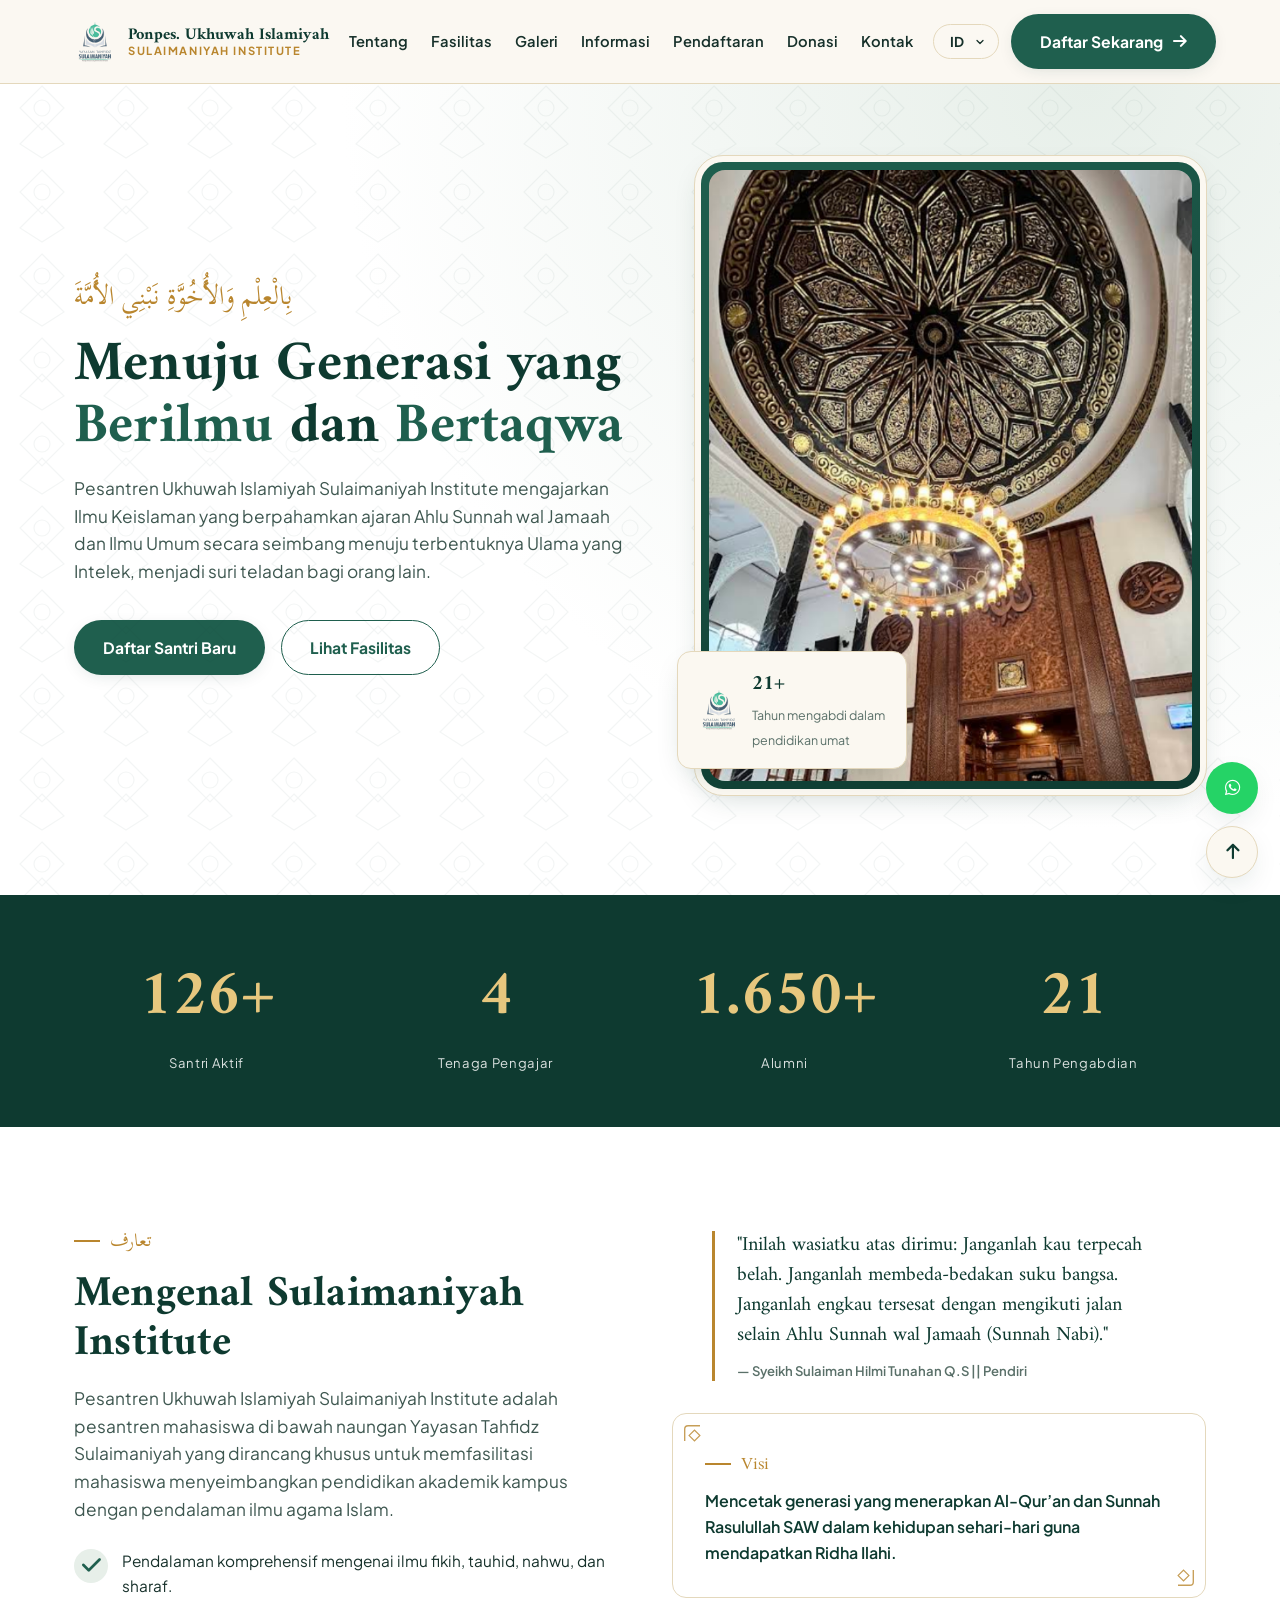
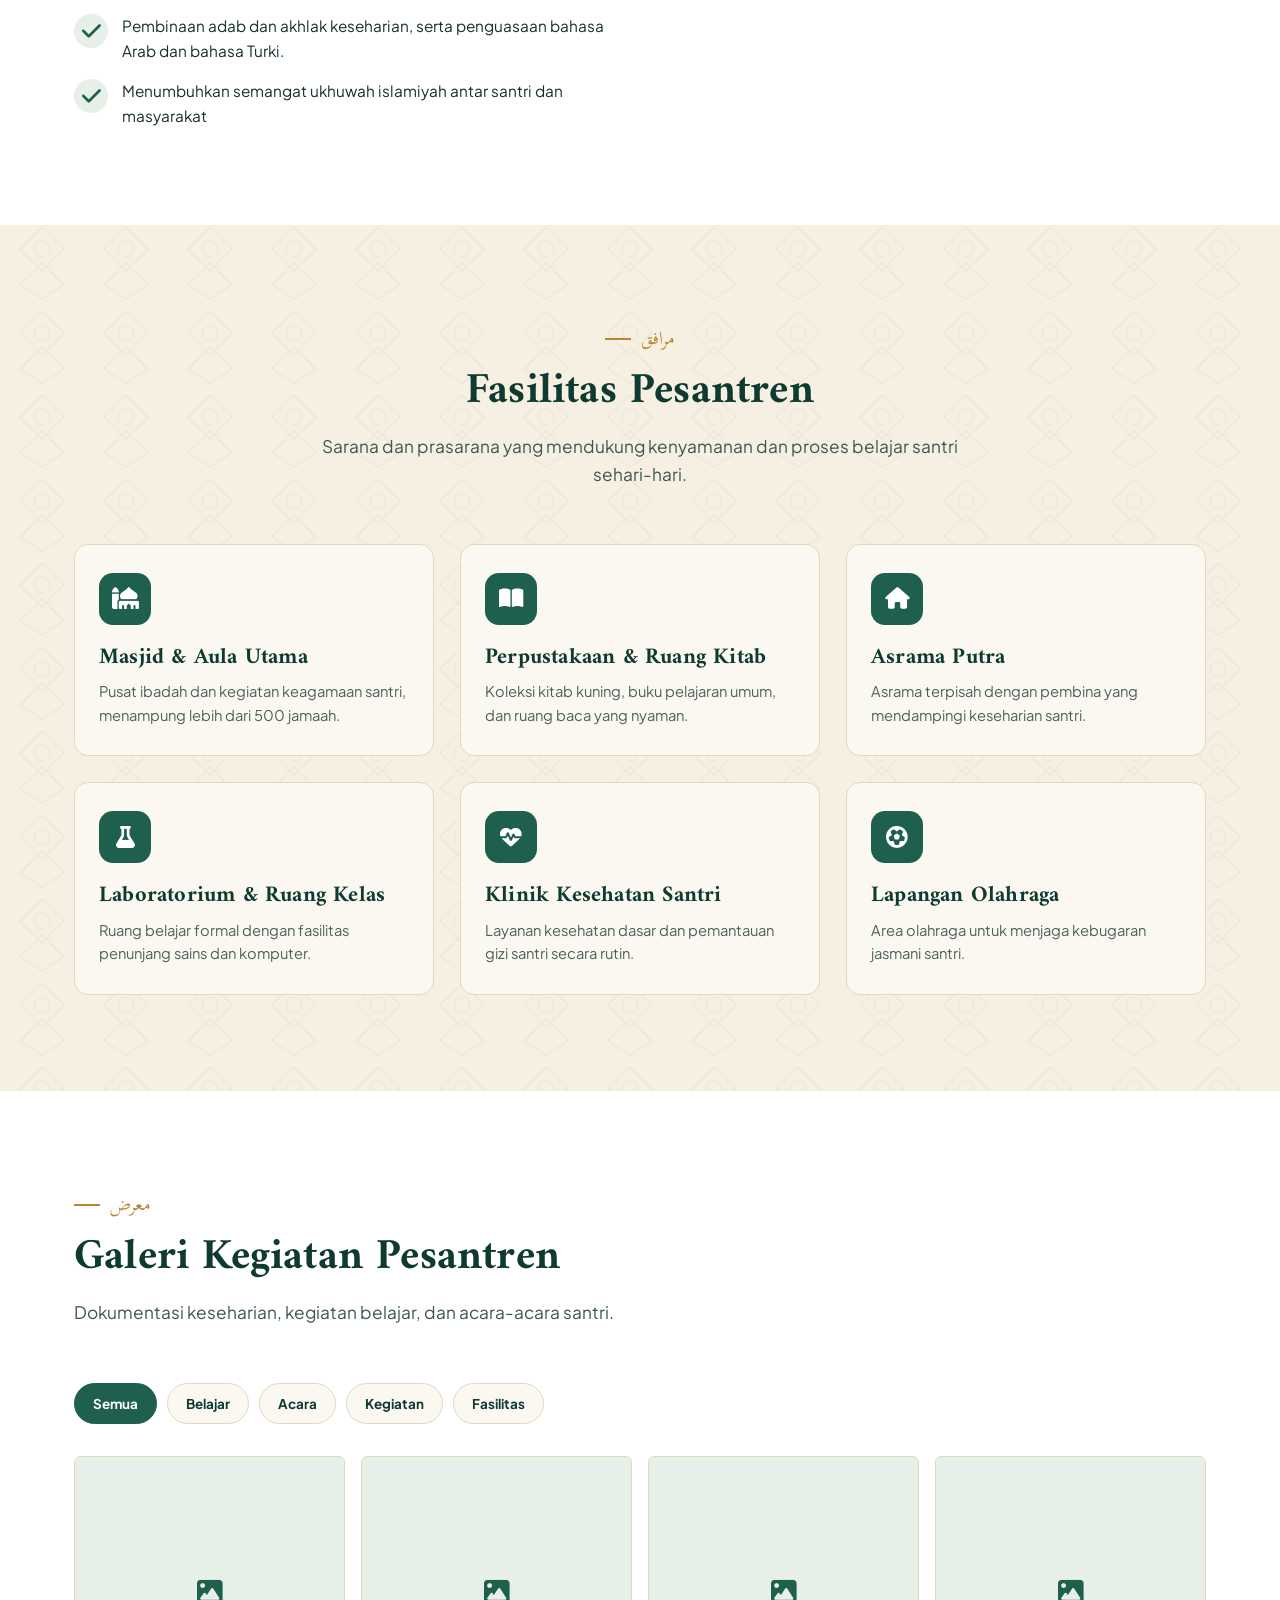
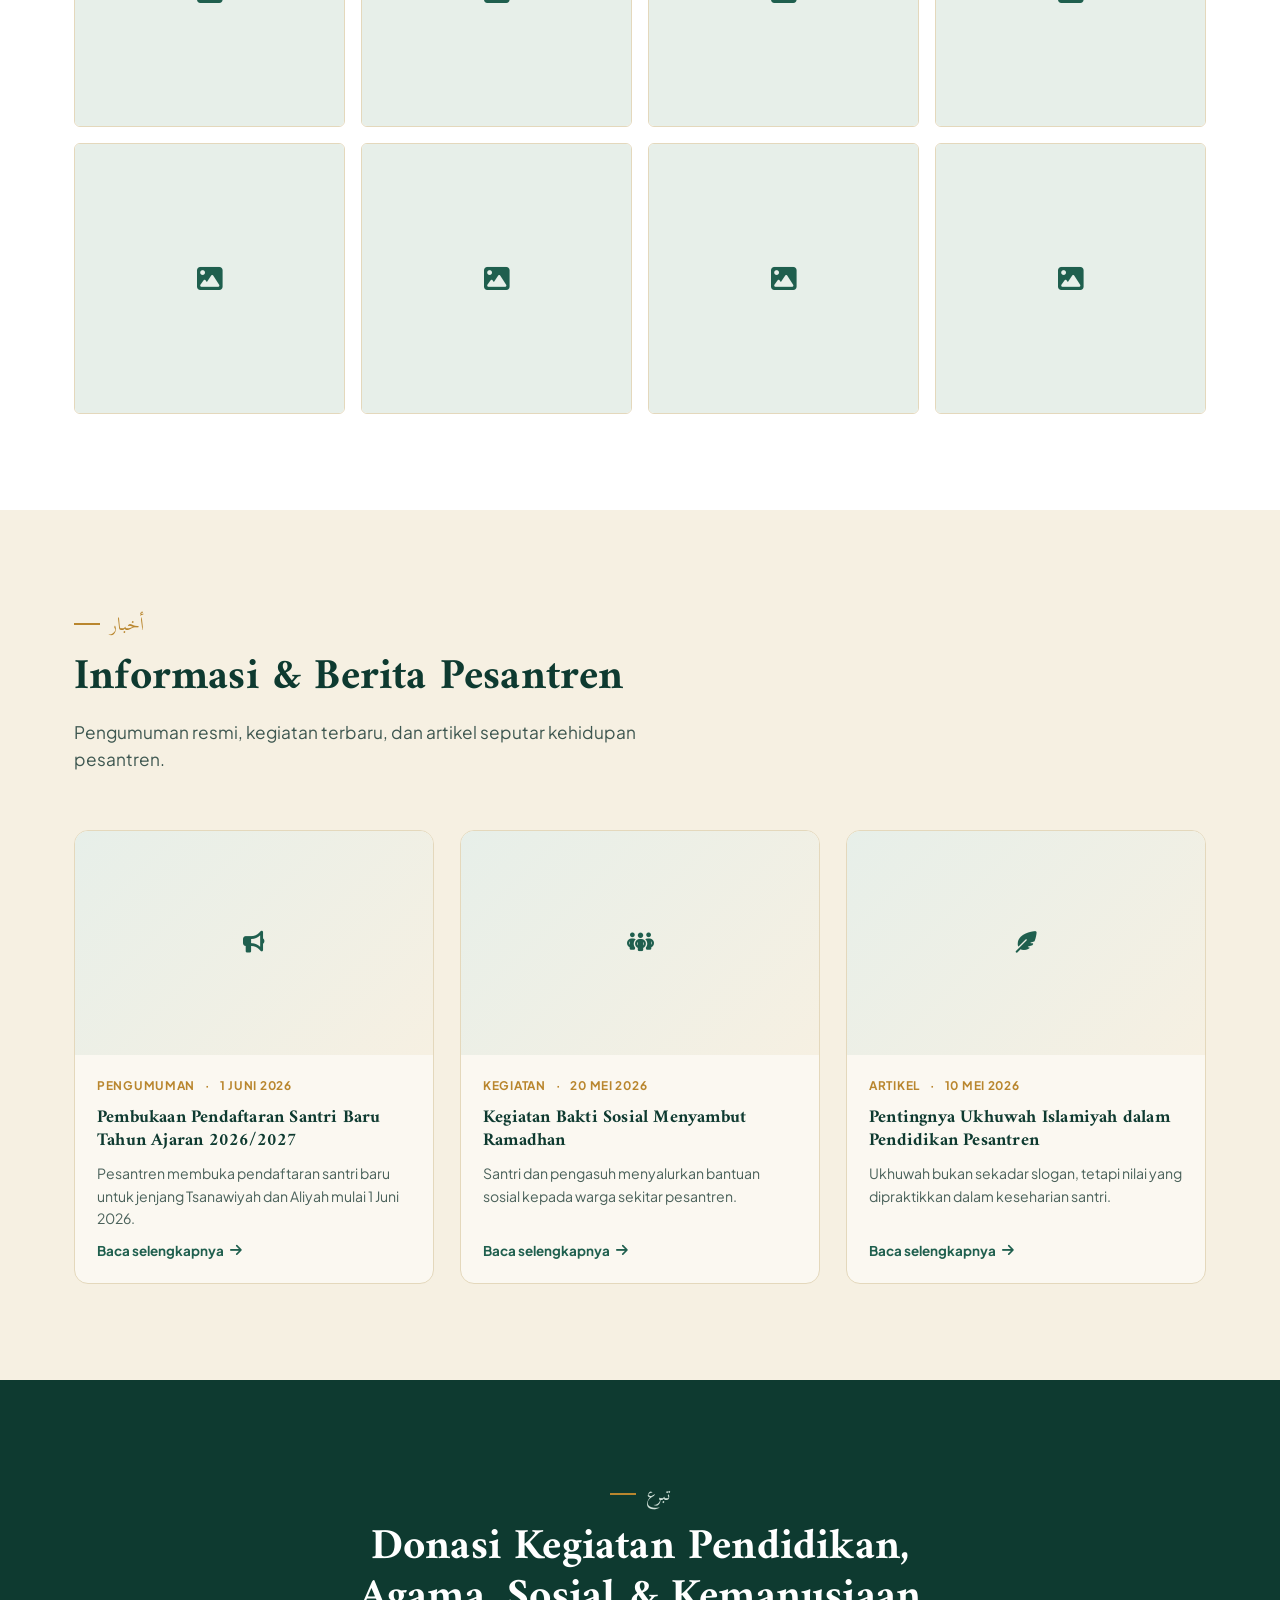
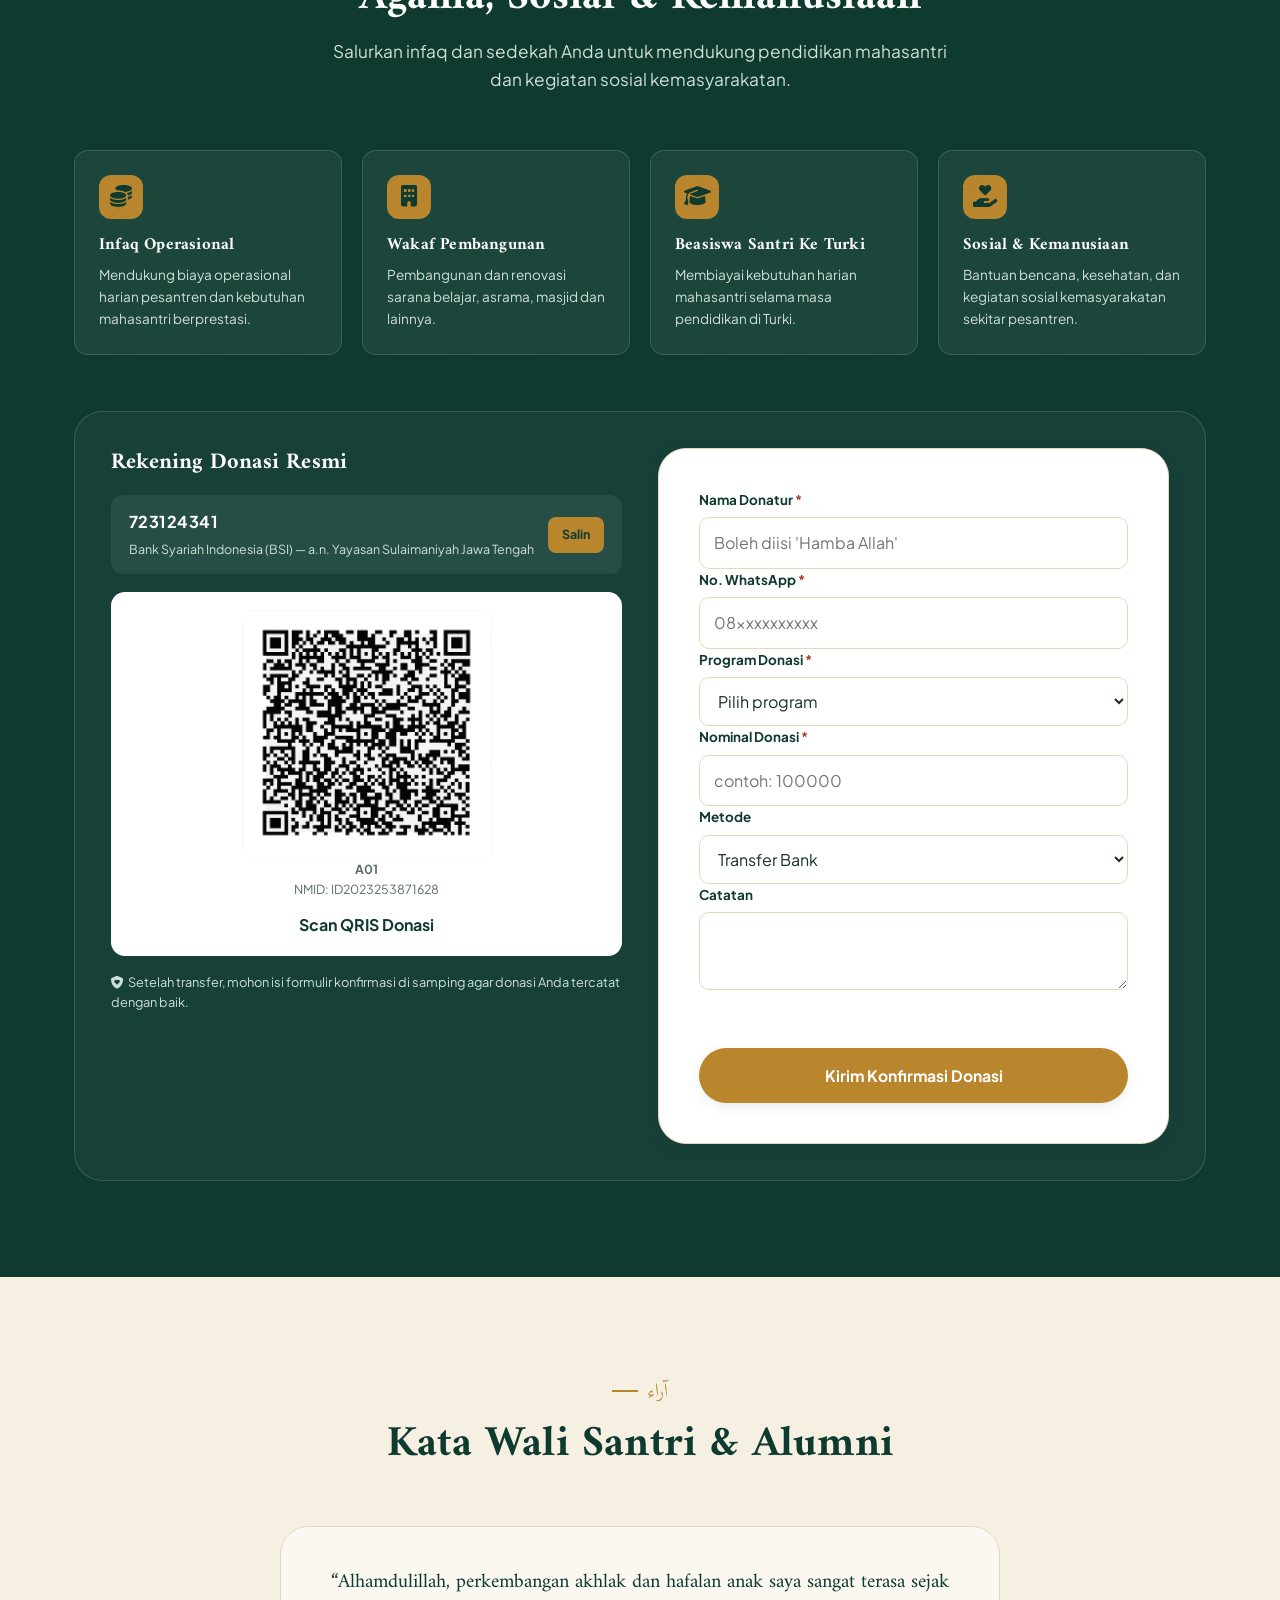
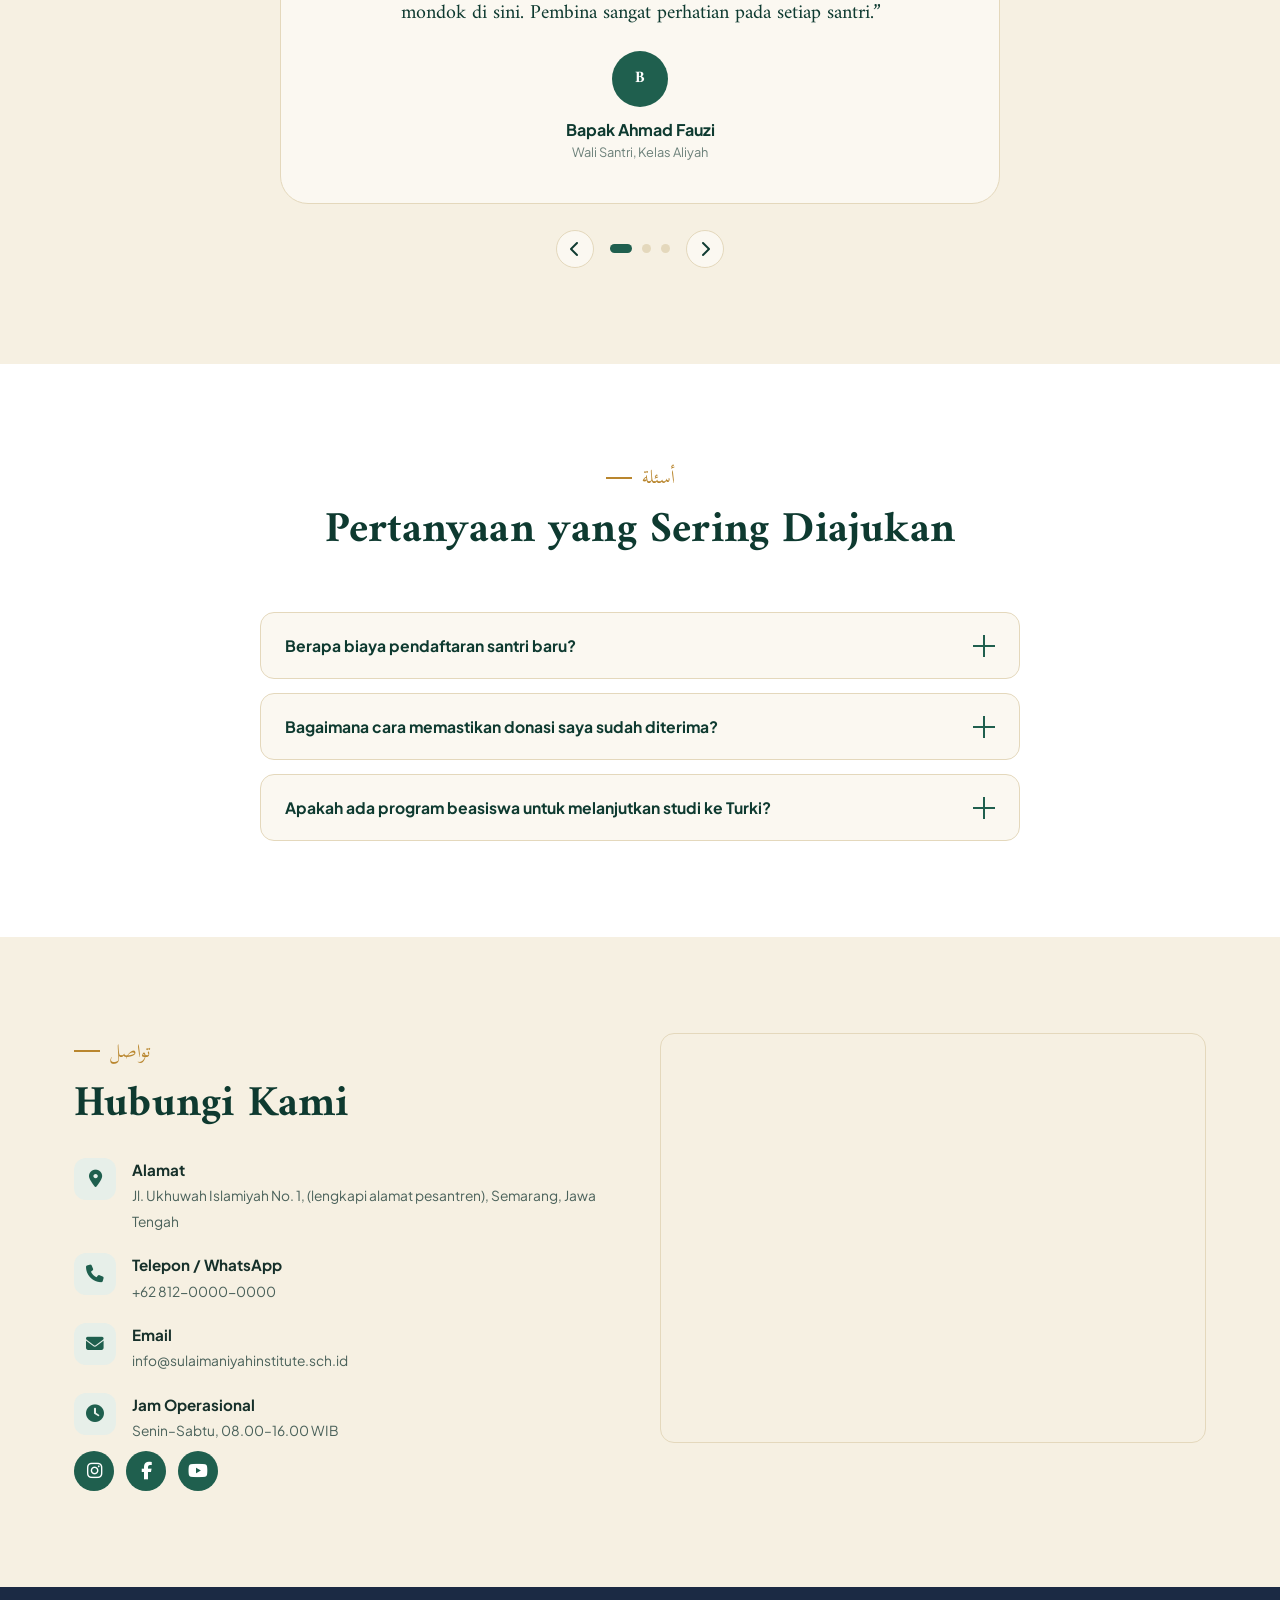
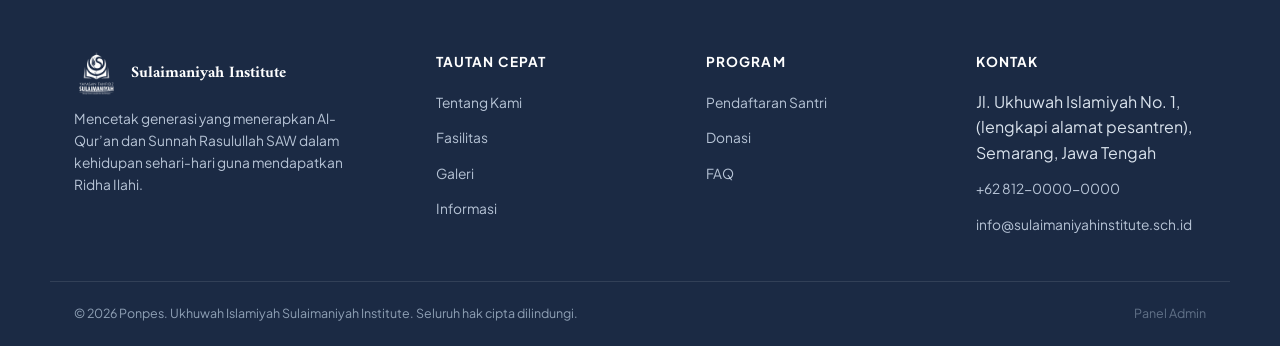
==== index.html @ 4b7b7946 "Updated Teroke" ====
<!DOCTYPE html>
<html lang="id">
<head>
<meta charset="UTF-8">
<meta name="viewport" content="width=device-width, initial-scale=1.0">
<title>Ponpes. Ukhuwah Islamiyah Sulaimaniyah Institute</title>
<meta name="description" content="Ponpes. Ukhuwah Islamiyah Sulaimaniyah Institute: Pendidikan diniyah dan formal, informasi kegiatan, pendaftaran santri baru, serta donasi untuk kegiatan agama, sosial, dan kemanusiaan.">
<meta property="og:title" content="Ponpes. Ukhuwah Islamiyah Sulaimaniyah Institute">
<meta property="og:description" content="Ilmu, adab, dan ukhuwah — pendaftaran santri baru dan donasi kegiatan pesantren.">
<meta property="og:type" content="website">
<link rel="icon" type="image/svg+xml" href="assets/images/sulaimaniyah.svg">
<link rel="stylesheet" href="https://cdnjs.cloudflare.com/ajax/libs/font-awesome/6.5.2/css/all.min.css" referrerpolicy="no-referrer">
<link rel="stylesheet" href="css/style.css">
</head>
<body>

<a class="skip-link" href="#main">Langsung ke konten</a>

<!-- ==================== SVG SPRITE (signature geometric motifs) ==================== -->
<svg width="0" height="0" style="position:absolute" aria-hidden="true">
  <symbol id="star-mark" viewBox="0 0 64 64">
    <circle cx="32" cy="32" r="31" fill="#0E3A30"/>
    <g fill="none" stroke="#E7C77E" stroke-width="2">
      <rect x="15" y="15" width="34" height="34"/>
      <rect x="15" y="15" width="34" height="34" transform="rotate(45 32 32)"/>
    </g>
    <circle cx="32" cy="32" r="6" fill="#E7C77E"/>
  </symbol>
  <symbol id="corner-ornament" viewBox="0 0 40 40">
    <path d="M2 20 V6 a4 4 0 0 1 4-4 H20" fill="none" stroke="#B9862E" stroke-width="1.6"/>
    <rect x="9" y="9" width="9" height="9" transform="rotate(45 13.5 13.5)" fill="none" stroke="#B9862E" stroke-width="1.4"/>
  </symbol>
  <symbol id="hero-art" viewBox="0 0 480 600">
    <rect width="480" height="600" fill="none"/>
    <g opacity=".9">
      <path d="M0 460 h480 v140 H0 Z" fill="#0B2E26"/>
      <path d="M60 460 v-90 a180 180 0 0 1 360 0 v90 Z" fill="#134539"/>
      <path d="M60 460 v-90 a180 180 0 0 1 360 0 v90 Z" fill="none" stroke="#E7C77E" stroke-width="2" opacity=".5"/>
      <circle cx="240" cy="250" r="46" fill="#134539" stroke="#E7C77E" stroke-width="2"/>
      <path d="M240 165 v-38 M226 141 h28" stroke="#E7C77E" stroke-width="3" stroke-linecap="round"/>
      <path d="M150 460 v-150 h30 v150 Z M300 460 v-150 h30 v150 Z" fill="#0E3A30" opacity=".8"/>
      <circle cx="165" cy="250" r="42" fill="none" stroke="#E7C77E" stroke-width="2" opacity=".55"/>
      <path d="M165 225 v-25 M152 200 h26" stroke="#E7C77E" stroke-width="2.4" stroke-linecap="round" opacity=".55"/>
      <circle cx="315" cy="250" r="42" fill="none" stroke="#E7C77E" stroke-width="2" opacity=".55"/>
      <path d="M315 225 v-25 M302 200 h26" stroke="#E7C77E" stroke-width="2.4" stroke-linecap="round" opacity=".55"/>
      <g stroke="#E7C77E" stroke-width="1.2" opacity=".35">
        <path d="M60 380 h360 M60 340 h360"/>
      </g>
      <g fill="#E7C77E" opacity=".8">
        <circle cx="40" cy="60" r="1.6"/><circle cx="80" cy="90" r="1.6"/><circle cx="120" cy="50" r="1.6"/>
        <circle cx="380" cy="70" r="1.6"/><circle cx="420" cy="110" r="1.6"/><circle cx="350" cy="120" r="1.6"/>
      </g>
    </g>
  </symbol>
</svg>

<!-- ==================== HEADER ==================== -->
<header class="site-header">
  <div class="container nav">
    <a href="#beranda" class="brand">
      <img class="brand-mark" src="assets/image/sulaimaniyah.png" alt="Logo Sulaimaniyah Institute" />
      <span class="brand-text">
        <strong>Ponpes. Ukhuwah Islamiyah</strong>
        <span>Sulaimaniyah Institute</span>
      </span>
    </a>

    <nav class="nav-links" id="navLinks" aria-label="Navigasi utama">
      <a href="#tentang" data-i18n="navTentang">Tentang</a>
      <a href="#fasilitas" data-i18n="navFasilitas">Fasilitas</a>
      <a href="#galeri" data-i18n="navGaleri">Galeri</a>
      <a href="#informasi" data-i18n="navInformasi">Informasi</a>
      <a href="https://script.google.com/macros/s/AKfycbxZH0xpo0MbJHlAeIB3NntJ_ItyDKRrobvOrM9YGnm0BiR2CP-2OiLQPLO2JiLP1DXa9Q/exec" target="_blank" data-i18n="navPendaftaran">Pendaftaran</a>
      <a href="#donasi" data-i18n="navDonasi">Donasi</a>
      <a href="#kontak" data-i18n="navKontak">Kontak</a>
    </nav>

    <div class="nav-cta">
      <select id="languageSwitcher" class="lang-switcher" aria-label="Pilih Bahasa">
        <option value="id">ID</option>
        <option value="en">EN</option>
        <option value="tr">TR</option>
      </select>
      <a href="https://script.google.com/macros/s/AKfycbxZH0xpo0MbJHlAeIB3NntJ_ItyDKRrobvOrM9YGnm0BiR2CP-2OiLQPLO2JiLP1DXa9Q/exec" target="_blank" class="btn btn-primary"><span data-i18n="btnDaftarSekarang">Daftar Sekarang</span> <i class="fa-solid fa-arrow-right"></i></a>
      <button class="nav-toggle" id="navToggle" aria-label="Buka menu" aria-expanded="false">
        <i class="fa-solid fa-bars"></i>
      </button>
    </div>
  </div>
</header>

<main id="main">

  <!-- ==================== HERO ==================== -->
  <section class="hero girih-bg" id="beranda">
    <div class="container hero-grid">
      <div>
        <p class="hero-ar">بِالْعِلْمِ وَالْأُخُوَّةِ نَبْنِي الْأُمَّةَ</p>
        <h1 data-i18n="heroTitle">Menuju Generasi yang <em>Berilmu </em> dan <em>Bertaqwa</em></h1>
        <p class="lede" data-i18n="heroSubtitle">Pesantren Ukhuwah Islamiyah Sulaimaniyah Institute mengajarkan Ilmu Keislaman yang berpahamkan ajaran Ahlu Sunnah wal Jamaah dan Ilmu Umum secara seimbang menuju terbentuknya Ulama yang Intelek, menjadi suri teladan bagi orang lain.</p>
        <div class="hero-actions">
          <a href="https://script.google.com/macros/s/AKfycbxZH0xpo0MbJHlAeIB3NntJ_ItyDKRrobvOrM9YGnm0BiR2CP-2OiLQPLO2JiLP1DXa9Q/exec" target="_blank" class="btn btn-primary" data-i18n="btnDaftarSantriBaru">Daftar Santri Baru</a>
          <a href="#fasilitas" class="btn btn-outline" data-i18n="btnLihatFasilitas">Lihat Fasilitas</a>
        </div>
      </div>
      <div class="hero-figure">
        <div class="hero-frame framed">
          <img viewBox="0 0 580 700" style="border-radius: 16px; width: 100%; height: 100%; object-fit: cover;" src="assets/image/masjid.png" alt="Logo Sulaimaniyah Institute" />
        </div>
        <div class="hero-badge">
          <img class="brand-mark" src="assets/image/sulaimaniyah.png" alt="Logo Sulaimaniyah Institute" />
          <div>
            <strong id="heroYears">21+</strong>
            <span data-i18n="heroBadgeTahun">Tahun mengabdi dalam pendidikan umat</span>
          </div>
        </div>
      </div>
    </div>
  </section>

  <!-- ==================== STATS ==================== -->
  <section class="stats" aria-label="Statistik pesantren">
    <div class="container stats-grid" id="statsGrid"></div>
  </section>

  <!-- ==================== TENTANG ==================== -->
  <section class="section about" id="tentang">
    <div class="container about-grid">
      <div class="reveal">
        <p class="eyebrow">تعارف</p>
        <h2 data-i18n="tentangTitle">Mengenal Sulaimaniyah Institute</h2>
        <p class="lede" id="aboutSejarah"></p>
        <ul class="about-list" id="aboutMisi"></ul>
      </div>
      <div class="reveal">
        <blockquote class="pull-quote" id="aboutSambutan">
          <footer>— Syeikh Sulaiman Hilmi Tunahan Q.S || Pendiri</footer>
        </blockquote>
        <div style="margin-top:32px" class="framed">
          <div class="ornament tl"><svg><use href="#corner-ornament"/></svg></div>
          <div class="ornament br"><svg><use href="#corner-ornament"/></svg></div>
          <div style="padding:24px">
            <p class="eyebrow" style="margin-bottom:10px" data-i18n="visiTitle">Visi</p>
            <p id="aboutVisi" style="font-weight:600;color:var(--emerald-deep)"></p>
          </div>
        </div>
      </div>
    </div>
  </section>

  <!-- ==================== FASILITAS ==================== -->
  <section class="section facilities girih-bg" id="fasilitas">
    <div class="container">
      <div class="section-head center reveal">
        <p class="eyebrow" style="justify-content:center">مرافق</p>
        <h2 data-i18n="fasilitasTitle">Fasilitas Pesantren</h2>
        <p class="lede" data-i18n="fasilitasSubtitle">Sarana dan prasarana yang mendukung kenyamanan dan proses belajar santri sehari-hari.</p>
      </div>
      <div class="facility-grid" id="facilityGrid"></div>
    </div>
  </section>

  <!-- ==================== GALERI ==================== -->
  <section class="section" id="galeri">
    <div class="container">
      <div class="section-head reveal">
        <p class="eyebrow">معرض</p>
        <h2 data-i18n="galeriTitle">Galeri Kegiatan Pesantren</h2>
        <p class="lede" data-i18n="galeriSubtitle">Dokumentasi keseharian, kegiatan belajar, dan acara-acara santri.</p>
      </div>
      <div class="gallery-filters" id="galleryFilters"></div>
      <div class="gallery-grid" id="galleryGrid"></div>
      <p class="gallery-empty" id="galleryEmpty" hidden data-i18n="galeriEmpty">Belum ada foto pada kategori ini.</p>
    </div>
  </section>

  <!-- ==================== INFORMASI / BERITA ==================== -->
  <section class="section" id="informasi" style="background:var(--parchment)">
    <div class="container">
      <div class="section-head reveal">
        <p class="eyebrow">أخبار</p>
        <h2 data-i18n="informasiTitle">Informasi &amp; Berita Pesantren</h2>
        <p class="lede" data-i18n="informasiSubtitle">Pengumuman resmi, kegiatan terbaru, dan artikel seputar kehidupan pesantren.</p>
      </div>
      <div class="news-grid" id="newsGrid"></div>
    </div>
  </section>

  <!-- ==================== PENDAFTARAN ==================== -->
  <section class="section" id="pendaftaran" style="display: none;">
    <div class="container">
      <div class="section-head center reveal">
        <p class="eyebrow" style="justify-content:center">تسجيل</p>
        <h2 data-i18n="pendaftaranTitle">Pendaftaran Santri Baru</h2>
        <p class="lede" data-i18n="pendaftaranSubtitle">Lengkapi formulir berikut. Data akan tercatat otomatis dan panitia akan menghubungi melalui WhatsApp.</p>
      </div>

      <div style="max-width:820px;margin-inline:auto" class="reveal">
        <p class="form-note"><i class="fa-solid fa-circle-info"></i>&nbsp; <span data-i18n="pendaftaranNote">Pastikan nomor WhatsApp aktif agar panitia dapat menghubungi untuk proses selanjutnya. Ukuran pas foto maksimal 1&nbsp;MB.</span></p>

        <form class="form-card" id="formPendaftaran" novalidate>
          <div class="form-grid">
            <div class="field full">
              <label for="p_nama">Nama Lengkap Santri <span class="req">*</span></label>
              <input id="p_nama" name="nama" type="text" required>
            </div>

            <div class="field">
              <label for="p_ttl_tempat">Tempat Lahir <span class="req">*</span></label>
              <input id="p_ttl_tempat" name="tempatLahir" type="text" required>
            </div>
            <div class="field">
              <label for="p_ttl_tanggal">Tanggal Lahir <span class="req">*</span></label>
              <input id="p_ttl_tanggal" name="tanggalLahir" type="date" required>
            </div>

            <div class="field">
              <label for="p_gender">Jenis Kelamin <span class="req">*</span></label>
              <select id="p_gender" name="jenisKelamin" required>
                <option value="">Pilih</option>
                <option value="Laki-laki">Laki-laki</option>
                <option value="Perempuan">Perempuan</option>
              </select>
            </div>
            <div class="field">
              <label for="p_jenjang">Jenjang yang Dituju <span class="req">*</span></label>
              <select id="p_jenjang" name="jenjang" required>
                <option value="">Pilih</option>
                <option value="Tsanawiyah">Tsanawiyah</option>
                <option value="Aliyah">Aliyah</option>
                <option value="Tahfidz">Tahfidz</option>
              </select>
            </div>

            <div class="field">
              <label for="p_wali">Nama Orang Tua / Wali <span class="req">*</span></label>
              <input id="p_wali" name="namaWali" type="text" required>
            </div>
            <div class="field">
              <label for="p_wa">No. WhatsApp Aktif <span class="req">*</span></label>
              <input id="p_wa" name="whatsapp" type="tel" placeholder="08xxxxxxxxxx" required>
            </div>

            <div class="field full">
              <label for="p_alamat">Alamat Lengkap <span class="req">*</span></label>
              <textarea id="p_alamat" name="alamat" rows="2" required></textarea>
            </div>

            <div class="field">
              <label for="p_sekolah">Asal Sekolah</label>
              <input id="p_sekolah" name="asalSekolah" type="text">
            </div>
            <div class="field">
              <label for="p_foto">Pas Foto (opsional)</label>
              <input id="p_foto" name="pasFoto" type="file" accept="image/*">
              <small>Format JPG/PNG, maks. 1 MB.</small>
            </div>

            <div class="field full">
              <label for="p_catatan">Catatan Tambahan</label>
              <textarea id="p_catatan" name="catatan" rows="2"></textarea>
            </div>
          </div>

          <div class="form-foot">
            <span class="form-status" id="pendaftaranStatus" role="status"></span>
            <button type="submit" class="btn btn-primary" id="pendaftaranSubmit">Kirim Pendaftaran</button>
          </div>
        </form>
      </div>
    </div>
  </section>

  <!-- ==================== DONASI ==================== -->
  <section class="section donation girih-bg" id="donasi">
    <div class="container">
      <div class="section-head center reveal">
        <p class="eyebrow" style="justify-content:center">تبرع</p>
        <h2 data-i18n="donasiTitle">Donasi Kegiatan Pendidikan, Agama, Sosial &amp; Kemanusiaan</h2>
        <p class="lede" data-i18n="donasiSubtitle">Salurkan infaq dan sedekah Anda untuk mendukung pendidikan mahasantri dan kegiatan sosial kemasyarakatan.</p>
      </div>

      <div class="donation-programs" id="donationPrograms"></div>

      <div class="donation-panel reveal">
        <div>
          <h3 style="color:#fff;margin-bottom:18px" data-i18n="donasiRekeningTitle">Rekening Donasi Resmi</h3>
          <div id="bankList"></div>
          <div class="qris-box" style="text-align: center;"> <img src="assets/image/QRIS%20BSI.png"
                 alt="QRIS Donasi Pesantren Sulaimaniyah"
                 style="width:100%; max-width:250px; height:auto; border-radius:8px; display: block; margin-inline: auto;" />
            <p style="font-size:.78rem;color:#5a7069"><b>A01</b></p>
            <p style="font-size:.78rem;color:#5a7069">NMID: ID2023253871628</p>
            <p style="margin-top:12px; font-weight:700; color:var(--emerald-deep);" data-i18n="donasiScanQris">Scan QRIS Donasi</p>
          </div>
          <p style="font-size:.8rem;color:#CFE0D8;margin-top:16px"><i class="fa-solid fa-shield-heart"></i>&nbsp; <span data-i18n="donasiKonfirmasiNote">Setelah transfer, mohon isi formulir konfirmasi di samping agar donasi Anda tercatat dengan baik.</span></p>
        </div>

        <form class="form-card" id="formDonasi">
          <div class="field full">
            <label for="d_nama" data-i18n="donasiFormNama">Nama Donatur <span class="req">*</span></label>
            <input id="d_nama" name="nama" type="text" required placeholder="Boleh diisi 'Hamba Allah'">
          </div>
          <div class="field full">
            <label for="d_wa" data-i18n="donasiFormWa">No. WhatsApp <span class="req">*</span></label>
            <input id="d_wa" name="whatsapp" type="tel" placeholder="08xxxxxxxxxx" required>
          </div>
          <div class="field full">
            <label for="d_program" data-i18n="donasiFormProgram">Program Donasi <span class="req">*</span></label>
            <select id="d_program" name="program" required>
              <option value="">Pilih program</option>
            </select>
          </div>
          <div class="field full">
            <label for="d_nominal" data-i18n="donasiFormNominal">Nominal Donasi <span class="req">*</span></label>
            <input id="d_nominal" name="nominal" type="number" min="0" placeholder="contoh: 100000" required>
          </div>
          <div class="field full">
            <label for="d_metode" data-i18n="donasiFormMetode">Metode</label>
            <select id="d_metode" name="metode">
              <option value="Transfer Bank">Transfer Bank</option>
              <option value="QRIS">QRIS</option>
            </select>
          </div>
          <div class="field full">
            <label for="d_catatan" data-i18n="donasiFormCatatan">Catatan</label>
            <textarea id="d_catatan" name="catatan" rows="2"></textarea>
          </div>
          <div class="form-foot">
            <span class="form-status" id="donasiStatus" role="status"></span>
            <button type="submit" class="btn btn-gold btn-block" id="donasiSubmit" data-i18n="donasiBtnKirim">Kirim Konfirmasi Donasi</button>
          </div>
        </form>
      </div>
    </div>
  </section>

  <!-- ==================== TESTIMONI ==================== -->
  <section class="section testi" id="testimoni">
    <div class="container">
      <div class="section-head center reveal">
        <p class="eyebrow" style="justify-content:center">آراء</p>
        <h2 data-i18n="testimoniTitle">Kata Wali Santri &amp; Alumni</h2>
      </div>
      <div class="testi-track-wrap reveal">
        <div class="testi-track" id="testiTrack"></div>
        <div class="testi-nav">
          <button class="testi-nav-arrow" id="testiPrev" aria-label="Sebelumnya"><i class="fa-solid fa-chevron-left"></i></button>
          <div class="testi-dots" id="testiDots"></div>
          <button class="testi-nav-arrow" id="testiNext" aria-label="Selanjutnya"><i class="fa-solid fa-chevron-right"></i></button>
        </div>
      </div>
    </div>
  </section>

  <!-- ==================== FAQ ==================== -->
  <section class="section" id="faq">
    <div class="container">
      <div class="section-head center reveal">
        <p class="eyebrow" style="justify-content:center">أسئلة</p>
        <h2 data-i18n="faqTitle">Pertanyaan yang Sering Diajukan</h2>
      </div>
      <div class="faq-list" id="faqList"></div>
    </div>
  </section>

  <!-- ==================== KONTAK ==================== -->
  <section class="section" id="kontak" style="background:var(--parchment)">
    <div class="container contact-grid">
      <div class="reveal">
        <p class="eyebrow">تواصل</p>
        <h2 data-i18n="kontakTitle">Hubungi Kami</h2>
        <div class="contact-info" style="margin-top:28px" id="contactInfo"></div>
        <div class="social-row" id="socialRow"></div>
      </div>
      <div class="map-frame reveal" id="mapFrame">
        <iframe title="Lokasi Pesantren" loading="lazy" referrerpolicy="no-referrer-when-downgrade" src=""></iframe>
      </div>
    </div>
  </section>

</main>

<!-- ==================== FOOTER ==================== -->
<footer class="site-footer">
  <div class="container footer-grid">
    <div class="footer-brand">
      <div class="brand">
        <img class="brand-mark" src="assets/image/putih.png" alt="Logo Sulaimaniyah Institute" style="width: 45px; height: 45px; display: block;" />
        <strong style="font-family:var(--font-display);color:#fff">Sulaimaniyah Institute</strong>
      </div>
      <p data-i18n="footerDeskripsi">Mencetak generasi yang menerapkan Al-Qur’an dan Sunnah Rasulullah SAW dalam kehidupan sehari-hari guna mendapatkan Ridha Ilahi.</p>
    </div>
    <div>
      <h4 data-i18n="footerTautanTitle">Tautan Cepat</h4>
      <ul>
        <li><a href="#tentang" data-i18n="footerTautanTentang">Tentang Kami</a></li>
        <li><a href="#fasilitas" data-i18n="footerTautanFasilitas">Fasilitas</a></li>
        <li><a href="#galeri" data-i18n="footerTautanGaleri">Galeri</a></li>
        <li><a href="#informasi" data-i18n="footerTautanInformasi">Informasi</a></li>
      </ul>
    </div>
    <div>
      <h4 data-i18n="footerProgramTitle">Program</h4>
      <ul>
        <li><a href="https://script.google.com/macros/s/AKfycbxZH0xpo0MbJHlAeIB3NntJ_ItyDKRrobvOrM9YGnm0BiR2CP-2OiLQPLO2JiLP1DXa9Q/exec" target="_blank" data-i18n="footerProgramPendaftaran">Pendaftaran Santri</a></li>
        <li><a href="#donasi" data-i18n="footerProgramDonasi">Donasi</a></li>
        <li><a href="#faq" data-i18n="footerProgramFaq">FAQ</a></li>
      </ul>
    </div>
    <div>
      <h4 data-i18n="footerKontakTitle">Kontak</h4>
      <ul id="footerContact"></ul>
    </div>
  </div>
  <div class="container footer-bottom">
    <span id="footerCopy"></span>
    <a href="admin.html" style="opacity:.6" data-i18n="footerAdminPanel">Panel Admin</a>
  </div>
</footer>

<!-- ==================== FLOATING ACTIONS ==================== -->
<div class="fab-wrap">
  <a class="fab fab-wa" id="fabWa" href="#" target="_blank" rel="noopener" aria-label="Chat WhatsApp"><i class="fa-brands fa-whatsapp"></i></a>
  <button class="fab fab-top" id="backToTop" aria-label="Kembali ke atas"><i class="fa-solid fa-arrow-up"></i></button>
</div>

<!-- ==================== LIGHTBOX (galeri) ==================== -->
<div class="lightbox" id="lightbox">
  <button class="lightbox-close" id="lightboxClose" aria-label="Tutup">&times;</button>
  <div class="lightbox-inner">
    <img id="lightboxImg" src="" alt="">
    <p class="lightbox-cap" id="lightboxCap"></p>
  </div>
</div>

<!-- ==================== NEWS MODAL (berita) ==================== -->
<div class="news-modal" id="newsModal">
  <div class="news-modal-card">
    <button class="news-modal-close" id="newsModalClose" aria-label="Tutup">&times;</button>
    <p class="eyebrow" id="newsModalMeta"></p>
    <h3 id="newsModalTitle" style="margin-bottom:14px"></h3>
    <p id="newsModalBody" style="color:#4a615a;font-size:.94rem;line-height:1.7"></p>
  </div>
</div>

<script src="js/data.js"></script>
<script src="js/main.js"></script>
</body>
</html>
---- css/style.css ----
/* ==========================================================================
   Pesantren Ukhuwah Islamiyah Sulaimaniyah Institute
   Design system: manuscript-illumination palette, girih geometry signature
   ========================================================================== */

@import url('https://fonts.googleapis.com/css2?family=Amiri:wght@400;700&family=Scheherazade+New:wght@500;700&family=Plus+Jakarta+Sans:wght@400;500;600;700;800&display=swap');

:root{
  /* -- Color tokens ------------------------------------------------------ */
  --ink:            #16302A;   /* deep pine ink — body text on light        */
  --emerald:        #1F5F4E;   /* primary brand green                       */
  --emerald-deep:   #0E3A30;   /* dark green — footer, night sections       */
  --emerald-soft:   #E7EFE9;   /* pale green tint for chips/backgrounds     */
  --gold:           #B9862E;   /* antique illumination gold                 */
  --gold-light:     #E7C77E;   /* light gold for hairlines on dark          */
  --parchment:      #F6F0E2;   /* warm parchment section background        */
  --parchment-line: #E4D8BC;   /* hairline borders on parchment            */
  --ivory:          #FBF8F1;   /* card surface                              */
  --indigo:         #1B2A44;  /* maghrib-sky accent, used sparingly        */
  --white:          #FFFFFF;
  --danger:         #A3402C;

  /* -- Type ---------------------------------------------------------------*/
  --font-display: 'Amiri', 'Noto Naskh Arabic', serif;
  --font-arabic:  'Scheherazade New', 'Amiri', serif;
  --font-body:    'Plus Jakarta Sans', -apple-system, BlinkMacSystemFont, sans-serif;

  /* -- Layout ---------------------------------------------------------------*/
  --container: 1180px;
  --radius-sm: 6px;
  --radius-md: 14px;
  --radius-lg: 28px;
  --shadow-card: 0 10px 30px -12px rgba(14, 58, 48, 0.25);
  --shadow-soft: 0 4px 18px -6px rgba(14, 58, 48, 0.18);
  --ease: cubic-bezier(.22,.61,.36,1);
}

/* -- Reset ---------------------------------------------------------------*/
*,*::before,*::after{ box-sizing:border-box; }
html{ scroll-behavior:smooth; }
@media (prefers-reduced-motion: reduce){
  html{ scroll-behavior:auto; }
  *,*::before,*::after{ animation-duration:0.001ms !important; animation-iteration-count:1 !important; transition-duration:0.001ms !important; scroll-behavior:auto !important; }
}
body{ margin:0; }
img{ max-width:100%; display:block; }
a{ color:inherit; text-decoration:none; }
ul{ margin:0; padding:0; list-style:none; }
button{ font:inherit; cursor:pointer; }
input,textarea,select{ font:inherit; }
h1,h2,h3,h4,p{ margin:0; }

:focus-visible{ outline:3px solid var(--gold); outline-offset:3px; }

body{
  font-family:var(--font-body);
  color:var(--ink);
  background:var(--white);
  -webkit-font-smoothing:antialiased;
  line-height:1.6;
}

/* -- Utility ---------------------------------------------------------------*/
.container{ width:100%; max-width:var(--container); margin-inline:auto; padding-inline:24px; }
.section{ padding-block:96px; position:relative; }
@media (max-width:720px){ .section{ padding-block:64px; } }
.section-head{ max-width:640px; margin-bottom:56px; }
.section-head.center{ margin-inline:auto; text-align:center; }

.eyebrow{
  display:inline-flex; align-items:center; gap:10px;
  font-family:var(--font-arabic);
  font-size:1.15rem;
  color:var(--gold);
  margin-bottom:14px;
}
.eyebrow::before{
  content:''; width:26px; height:2px; background:var(--gold);
}

h1,h2,h3,.font-display{ font-family:var(--font-display); font-weight:700; color:var(--emerald-deep); letter-spacing:.2px; }
h2{ font-size:clamp(1.9rem,3.4vw,2.7rem); line-height:1.15; }
h3{ font-size:1.4rem; line-height:1.3; }
.lede{ font-size:1.08rem; color:#3E5750; margin-top:16px; }

.btn{
  display:inline-flex; align-items:center; justify-content:center; gap:10px;
  padding:14px 28px; border-radius:999px; font-weight:700; font-size:.98rem;
  border:1.5px solid transparent; transition:transform .25s var(--ease), box-shadow .25s var(--ease), background .25s var(--ease);
  white-space:nowrap;
}
.btn:hover{ transform:translateY(-2px); }
.btn-primary{ background:var(--emerald); color:var(--white); box-shadow:var(--shadow-soft); }
.btn-primary:hover{ background:var(--emerald-deep); }
.btn-gold{ background:var(--gold); color:var(--white); box-shadow:var(--shadow-soft); }
.btn-gold:hover{ background:#a1761f; }
.btn-outline{ background:transparent; border-color:var(--emerald); color:var(--emerald); }
.btn-outline:hover{ background:var(--emerald); color:var(--white); }
.btn-outline-light{ background:transparent; border-color:rgba(255,255,255,.55); color:var(--white); }
.btn-outline-light:hover{ background:rgba(255,255,255,.14); }
.btn-sm{ padding:9px 18px; font-size:.85rem; }
.btn-block{ width:100%; }

.chip{ display:inline-flex; align-items:center; gap:6px; padding:6px 14px; border-radius:999px; background:var(--emerald-soft); color:var(--emerald-deep); font-size:.82rem; font-weight:700; }

/* Font Awesome icon sizing inside themed containers */
.facility-ic i, .dprogram .ic i, .about-list .ic i, .news-thumb i, .qris-box i{ font-size:1.35rem; }
.contact-row .ic i, .fab i, .social-row a i{ font-size:1.1rem; }
.nav-toggle i{ font-size:1.3rem; color:var(--emerald-deep); }
.testi-nav-arrow i{ font-size:1rem; }

/* girih watermark background */
.girih-bg{ position:relative; }
.girih-bg::before{
  content:''; position:absolute; inset:0; pointer-events:none; opacity:.05;
  background-image:url("data:image/svg+xml,%3Csvg xmlns='http://www.w3.org/2000/svg' width='84' height='84' viewBox='0 0 84 84'%3E%3Cg fill='none' stroke='%230E3A30' stroke-width='1.2'%3E%3Cpath d='M42 2 L64 24 L42 46 L20 24 Z'/%3E%3Cpath d='M42 46 L64 68 L42 82 L20 68 Z' transform='translate(0,-8)'/%3E%3Ccircle cx='42' cy='24' r='8'/%3E%3C/g%3E%3C/svg%3E");
  background-size:84px 84px;
}

/* geometric corner ornament */
.ornament{ position:absolute; width:34px; height:34px; opacity:.8; }
.ornament svg{ width:100%; height:100%; }
.ornament.tl{ top:10px; left:10px; }
.ornament.tr{ top:10px; right:10px; transform:scaleX(-1); }
.ornament.bl{ bottom:10px; left:10px; transform:scaleY(-1); }
.ornament.br{ bottom:10px; right:10px; transform:scale(-1,-1); }

.framed{ position:relative; border:1px solid var(--parchment-line); border-radius:var(--radius-md); padding:8px; }

/* -- Skip link ---------------------------------------------------------------*/
.skip-link{ position:absolute; left:-9999px; top:0; background:var(--emerald-deep); color:#fff; padding:12px 18px; z-index:999; border-radius:0 0 8px 0; }
.skip-link:focus{ left:0; }

/* ==========================================================================
   Header / Nav
   ========================================================================== */
.site-header{
  position:sticky; top:0; z-index:200; background:rgba(251,248,241,.92); backdrop-filter:blur(10px);
  border-bottom:1px solid var(--parchment-line);
}
.nav{
  display:flex; align-items:center; justify-content:space-between; padding-block:14px;
  gap:20px; /* Tambahan jarak aman agar tidak saling tindih */
}
.brand{
  display:flex; align-items:center; gap:12px;
  flex-shrink: 0; /* Menjaga ukuran logo stabil */
}
.brand-mark{ width:42px; height:42px; flex:none; }
.brand-text{
  display:flex; flex-direction:column; line-height:1.15;
  max-width: 215px; /* Memaksa teks konsisten ter-wrap menjadi 2 baris */
}
.brand-text strong{
  font-family:var(--font-display); color:var(--emerald-deep); font-size:1.02rem;
  white-space: normal;
}
.brand-text span{ font-size:.7rem; letter-spacing:.14em; text-transform:uppercase; color:var(--gold); font-weight:700; }

.nav-links{
  display:flex; align-items:center; justify-content:center;
  gap:clamp(12px, 1.8vw, 30px); /* Jarak dinamis, otomatis merapat jika teks panjang */
}
.nav-links a{
  font-size:.92rem; font-weight:600; color:var(--ink); position:relative; padding-block:4px;
  white-space:nowrap; /* Mencegah teks menu patah menjadi 2 baris */
}
.nav-links a::after{ content:''; position:absolute; left:0; right:0; bottom:-2px; height:2px; background:var(--gold); transform:scaleX(0); transition:transform .25s var(--ease); }
.nav-links a:hover::after, .nav-links a.active::after{ transform:scaleX(1); }

.nav-cta{
  display:flex; align-items:center; gap:12px;
  flex-shrink: 0; /* Menjaga tombol agar ukurannya tidak tertekan */
}
.lang-switcher {
  appearance: none;
  background-color: transparent;
  border: 1px solid var(--parchment-line);
  color: var(--ink);
  padding: 6px 30px 6px 16px;
  border-radius: 800px;
  font-weight: 700;
  font-size: 0.85rem;
  cursor: pointer;
  background-image: url("data:image/svg+xml;charset=UTF-8,%3Csvg xmlns='http://www.w3.org/2000/svg' viewBox='0 0 24 24' fill='none' stroke='%2316302A' stroke-width='2.5' stroke-linecap='round' stroke-linejoin='round'%3E%3Cpolyline points='6 9 12 15 18 9'%3E%3C/polyline%3E%3C/svg%3E");
  background-repeat: no-repeat;
  background-position: right 12px center;
  background-size: 12px;
  transition: all 0.25s var(--ease);
}

.lang-switcher:hover, .lang-switcher:focus {
  border-color: var(--emerald);
  outline: none;
}
.nav-toggle{ display:none; background:none; border:none; padding:8px; }
.nav-toggle span{ display:block; width:24px; height:2px; background:var(--emerald-deep); margin:5px 0; transition:transform .25s var(--ease), opacity .25s var(--ease); }

@media (max-width:960px){
  .nav-links{
    position:fixed; inset:70px 0 0 0; background:var(--ivory); flex-direction:column; justify-content:flex-start;
    padding:32px 24px; gap:22px; transform:translateX(100%); transition:transform .3s var(--ease); overflow:auto;
  }
  .nav-links.open{ transform:translateX(0); }
  .nav-toggle{ display:block; }
  .nav-cta .btn span{ display:none !important; align-items: center !important; justify-content: flex-end; gap: 12px; }
}

/* ==========================================================================
   Hero
   ========================================================================== */
.hero{
  position:relative; padding-block:72px 100px; overflow:hidden;
  background:radial-gradient(circle at 85% 0%, var(--emerald-soft) 0%, var(--white) 55%);
}
.hero-grid{ display:grid; grid-template-columns:1.05fr .95fr; gap:56px; align-items:center; }
@media (max-width:960px){ .hero-grid{ grid-template-columns:1fr; } }

.hero-ar{ font-family:var(--font-arabic); font-size:1.6rem; color:var(--gold); margin-bottom:18px; }
.hero h1{ font-size:clamp(2.3rem,4.4vw,3.6rem); line-height:1.1; }
.hero h1 em{ font-style:normal; color:var(--emerald); }
.hero-actions{ display:flex; flex-wrap:wrap; gap:16px; margin-top:34px; }

.hero-figure{ position:relative; }
.hero-frame{
  position:relative; border-radius:var(--radius-lg); overflow:hidden; aspect-ratio:4/5;
  background:linear-gradient(160deg,var(--emerald) 0%,var(--emerald-deep) 100%);
  box-shadow:var(--shadow-card); border:6px solid var(--ivory); outline:1px solid var(--parchment-line);
}
.hero-frame svg{ width:100%; height:100%; }
.hero-badge{
  position:absolute; left:-18px; bottom:26px; background:var(--ivory); border:1px solid var(--parchment-line);
  border-radius:var(--radius-md); padding:16px 20px; box-shadow:var(--shadow-card); display:flex; gap:12px; align-items:center;
  max-width:230px;
}
@media (max-width:520px){ .hero-badge{ left:8px; bottom:-20px; } }
.hero-badge strong{ display:block; font-family:var(--font-display); color:var(--emerald-deep); font-size:1.3rem; }
.hero-badge span{ font-size:.78rem; color:#5a7069; }

/* ==========================================================================
   Stats
   ========================================================================== */
.stats{ background:var(--emerald-deep); color:var(--white); padding-block:52px; }
.stats-grid{ display:grid; grid-template-columns:repeat(4,1fr); gap:24px; text-align:center; }
@media (max-width:760px){ .stats-grid{ grid-template-columns:repeat(2,1fr); } }
.stat strong{ display:block; font-family:var(--font-display); font-size:clamp(2.5rem, 5vw, 4rem); color:var(--gold-light); }
.stat span{ font-size:.82rem; letter-spacing:.05em; opacity:.85; }

/* ==========================================================================
   Tentang
   ========================================================================== */
.about{ background:var(--white); }
.about-grid{ display:grid; grid-template-columns:1fr 1fr; gap:64px; align-items:start; }
@media (max-width:900px){ .about-grid{ grid-template-columns:1fr; } }
.about-list{ margin-top:26px; display:grid; gap:16px; }
.about-list li{ display:flex; gap:14px; align-items:flex-start; font-size:.96rem; }
.about-list .ic{ flex:none; width:34px; height:34px; border-radius:50%; background:var(--emerald-soft); display:flex; align-items:center; justify-content:center; color:var(--emerald); }
.pull-quote{
  font-family:var(--font-display); font-size:1.25rem; color:var(--emerald-deep); line-height:1.5;
  border-left:3px solid var(--gold); padding-left:22px; margin-top:8px;
}
.pull-quote footer{ font-family:var(--font-body); font-size:.82rem; color:#5a7069; margin-top:10px; font-weight:600; }

/* ==========================================================================
   Fasilitas
   ========================================================================== */
.facilities{ background:var(--parchment); }
.facility-grid{ display:grid; grid-template-columns:repeat(3,1fr); gap:26px; }
@media (max-width:900px){ .facility-grid{ grid-template-columns:repeat(2,1fr); } }
@media (max-width:600px){ .facility-grid{ grid-template-columns:1fr; } }
.facility-card{
  background:var(--ivory); border:1px solid var(--parchment-line); border-radius:var(--radius-md);
  padding:28px 24px; position:relative; overflow:hidden; transition:transform .25s var(--ease), box-shadow .25s var(--ease);
}
.facility-card:hover{ transform:translateY(-6px); box-shadow:var(--shadow-card); }
.facility-ic{ width:52px; height:52px; border-radius:14px; background:var(--emerald); color:#fff; display:flex; align-items:center; justify-content:center; margin-bottom:18px; }
.facility-card h3{ margin-bottom:8px; }
.facility-card p{ font-size:.92rem; color:#4a615a; }

/* ==========================================================================
   Galeri
   ========================================================================== */
.gallery-filters{ display:flex; flex-wrap:wrap; gap:10px; margin-bottom:32px; }
.gfilter{ padding:9px 18px; border-radius:999px; border:1.5px solid var(--parchment-line); background:var(--ivory); font-weight:700; font-size:.84rem; color:var(--emerald-deep); transition:all .2s var(--ease); }
.gfilter.active, .gfilter:hover{ background:var(--emerald); border-color:var(--emerald); color:#fff; }
.gallery-grid{ display:grid; grid-template-columns:repeat(4,1fr); gap:16px; }
@media (max-width:900px){ .gallery-grid{ grid-template-columns:repeat(3,1fr); } }
@media (max-width:620px){ .gallery-grid{ grid-template-columns:repeat(2,1fr); } }
.gitem{
  position:relative; border-radius:var(--radius-sm); overflow:hidden; aspect-ratio:1/1; cursor:pointer;
  border:1px solid var(--parchment-line);
}
.gitem img{ width:100%; height:100%; object-fit:cover; transition:transform .5s var(--ease); }
.gitem:hover img{ transform:scale(1.08); }
.gitem .gcap{
  position:absolute; inset:auto 0 0 0; padding:10px 12px; font-size:.76rem; font-weight:700; color:#fff;
  background:linear-gradient(0deg,rgba(14,58,48,.88),transparent); opacity:0; transition:opacity .25s var(--ease);
}
.gitem:hover .gcap{ opacity:1; }
.gallery-empty{ text-align:center; padding:40px 0; color:#5a7069; font-size:.92rem; }

.lightbox{
  position:fixed; inset:0; background:rgba(14,20,18,.92); z-index:400; display:none;
  align-items:center; justify-content:center; padding:32px;
}
.lightbox.open{ display:flex; }
.lightbox-inner{ max-width:820px; width:100%; }
.lightbox-inner img{ width:100%; border-radius:var(--radius-md); max-height:70vh; object-fit:contain; background:#0E3A30; }
.lightbox-cap{ color:#fff; text-align:center; margin-top:14px; font-size:.9rem; }
.lightbox-close{ position:absolute; top:24px; right:28px; background:none; border:none; color:#fff; font-size:2rem; line-height:1; }

/* ==========================================================================
   Berita
   ========================================================================== */
.news-grid{ display:grid; grid-template-columns:repeat(3,1fr); gap:26px; }
@media (max-width:900px){ .news-grid{ grid-template-columns:1fr 1fr; } }
@media (max-width:620px){ .news-grid{ grid-template-columns:1fr; } }
.news-card{ background:var(--ivory); border:1px solid var(--parchment-line); border-radius:var(--radius-md); overflow:hidden; display:flex; flex-direction:column; transition:box-shadow .25s var(--ease), transform .25s var(--ease); }
.news-card:hover{ transform:translateY(-4px); box-shadow:var(--shadow-card); }
.news-thumb{ aspect-ratio:16/10; background:linear-gradient(135deg,var(--emerald-soft),var(--parchment)); display:flex; align-items:center; justify-content:center; color:var(--emerald); }
.news-thumb svg{ width:44px; height:44px; }
.news-body{ padding:22px; display:flex; flex-direction:column; gap:10px; flex:1; }
.news-meta{ display:flex; gap:10px; font-size:.74rem; text-transform:uppercase; letter-spacing:.06em; color:var(--gold); font-weight:700; }
.news-body h3{ font-size:1.12rem; }
.news-body p{ font-size:.88rem; color:#4a615a; flex:1; }
.news-more{ font-weight:700; font-size:.84rem; color:var(--emerald); display:inline-flex; align-items:center; gap:6px; }

.news-modal{ position:fixed; inset:0; background:rgba(14,20,18,.6); z-index:400; display:none; align-items:center; justify-content:center; padding:24px; }
.news-modal.open{ display:flex; }
.news-modal-card{ background:var(--ivory); max-width:640px; width:100%; border-radius:var(--radius-md); padding:36px; max-height:85vh; overflow:auto; position:relative; }
.news-modal-close{ position:absolute; top:18px; right:18px; background:none; border:none; font-size:1.6rem; color:var(--emerald-deep); }

/* ==========================================================================
   Forms (Pendaftaran / Donasi confirm)
   ========================================================================== */
.form-card{ background:var(--ivory); border:1px solid var(--parchment-line); border-radius:var(--radius-lg); padding:40px; box-shadow:var(--shadow-soft); }
.form-grid{ display:grid; grid-template-columns:1fr 1fr; gap:20px; }
@media (max-width:640px){ .form-grid{ grid-template-columns:1fr; } }
.field{ display:flex; flex-direction:column; gap:7px; }
.field.full{ grid-column:1/-1; }
.field label{ font-size:.84rem; font-weight:700; color:var(--emerald-deep); }
.field .req{ color:var(--danger); }
.field input, .field select, .field textarea{
  padding:12px 14px; border-radius:10px; border:1.5px solid var(--parchment-line); background:#fff; color:var(--ink);
  transition:border-color .2s var(--ease);
}
.field input:focus, .field select:focus, .field textarea:focus{ border-color:var(--emerald); }
.field small{ font-size:.76rem; color:#6a7f78; }
.form-foot{ display:flex; align-items:center; justify-content:space-between; gap:16px; margin-top:26px; flex-wrap:wrap; }
.form-status{ font-size:.86rem; font-weight:700; min-height:1.2em; }
.form-status.ok{ color:var(--emerald); }
.form-status.err{ color:var(--danger); }
.form-note{ background:var(--emerald-soft); color:var(--emerald-deep); border-radius:var(--radius-md); padding:16px 20px; font-size:.86rem; margin-bottom:24px; }

/* ==========================================================================
   Donasi
   ========================================================================== */
.donation{ background:var(--emerald-deep); color:var(--white); position:relative; }
.donation .section-head p{ color:#CFE0D8; }
.donation .eyebrow{ color:var(--gold-light); }
.donation h2{ color:#fff; }
.donation-programs{ display:grid; grid-template-columns:repeat(4,1fr); gap:20px; margin-bottom:56px; }
@media (max-width:900px){ .donation-programs{ grid-template-columns:1fr 1fr; } }
@media (max-width:560px){ .donation-programs{ grid-template-columns:1fr; } }
.dprogram{ background:rgba(255,255,255,.06); border:1px solid rgba(255,255,255,.14); border-radius:var(--radius-md); padding:24px; }
.dprogram .ic{ width:44px; height:44px; border-radius:12px; background:var(--gold); display:flex; align-items:center; justify-content:center; margin-bottom:16px; color:var(--emerald-deep); }
.dprogram h3{ color:#fff; font-size:1.05rem; }
.dprogram p{ font-size:.85rem; color:#CFE0D8; margin-top:8px; }

.donation-panel{ display:grid; grid-template-columns:1fr 1fr; gap:36px; background:rgba(255,255,255,.04); border:1px solid rgba(255,255,255,.14); border-radius:var(--radius-lg); padding:36px; }
@media (max-width:900px){ .donation-panel{ grid-template-columns:1fr; } }
.bank-row{ display:flex; align-items:center; justify-content:space-between; background:rgba(255,255,255,.07); border-radius:12px; padding:14px 18px; margin-bottom:12px; }
.bank-row strong{ display:block; font-size:1.02rem; letter-spacing:.03em; }
.bank-row span{ font-size:.78rem; color:#CFE0D8; }
.copy-btn{ background:var(--gold); color:var(--emerald-deep); border:none; border-radius:8px; padding:8px 14px; font-weight:700; font-size:.78rem; }
.qris-box{ background:#fff; border-radius:var(--radius-md); padding:18px; margin-top:18px; text-align:center; color:var(--emerald-deep); }
.qris-box svg{ width:150px; height:150px; margin-inline:auto; }
.donation-panel .form-card{ background:#fff; }

/* ==========================================================================
   Testimoni
   ========================================================================== */
.testi{ background:var(--parchment); }
.testi-track-wrap{ position:relative; overflow: hidden; max-width:720px; margin-inline:auto; }
.testi-track{ display:flex; transition: transform 0.4s ease-in-out; }
.testi-card{ flex:0 0 100%; background:var(--ivory); border:1px solid var(--parchment-line); border-radius:var(--radius-lg); padding:40px; text-align:center; }
.testi-card p{ font-family:var(--font-display); font-size:1.25rem; color:var(--emerald-deep); line-height:1.55; }
.testi-avatar{ width:56px; height:56px; border-radius:50%; background:var(--emerald); color:#fff; display:flex; align-items:center; justify-content:center; margin:22px auto 10px; font-weight:700; font-family:var(--font-display); }
.testi-name{ font-weight:700; color:var(--emerald-deep); }
.testi-role{ font-size:.8rem; color:#6a7f78; }
.testi-nav{ display:flex; align-items:center; justify-content:center; gap:16px; margin-top:26px; }
.testi-dots{ display:flex; gap:10px; }
.testi-dot{ width:9px; height:9px; border-radius:50%; background:var(--parchment-line); border:none; padding:0; }
.testi-dot.active{ background:var(--emerald); width:22px; border-radius:5px; transition:all .25s var(--ease); }
.testi-nav-arrow{ width:38px; height:38px; border-radius:50%; border:1px solid var(--parchment-line); background:var(--ivory); display:flex; align-items:center; justify-content:center; color:var(--emerald-deep); }
.testi-nav-arrow:hover{ background:var(--emerald); color:#fff; }

/* ==========================================================================
   FAQ
   ========================================================================== */
.faq-list{ max-width:760px; margin-inline:auto; display:grid; gap:14px; }
.faq-item{ border:1px solid var(--parchment-line); border-radius:var(--radius-md); overflow:hidden; background:var(--ivory); }
.faq-q{ width:100%; display:flex; align-items:center; justify-content:space-between; gap:16px; padding:20px 24px; background:none; border:none; text-align:left; font-weight:700; color:var(--emerald-deep); font-size:.98rem; }
.faq-q .plus{ flex:none; width:22px; height:22px; position:relative; }
.faq-q .plus::before, .faq-q .plus::after{ content:''; position:absolute; background:var(--emerald); transition:transform .25s var(--ease); }
.faq-q .plus::before{ left:0; top:50%; width:100%; height:2px; transform:translateY(-50%); }
.faq-q .plus::after{ top:0; left:50%; width:2px; height:100%; transform:translateX(-50%); }
.faq-item.open .plus::after{ transform:translateX(-50%) scaleY(0); }
.faq-a{ max-height:0; overflow:hidden; transition:max-height .3s var(--ease); }
.faq-a p{ padding:0 24px 20px; font-size:.9rem; color:#4a615a; }

/* ==========================================================================
   Kontak
   ========================================================================== */
.contact-grid{ display:grid; grid-template-columns:1fr 1fr; gap:40px; }
@media (max-width:900px){ .contact-grid{ grid-template-columns:1fr; } }
.contact-info{ display:grid; gap:20px; }
.contact-row{ display:flex; gap:16px; align-items:flex-start; }
.contact-row .ic{ flex:none; width:42px; height:42px; border-radius:12px; background:var(--emerald-soft); color:var(--emerald); display:flex; align-items:center; justify-content:center; }
.contact-row strong{ display:block; font-size:.95rem; }
.contact-row span, .contact-row a{ font-size:.86rem; color:#4a615a; }
.map-frame{ border-radius:var(--radius-md); overflow:hidden; border:1px solid var(--parchment-line); aspect-ratio:4/3; }
.map-frame iframe{ width:100%; height:100%; border:0; }
.social-row{ display:flex; gap:12px; margin-top:8px; }
.social-row a{ width:40px; height:40px; border-radius:50%; background:var(--emerald); color:#fff; display:flex; align-items:center; justify-content:center; transition:background .2s var(--ease); }
.social-row a:hover{ background:var(--gold); }

/* ==========================================================================
   Footer
   ========================================================================== */
.site-footer{ background:var(--indigo); color:#D9E2EC; padding-top:64px; }
.footer-grid{ display:grid; grid-template-columns:1.4fr 1fr 1fr 1fr; gap:40px; padding-bottom:44px; border-bottom:1px solid rgba(255,255,255,.1); }
@media (max-width:800px){ .footer-grid{ grid-template-columns:1fr 1fr; } }
.footer-grid h4{ color:#fff; font-size:.85rem; text-transform:uppercase; letter-spacing:.08em; margin-bottom:16px; }
.footer-grid ul{ display:grid; gap:10px; }
.footer-grid a{ font-size:.86rem; color:#B7C4D6; }
.footer-grid a:hover{ color:#fff; }
.footer-brand p{ font-size:.86rem; color:#B7C4D6; margin-top:12px; max-width:280px; }
.footer-bottom{ display:flex; justify-content:space-between; padding-block:22px; font-size:.78rem; color:#8fa0b5; flex-wrap:wrap; gap:10px; }

/* ==========================================================================
   Floating actions
   ========================================================================== */
.fab-wrap{ position:fixed; right:22px; bottom:22px; z-index:250; display:flex; flex-direction:column; gap:12px; align-items:flex-end; }
.fab{ width:52px; height:52px; border-radius:50%; display:flex; align-items:center; justify-content:center; box-shadow:var(--shadow-card); border:none; }
.fab-wa{ background:#25D366; color:#fff; }
.fab-top{ background:var(--ivory); color:var(--emerald-deep); border:1px solid var(--parchment-line); opacity:0; pointer-events:none; transform:translateY(8px); transition:all .25s var(--ease); }
.fab-top.show{ opacity:1; pointer-events:auto; transform:translateY(0); }

/* ==========================================================================
   Reveal-on-scroll
   ========================================================================== */
.reveal{ opacity:0; transform:translateY(18px); transition:opacity .6s var(--ease), transform .6s var(--ease); }
.reveal.in{ opacity:1; transform:translateY(0); }

/* ==========================================================================
   Admin panel
   ========================================================================== */
.admin-body{ background:var(--parchment); min-height:100vh; }
.admin-shell{ max-width:980px; margin-inline:auto; padding:40px 24px 80px; }
.admin-login{ max-width:380px; margin:12vh auto; background:var(--ivory); border:1px solid var(--parchment-line); border-radius:var(--radius-lg); padding:36px; box-shadow:var(--shadow-card); text-align:center; }
.admin-tabs{ display:flex; gap:10px; margin-bottom:28px; flex-wrap:wrap; }
.admin-tab{ padding:10px 18px; border-radius:999px; border:1.5px solid var(--parchment-line); background:var(--ivory); font-weight:700; font-size:.85rem; }
.admin-tab.active{ background:var(--emerald); border-color:var(--emerald); color:#fff; }
.admin-panel{ display:none; background:var(--ivory); border:1px solid var(--parchment-line); border-radius:var(--radius-lg); padding:32px; }
.admin-panel.active{ display:block; }
.admin-list{ display:grid; gap:12px; margin-top:24px; }
.admin-row{ display:flex; align-items:center; gap:14px; border:1px solid var(--parchment-line); border-radius:12px; padding:12px; background:#fff; }
.admin-row img{ width:56px; height:56px; object-fit:cover; border-radius:8px; flex:none; background:var(--emerald-soft); }
.admin-row .meta{ flex:1; min-width:0; }
.admin-row .meta strong{ display:block; font-size:.9rem; }
.admin-row .meta span{ font-size:.76rem; color:#6a7f78; }
.admin-row .row-actions{ display:flex; gap:8px; flex:none; }
.icon-btn{ width:34px; height:34px; border-radius:8px; border:1px solid var(--parchment-line); background:#fff; display:flex; align-items:center; justify-content:center; }
.icon-btn.danger{ color:var(--danger); }
.admin-note{ background:var(--emerald-soft); color:var(--emerald-deep); padding:14px 18px; border-radius:12px; font-size:.84rem; margin-bottom:22px; }
.admin-toast{ position:fixed; bottom:24px; left:50%; transform:translateX(-50%) translateY(20px); background:var(--emerald-deep); color:#fff; padding:14px 22px; border-radius:999px; font-size:.86rem; font-weight:700; opacity:0; transition:all .3s var(--ease); pointer-events:none; z-index:500; }
.admin-toast.show{ opacity:1; transform:translateX(-50%) translateY(0); }
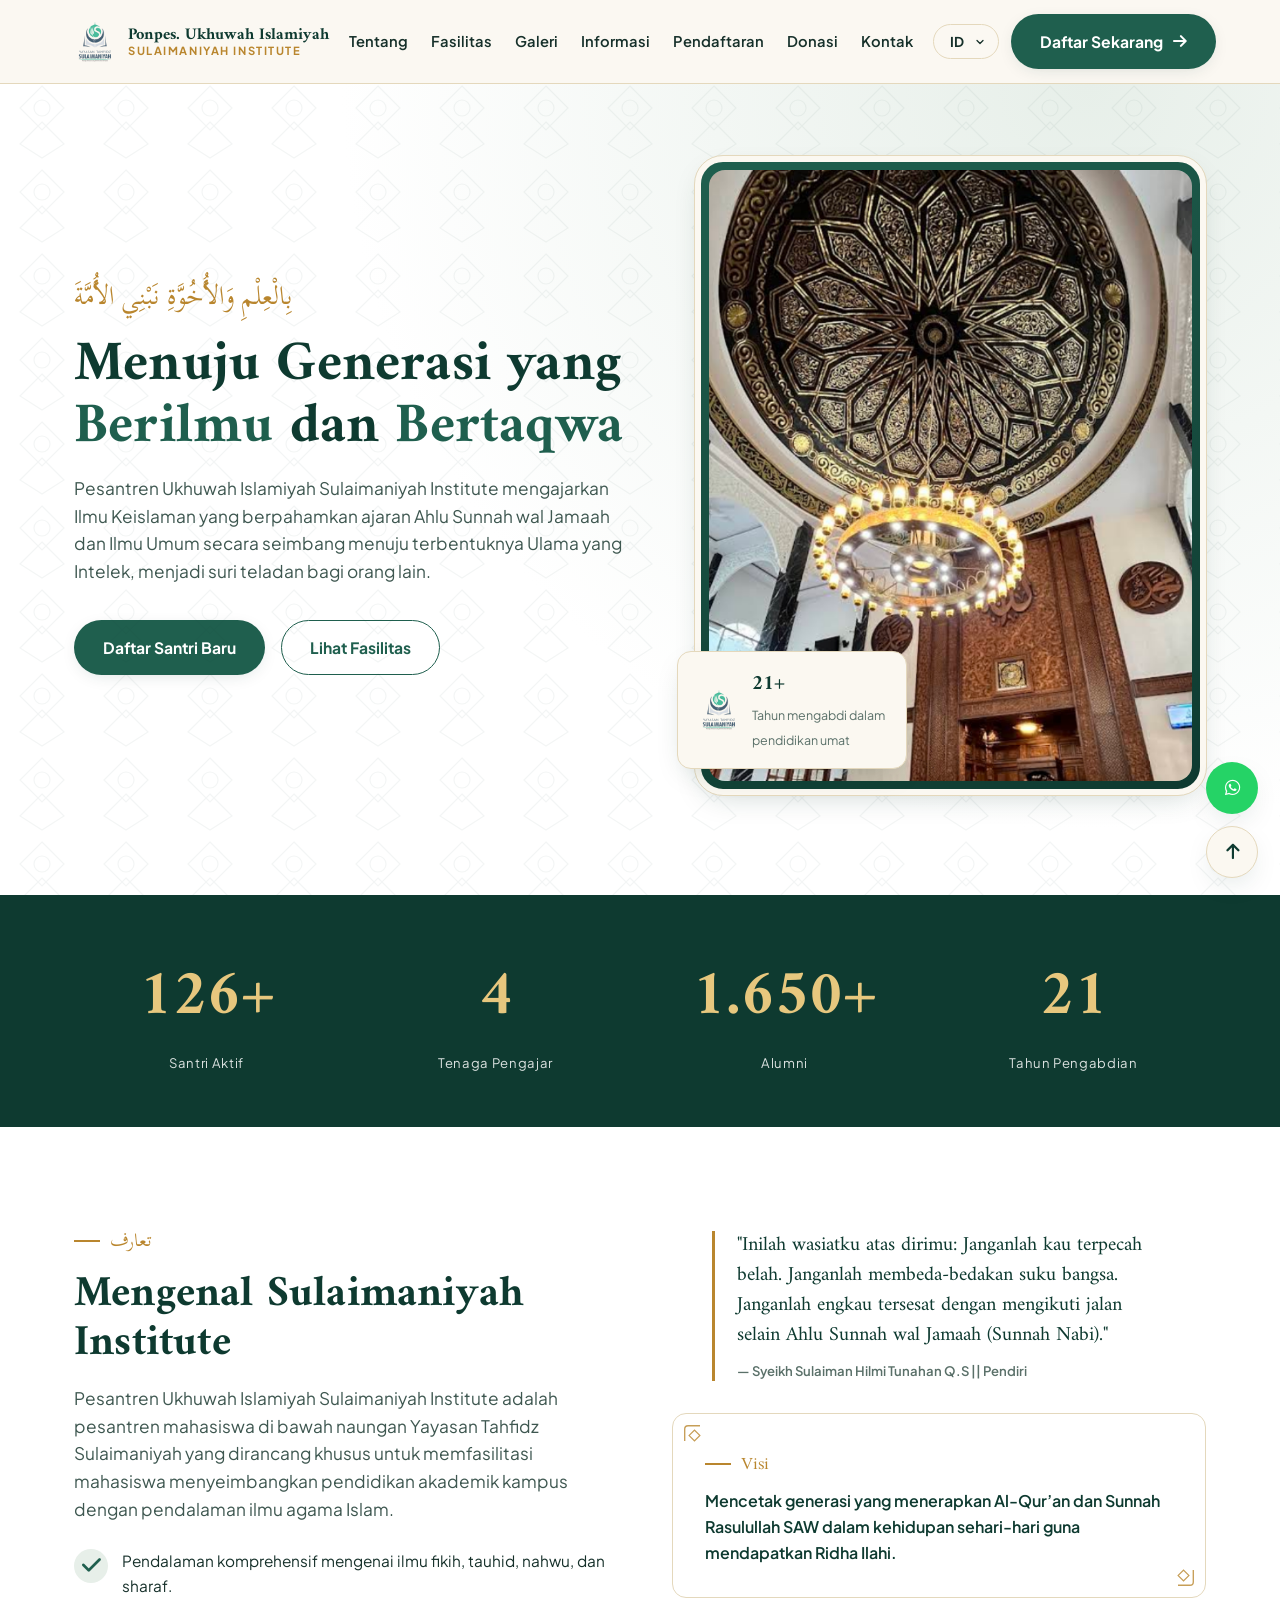
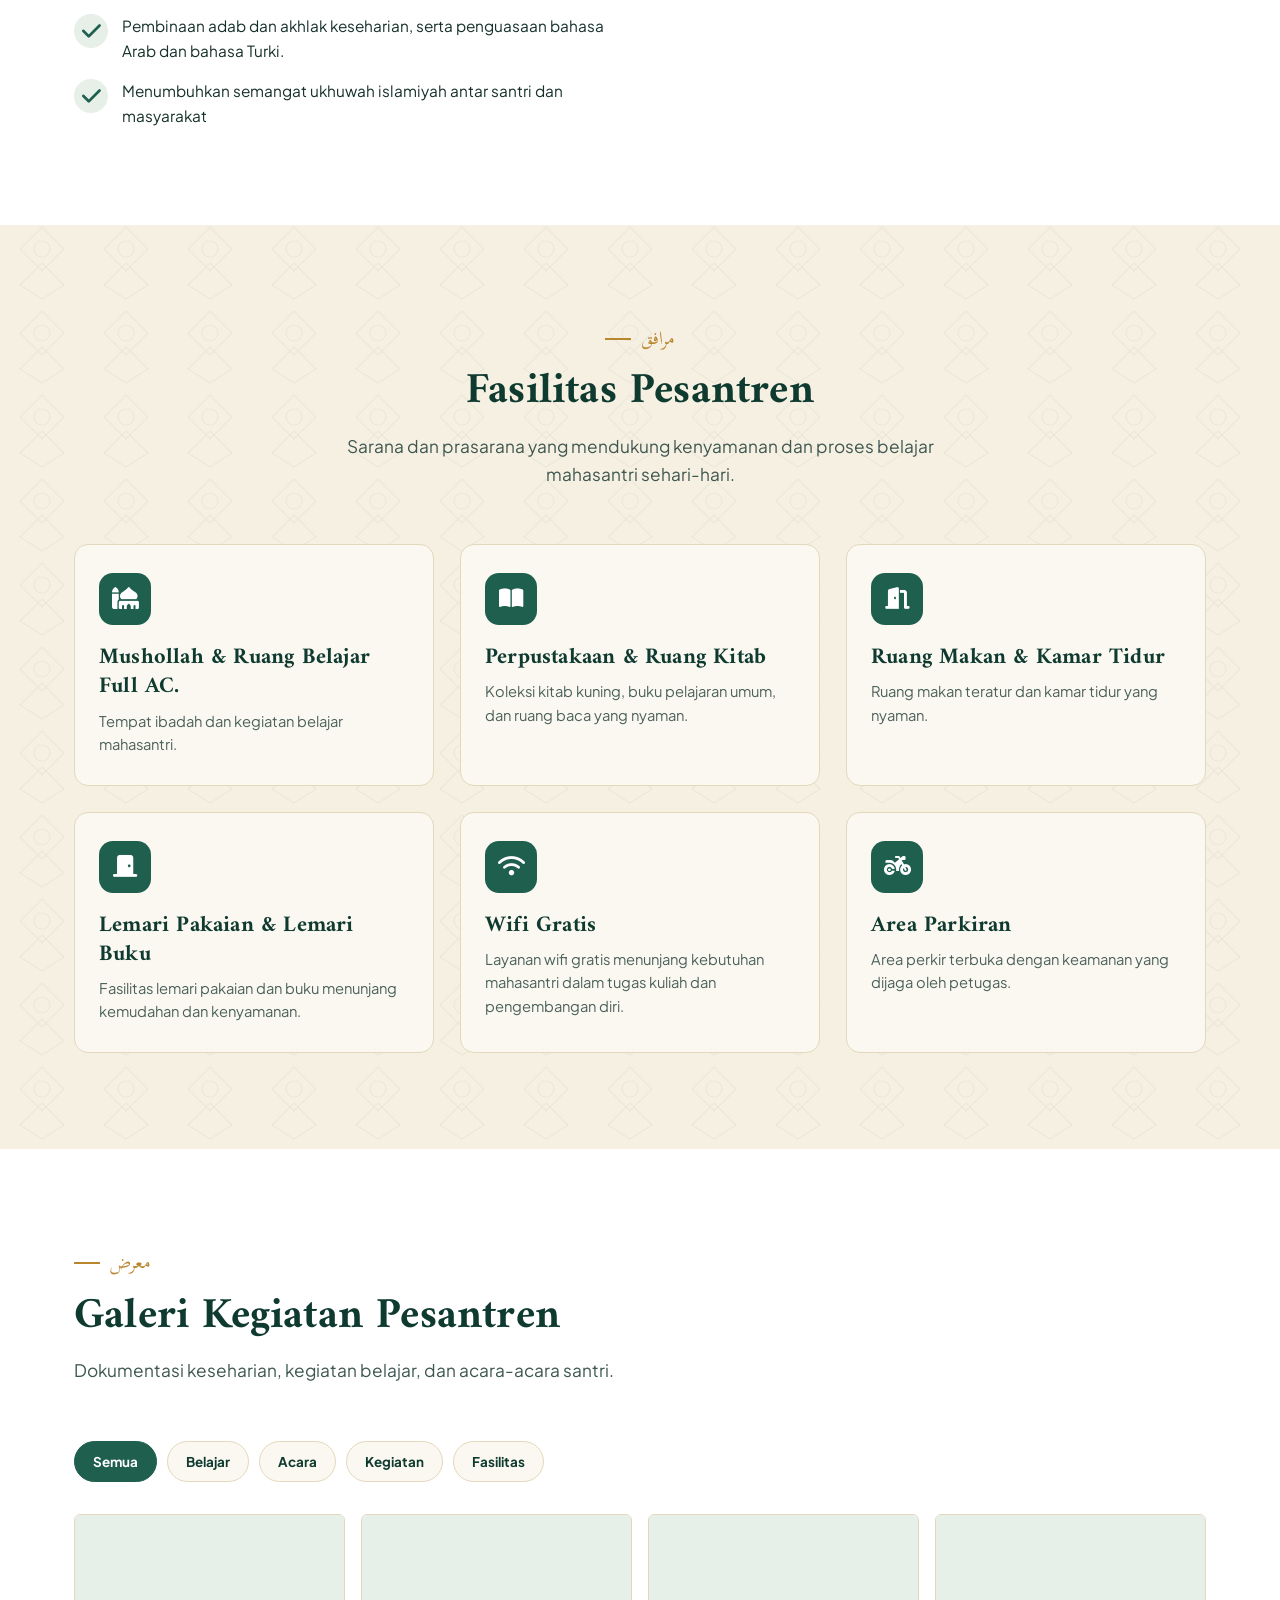
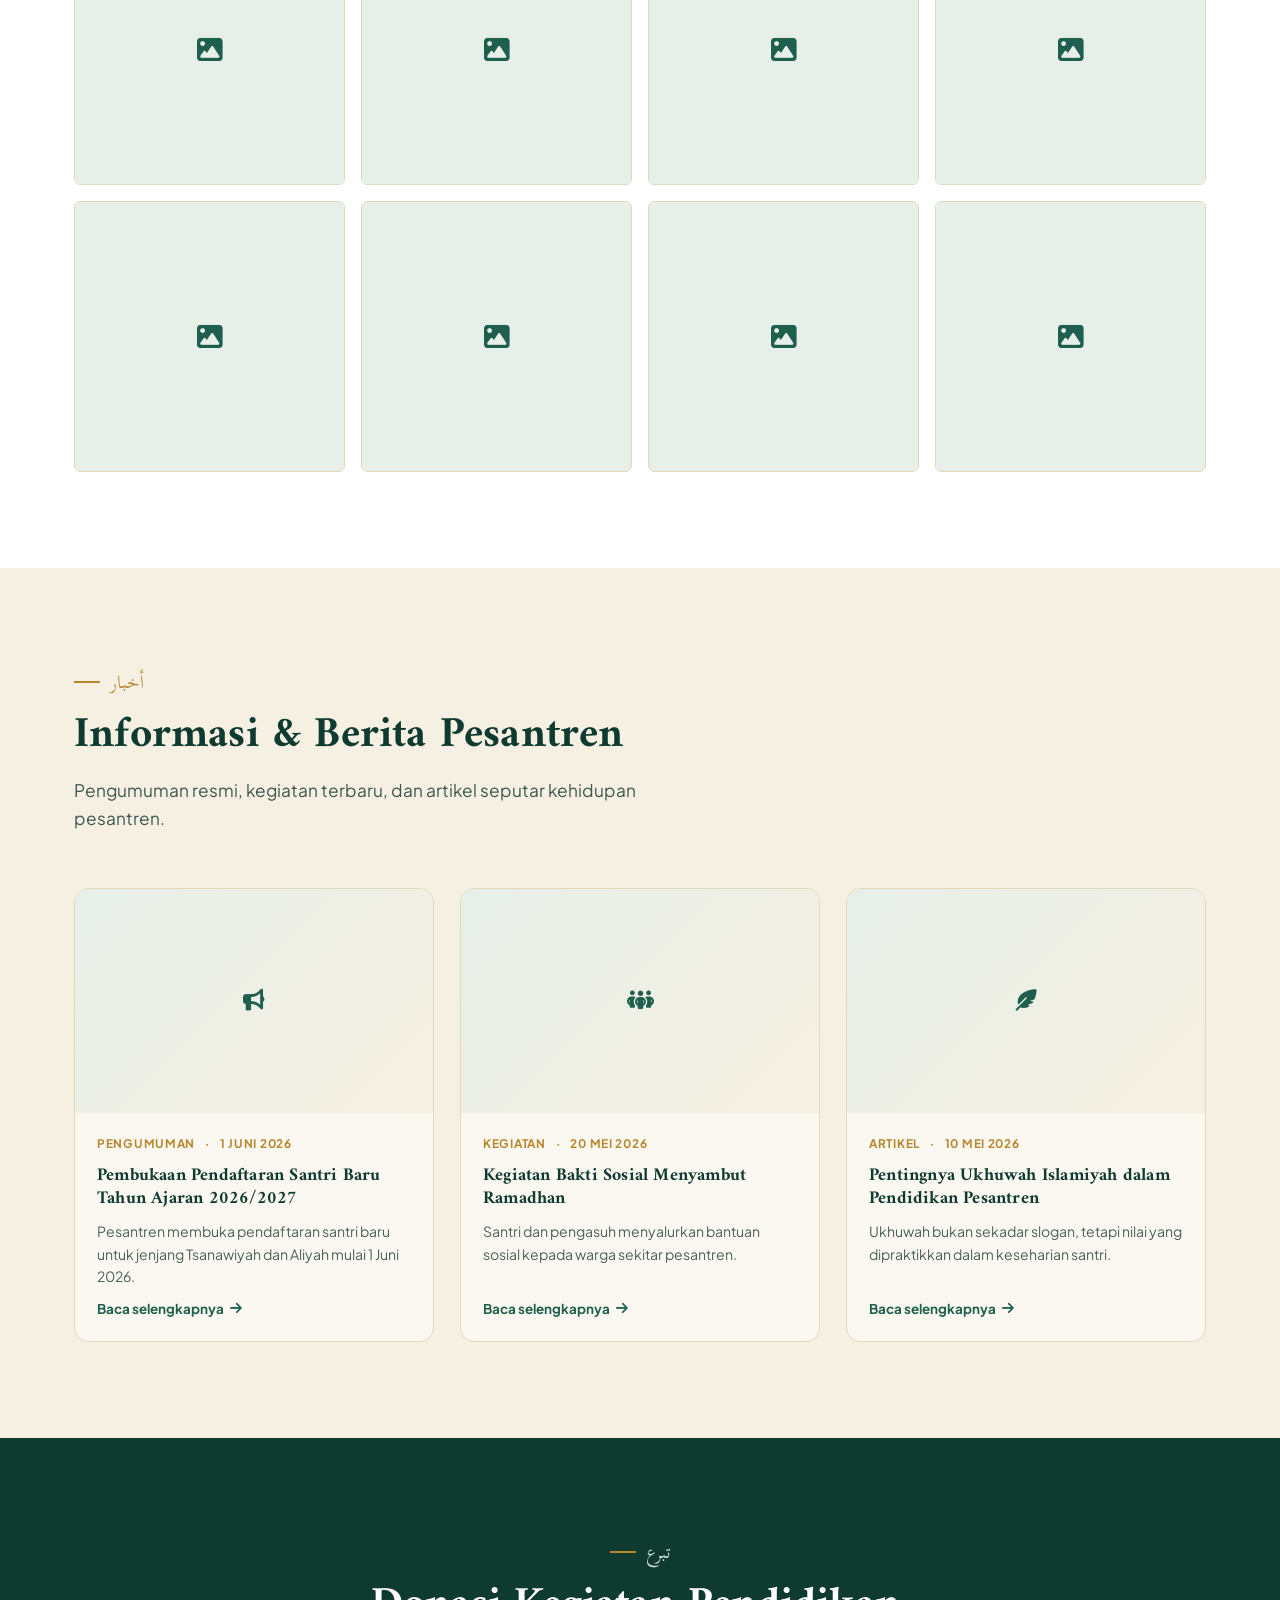
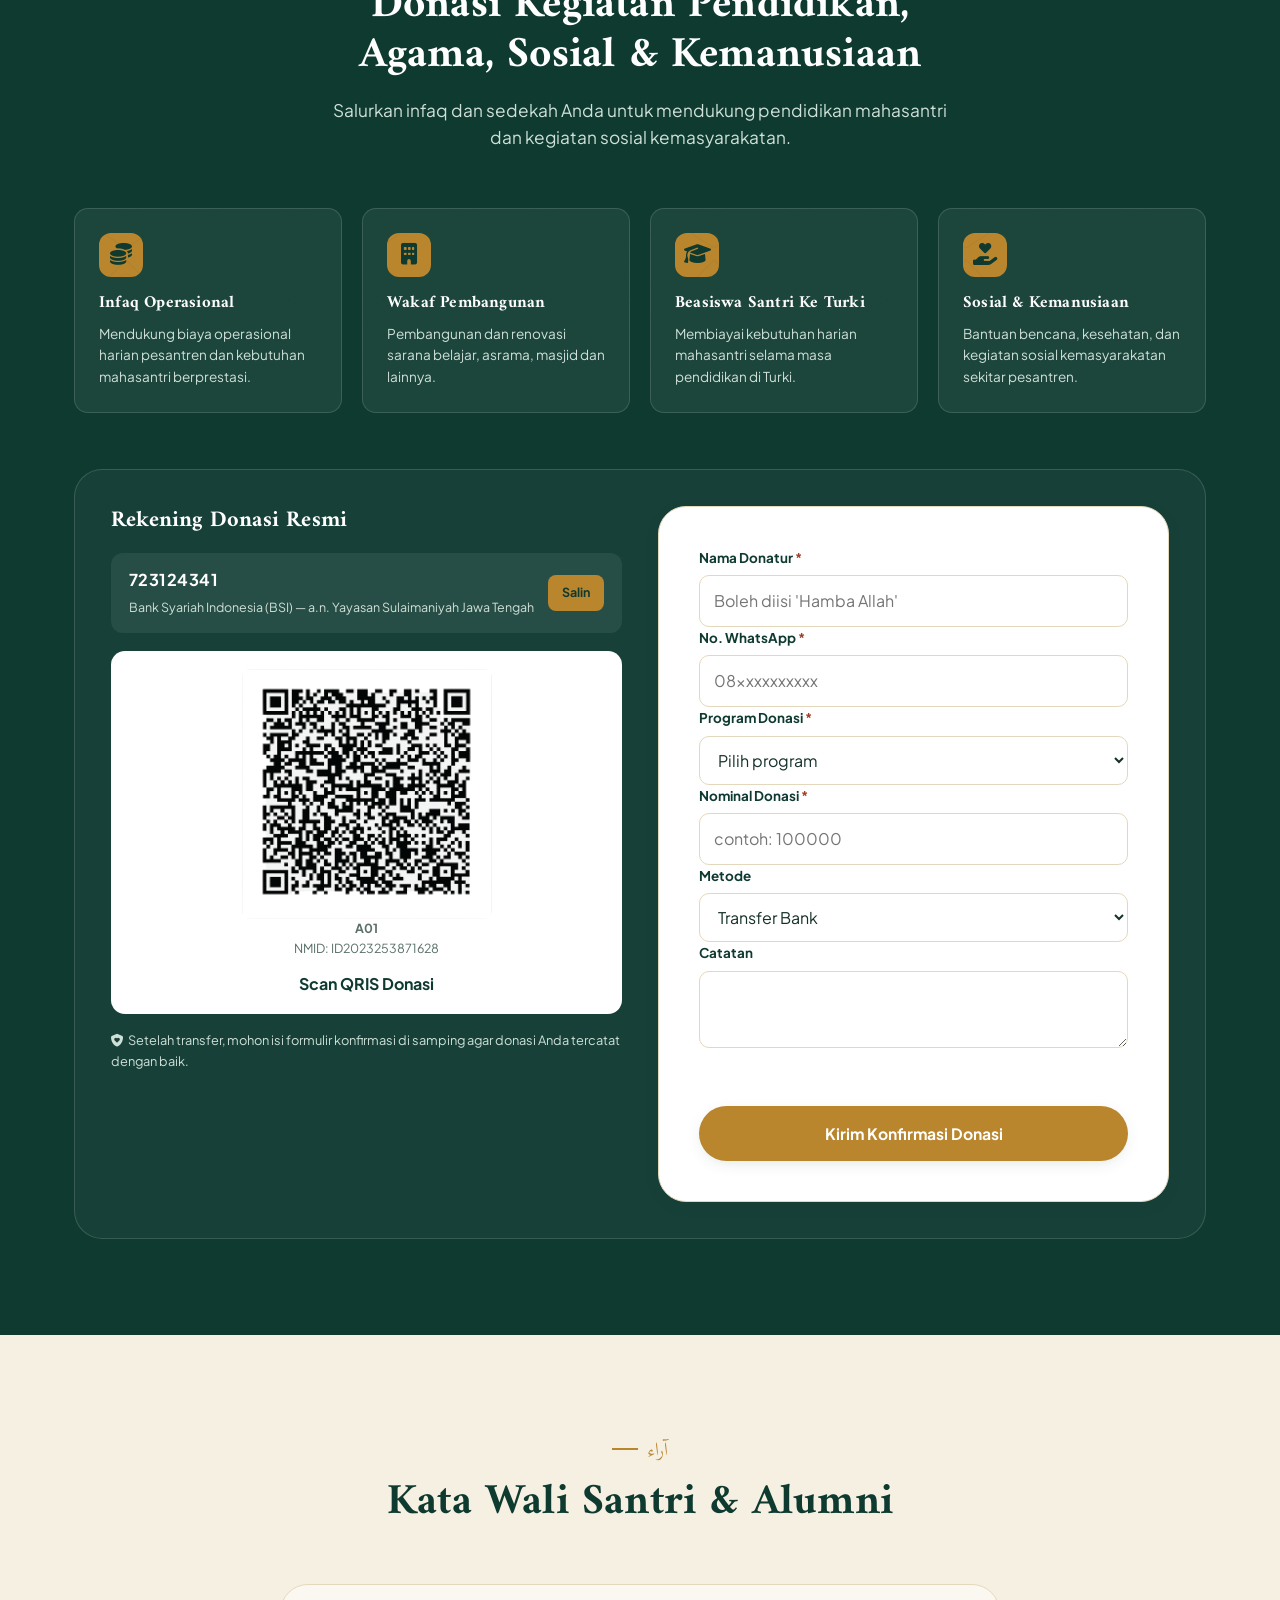
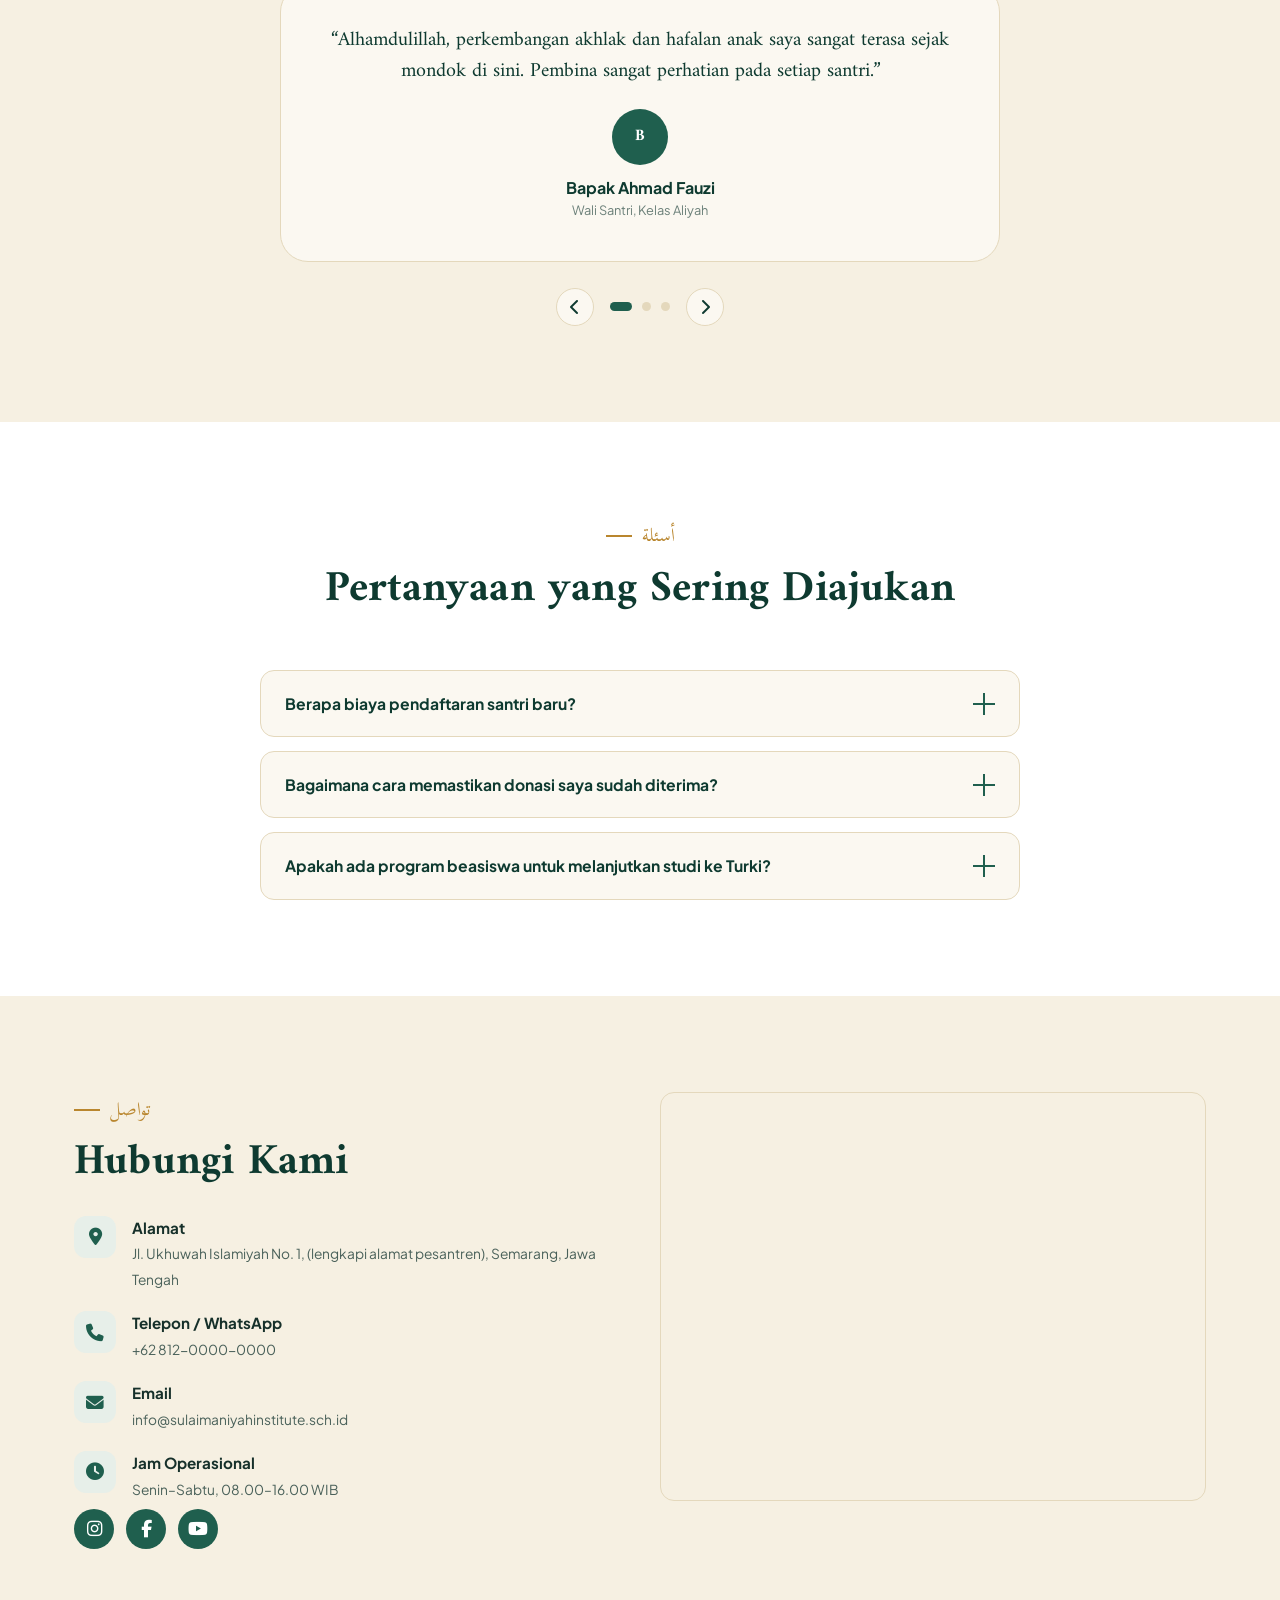
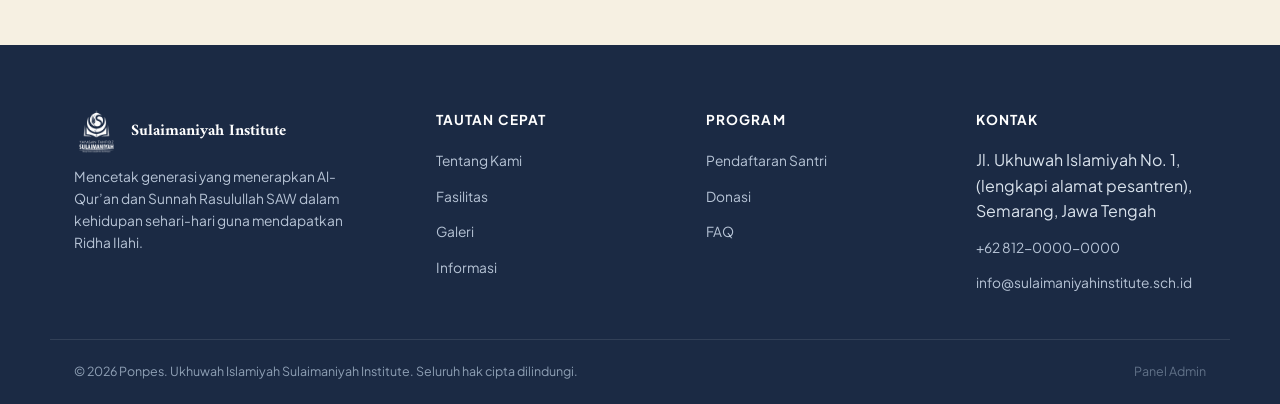
==== commit 41812eeb: "Updated" ====
--- a/index.html
+++ b/index.html
@@ -154,7 +154,7 @@
       <div class="section-head center reveal">
         <p class="eyebrow" style="justify-content:center">مرافق</p>
         <h2 data-i18n="fasilitasTitle">Fasilitas Pesantren</h2>
-        <p class="lede" data-i18n="fasilitasSubtitle">Sarana dan prasarana yang mendukung kenyamanan dan proses belajar santri sehari-hari.</p>
+        <p class="lede" data-i18n="fasilitasSubtitle">Sarana dan prasarana yang mendukung kenyamanan dan proses belajar mahasantri sehari-hari.</p>
       </div>
       <div class="facility-grid" id="facilityGrid"></div>
     </div>
@@ -183,91 +183,6 @@
         <p class="lede" data-i18n="informasiSubtitle">Pengumuman resmi, kegiatan terbaru, dan artikel seputar kehidupan pesantren.</p>
       </div>
       <div class="news-grid" id="newsGrid"></div>
-    </div>
-  </section>
-
-  <!-- ==================== PENDAFTARAN ==================== -->
-  <section class="section" id="pendaftaran" style="display: none;">
-    <div class="container">
-      <div class="section-head center reveal">
-        <p class="eyebrow" style="justify-content:center">تسجيل</p>
-        <h2 data-i18n="pendaftaranTitle">Pendaftaran Santri Baru</h2>
-        <p class="lede" data-i18n="pendaftaranSubtitle">Lengkapi formulir berikut. Data akan tercatat otomatis dan panitia akan menghubungi melalui WhatsApp.</p>
-      </div>
-
-      <div style="max-width:820px;margin-inline:auto" class="reveal">
-        <p class="form-note"><i class="fa-solid fa-circle-info"></i>&nbsp; <span data-i18n="pendaftaranNote">Pastikan nomor WhatsApp aktif agar panitia dapat menghubungi untuk proses selanjutnya. Ukuran pas foto maksimal 1&nbsp;MB.</span></p>
-
-        <form class="form-card" id="formPendaftaran" novalidate>
-          <div class="form-grid">
-            <div class="field full">
-              <label for="p_nama">Nama Lengkap Santri <span class="req">*</span></label>
-              <input id="p_nama" name="nama" type="text" required>
-            </div>
-
-            <div class="field">
-              <label for="p_ttl_tempat">Tempat Lahir <span class="req">*</span></label>
-              <input id="p_ttl_tempat" name="tempatLahir" type="text" required>
-            </div>
-            <div class="field">
-              <label for="p_ttl_tanggal">Tanggal Lahir <span class="req">*</span></label>
-              <input id="p_ttl_tanggal" name="tanggalLahir" type="date" required>
-            </div>
-
-            <div class="field">
-              <label for="p_gender">Jenis Kelamin <span class="req">*</span></label>
-              <select id="p_gender" name="jenisKelamin" required>
-                <option value="">Pilih</option>
-                <option value="Laki-laki">Laki-laki</option>
-                <option value="Perempuan">Perempuan</option>
-              </select>
-            </div>
-            <div class="field">
-              <label for="p_jenjang">Jenjang yang Dituju <span class="req">*</span></label>
-              <select id="p_jenjang" name="jenjang" required>
-                <option value="">Pilih</option>
-                <option value="Tsanawiyah">Tsanawiyah</option>
-                <option value="Aliyah">Aliyah</option>
-                <option value="Tahfidz">Tahfidz</option>
-              </select>
-            </div>
-
-            <div class="field">
-              <label for="p_wali">Nama Orang Tua / Wali <span class="req">*</span></label>
-              <input id="p_wali" name="namaWali" type="text" required>
-            </div>
-            <div class="field">
-              <label for="p_wa">No. WhatsApp Aktif <span class="req">*</span></label>
-              <input id="p_wa" name="whatsapp" type="tel" placeholder="08xxxxxxxxxx" required>
-            </div>
-
-            <div class="field full">
-              <label for="p_alamat">Alamat Lengkap <span class="req">*</span></label>
-              <textarea id="p_alamat" name="alamat" rows="2" required></textarea>
-            </div>
-
-            <div class="field">
-              <label for="p_sekolah">Asal Sekolah</label>
-              <input id="p_sekolah" name="asalSekolah" type="text">
-            </div>
-            <div class="field">
-              <label for="p_foto">Pas Foto (opsional)</label>
-              <input id="p_foto" name="pasFoto" type="file" accept="image/*">
-              <small>Format JPG/PNG, maks. 1 MB.</small>
-            </div>
-
-            <div class="field full">
-              <label for="p_catatan">Catatan Tambahan</label>
-              <textarea id="p_catatan" name="catatan" rows="2"></textarea>
-            </div>
-          </div>
-
-          <div class="form-foot">
-            <span class="form-status" id="pendaftaranStatus" role="status"></span>
-            <button type="submit" class="btn btn-primary" id="pendaftaranSubmit">Kirim Pendaftaran</button>
-          </div>
-        </form>
-      </div>
     </div>
   </section>
 
--- a/css/style.css
+++ b/css/style.css
@@ -475,4 +475,12 @@
 .icon-btn.danger{ color:var(--danger); }
 .admin-note{ background:var(--emerald-soft); color:var(--emerald-deep); padding:14px 18px; border-radius:12px; font-size:.84rem; margin-bottom:22px; }
 .admin-toast{ position:fixed; bottom:24px; left:50%; transform:translateX(-50%) translateY(20px); background:var(--emerald-deep); color:#fff; padding:14px 22px; border-radius:999px; font-size:.86rem; font-weight:700; opacity:0; transition:all .3s var(--ease); pointer-events:none; z-index:500; }
-.admin-toast.show{ opacity:1; transform:translateX(-50%) translateY(0); }+.admin-toast.show{ opacity:1; transform:translateX(-50%) translateY(0); }
+.editor-toolbar button { padding: 4px 10px; cursor: pointer; border: 1px solid #ddd; background: #eee; margin-right: 5px; }
+
+/* -- Admin tables (Galeri, Berita, Donasi) -------------------------------- */
+.admin-table{ font-size:.86rem; }
+.admin-table th{ font-size:.78rem; text-transform:uppercase; letter-spacing:.04em; color:var(--emerald-deep); }
+.admin-table td{ padding:12px 10px; border-bottom:1px solid var(--parchment-line); vertical-align:middle; color:var(--ink); }
+.admin-table tbody tr:hover{ background:var(--emerald-soft); }
+.admin-table tbody tr:last-child td{ border-bottom:none; }
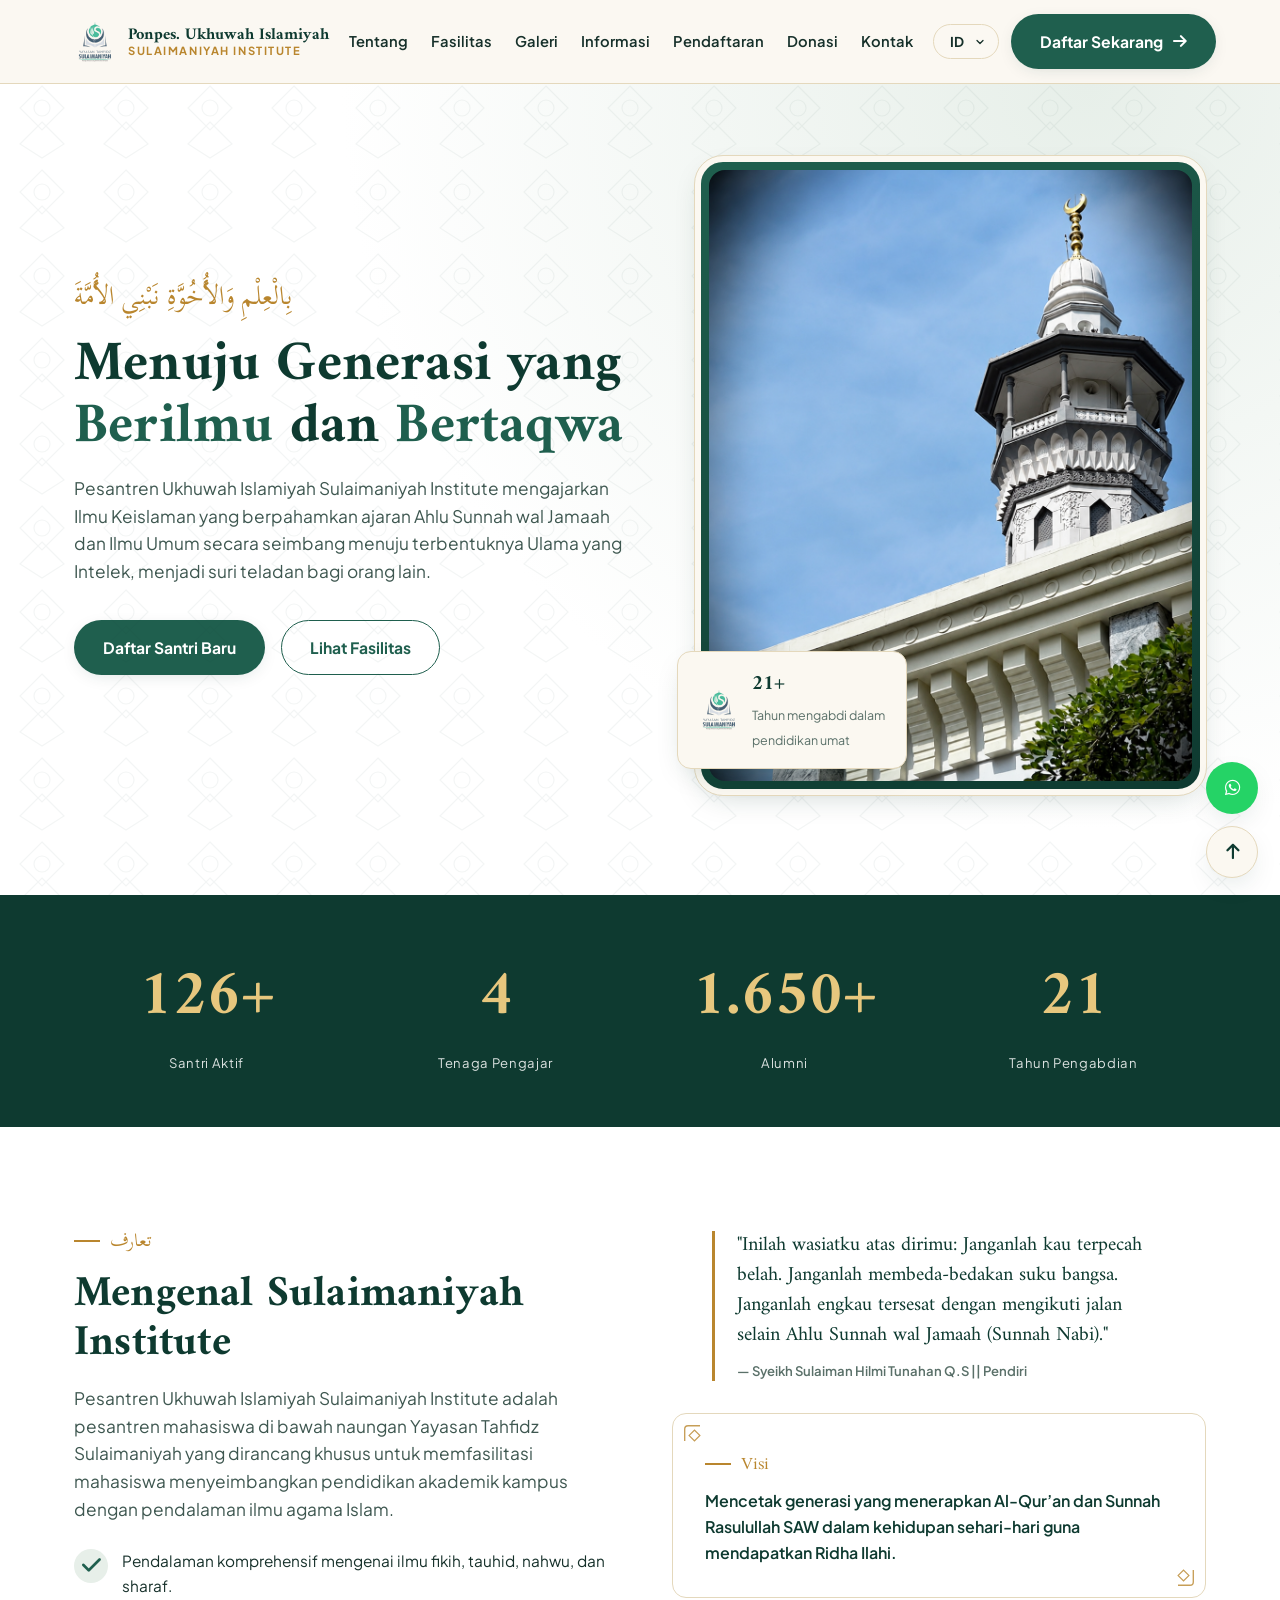
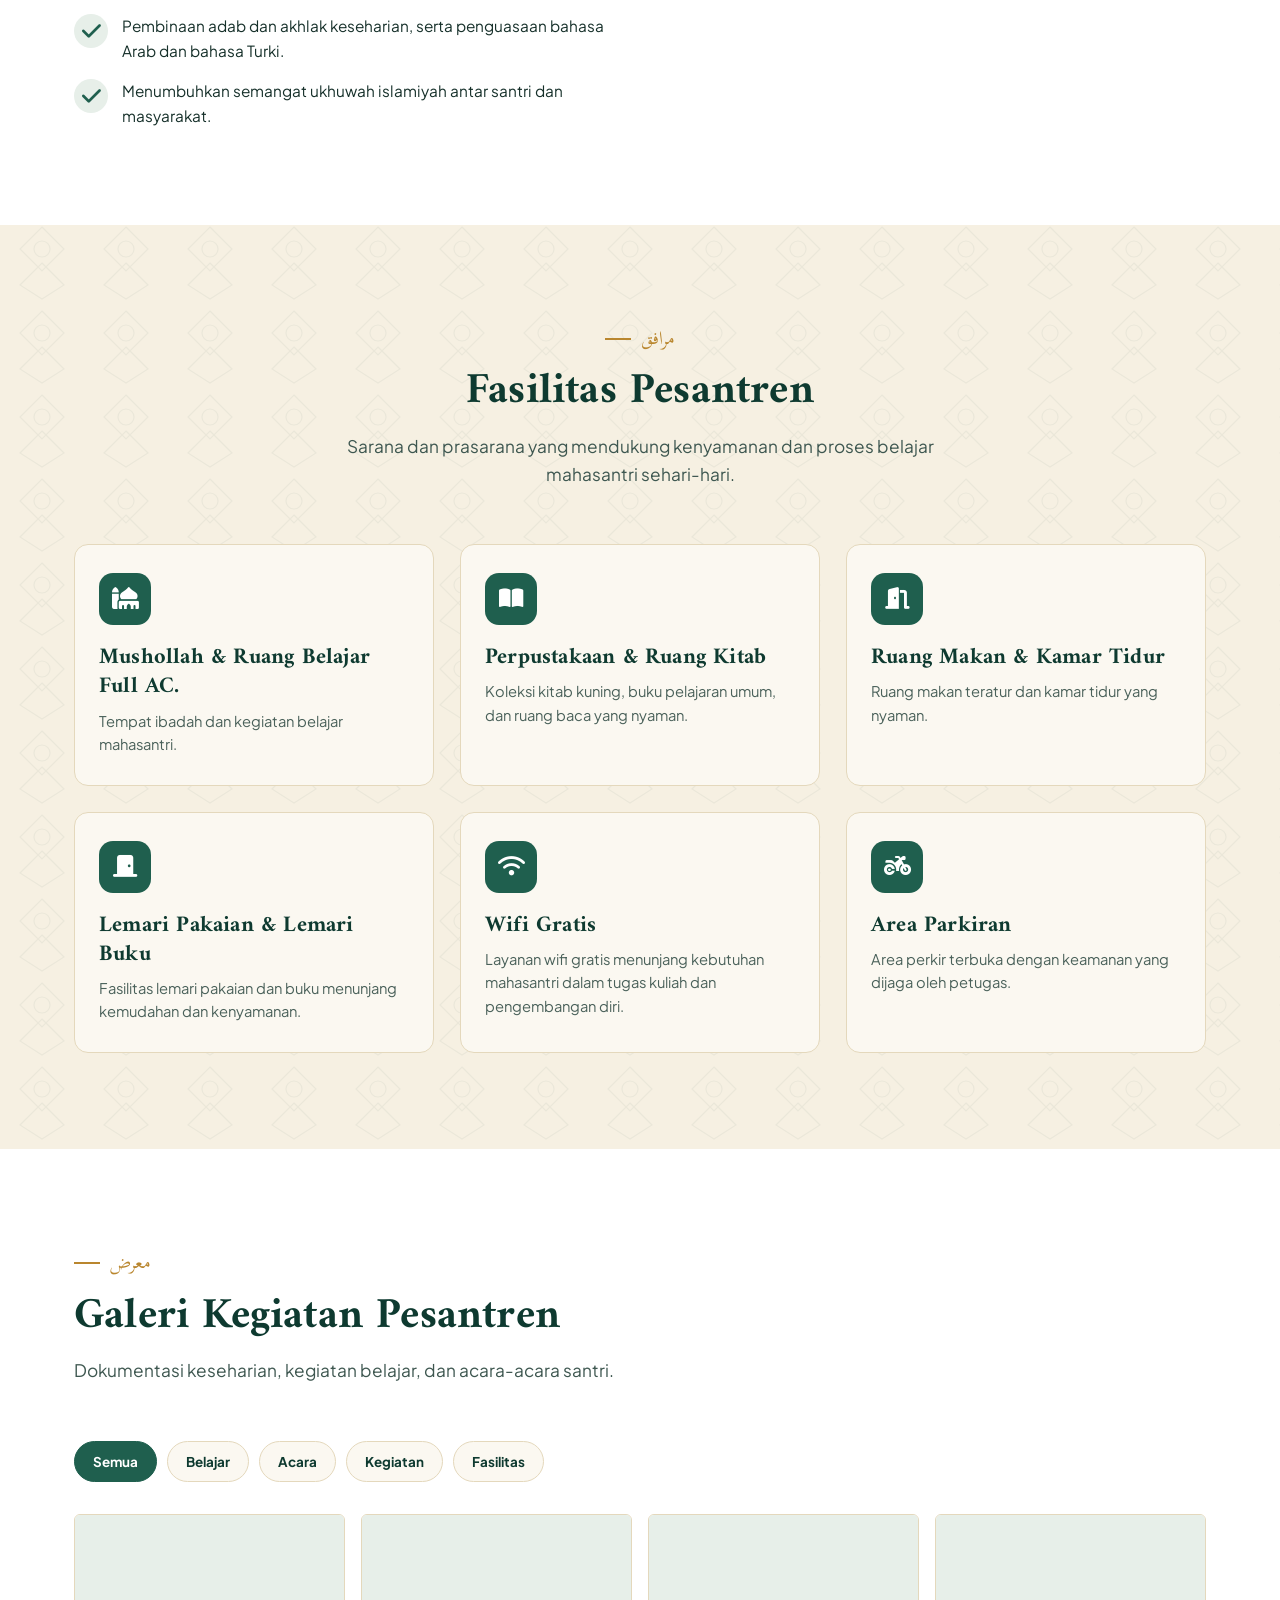
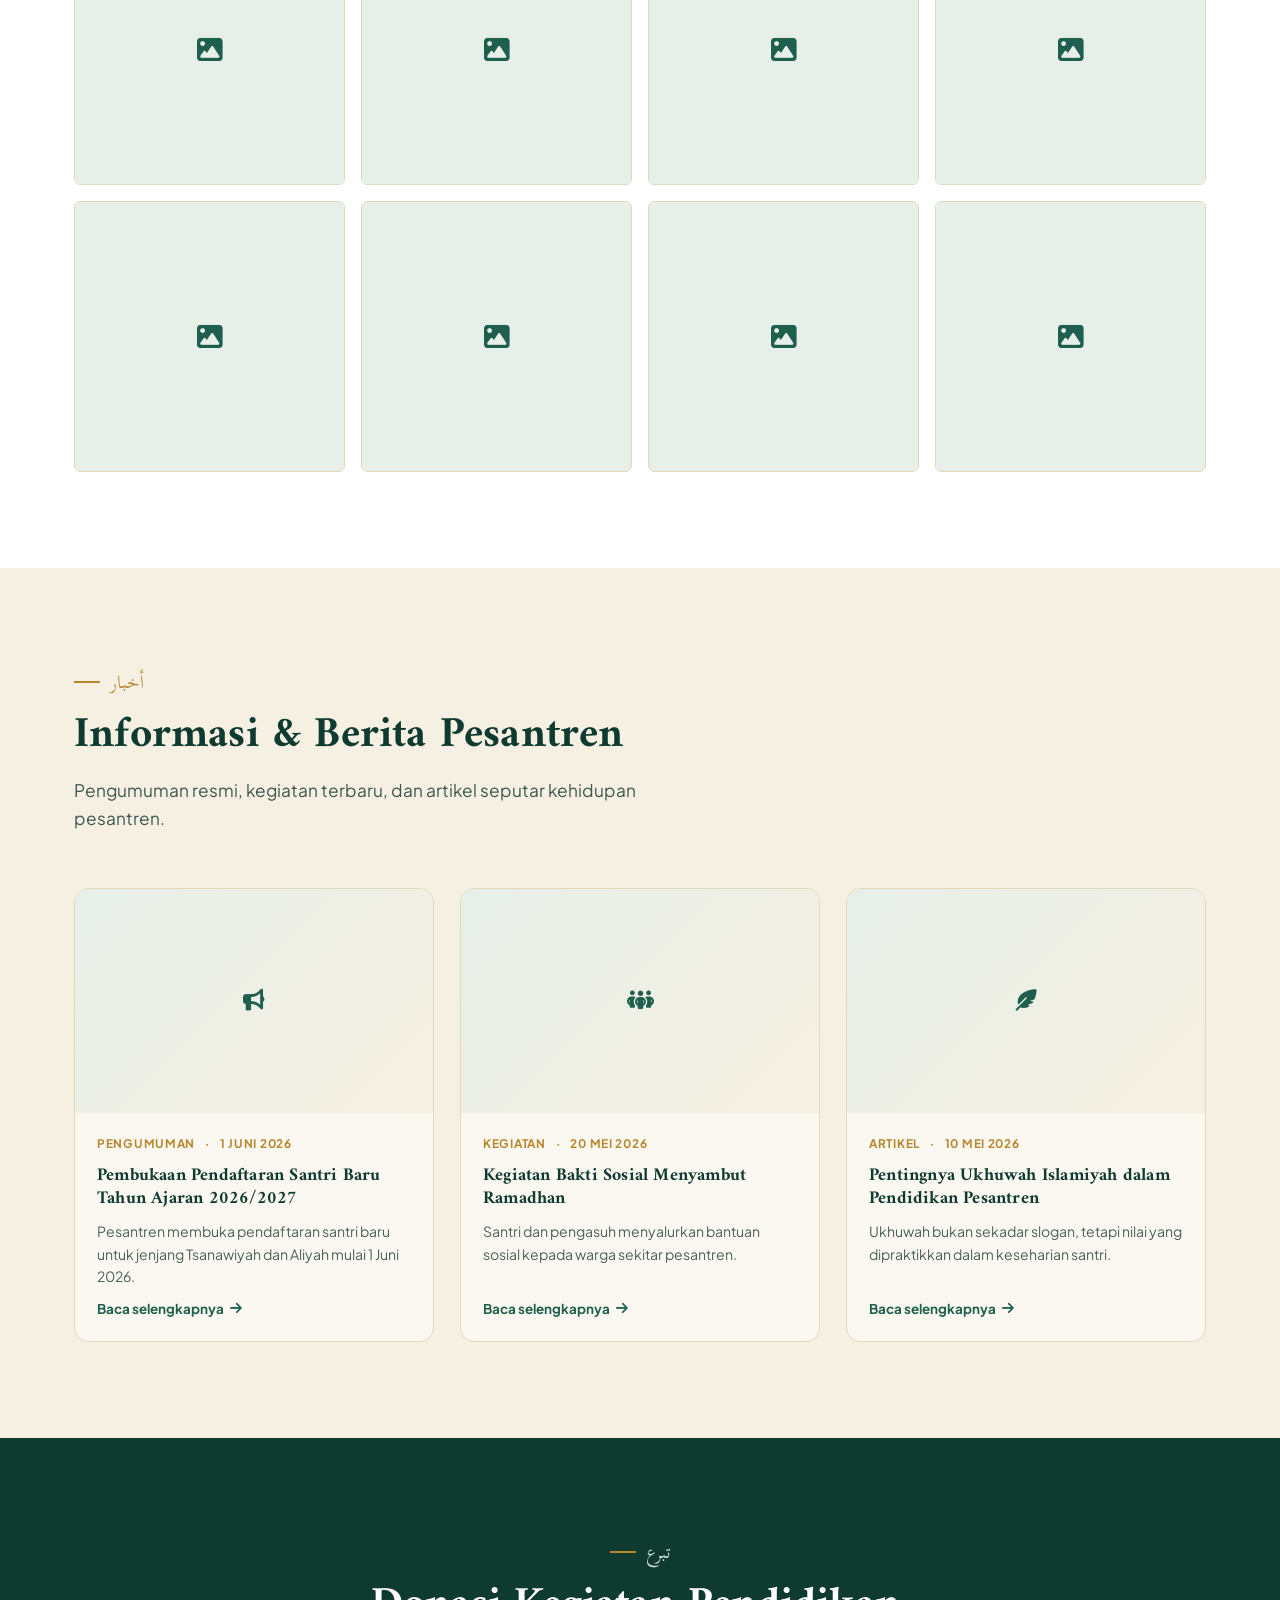
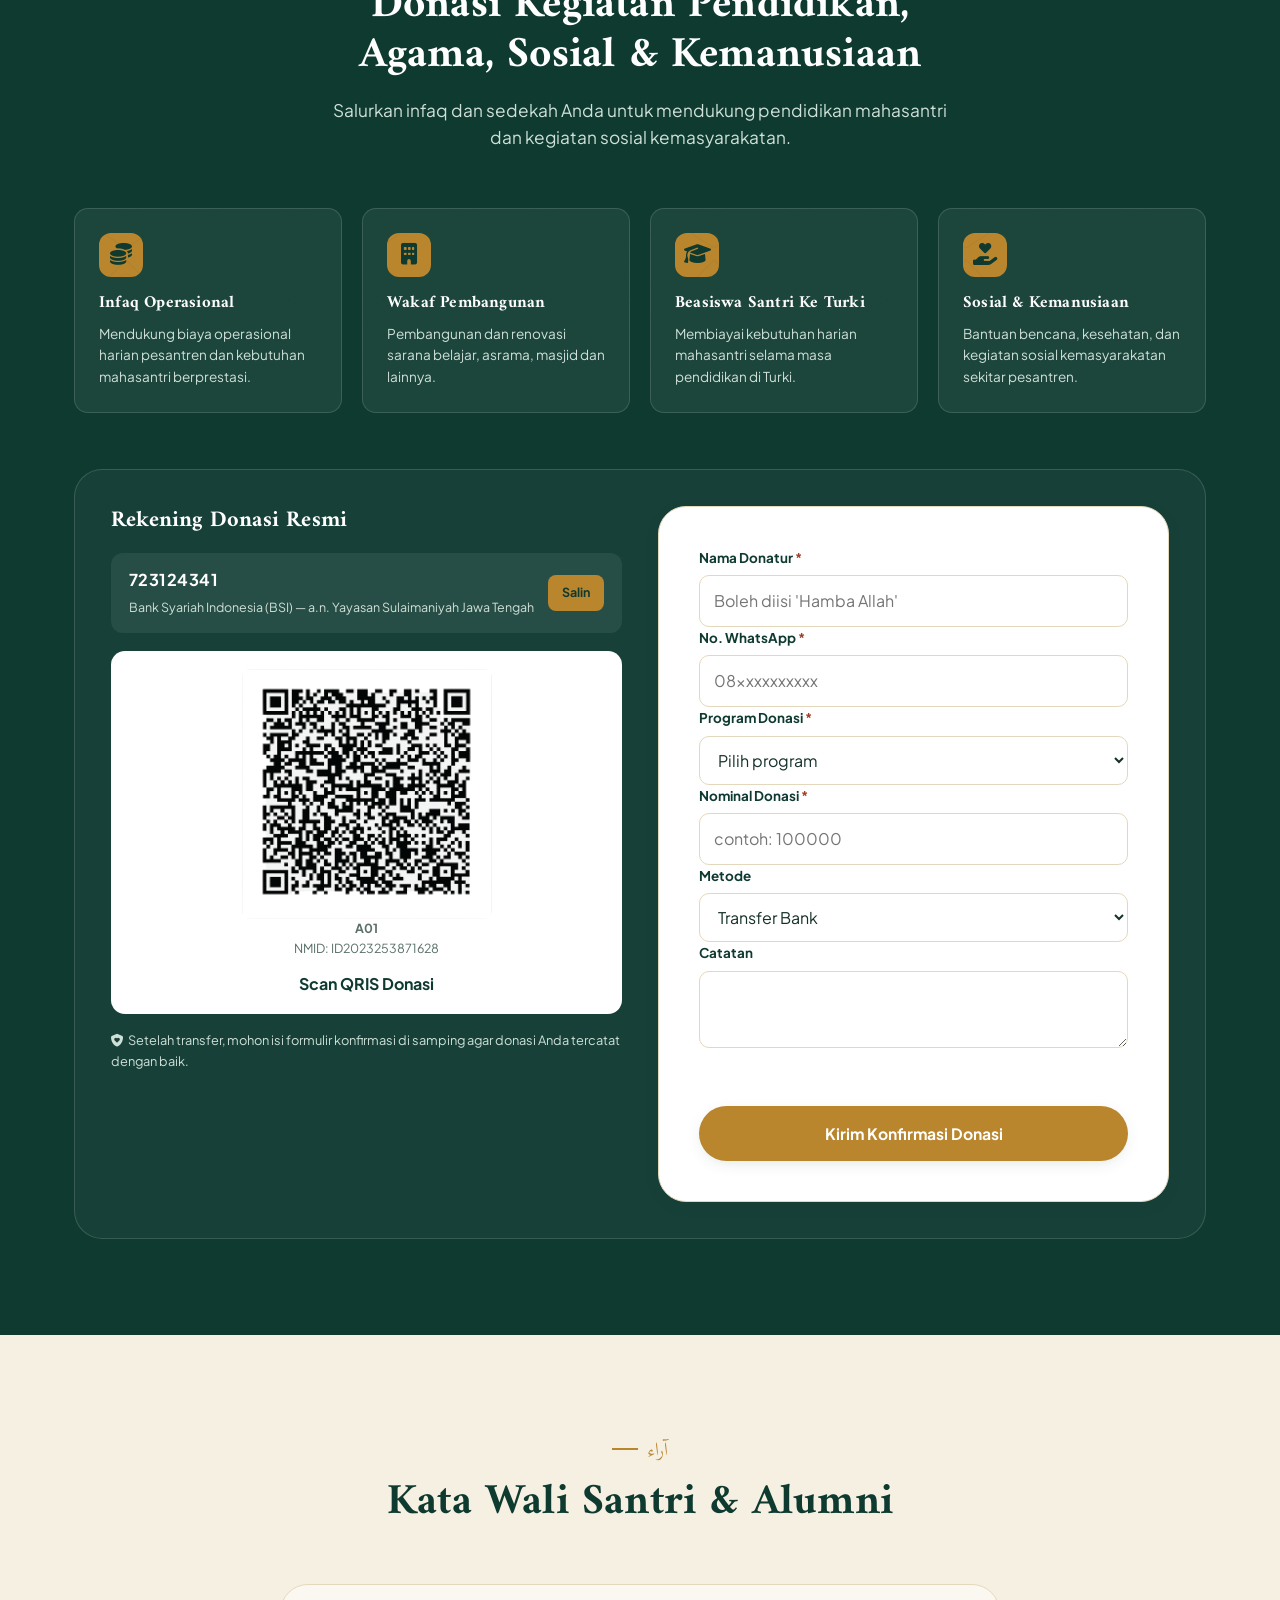
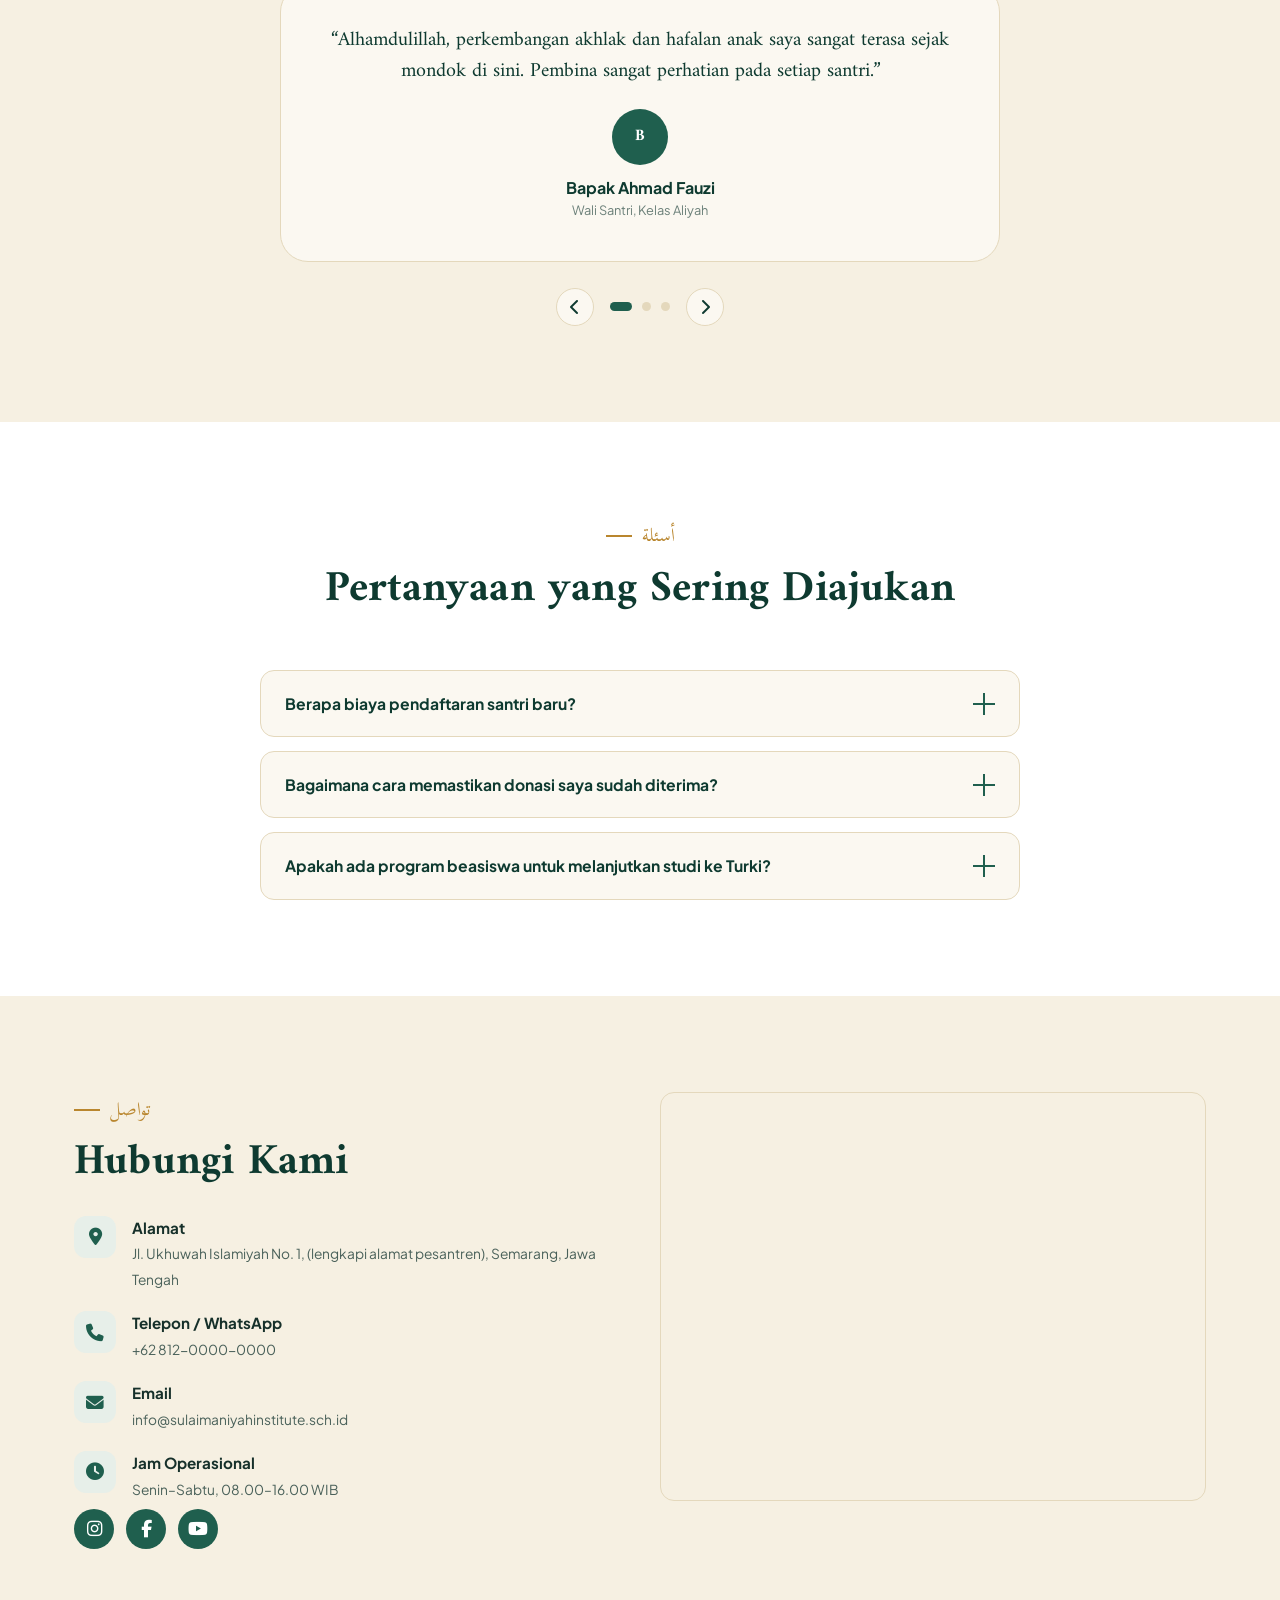
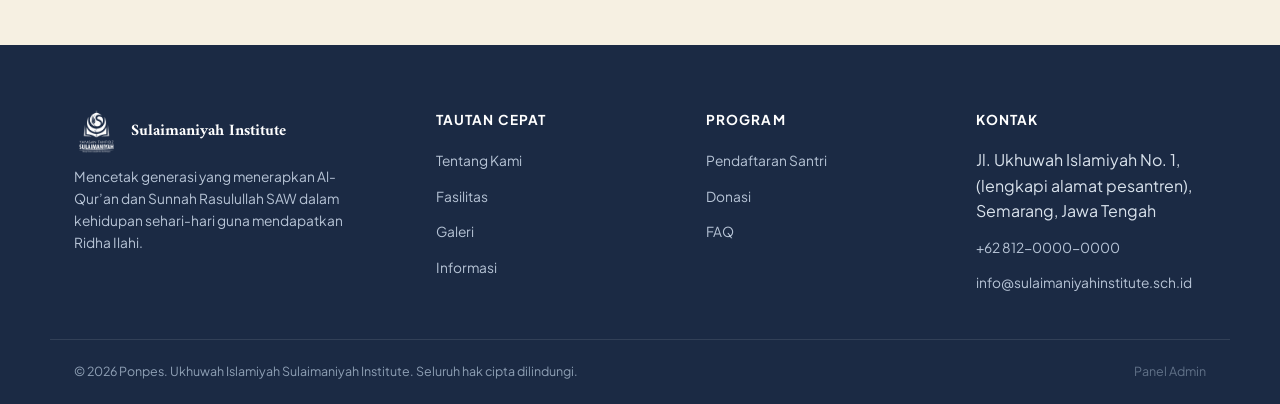
==== commit 0da22d3f: "Updated" ====
--- a/index.html
+++ b/index.html
@@ -201,7 +201,7 @@
         <div>
           <h3 style="color:#fff;margin-bottom:18px" data-i18n="donasiRekeningTitle">Rekening Donasi Resmi</h3>
           <div id="bankList"></div>
-          <div class="qris-box" style="text-align: center;"> <img src="assets/image/QRIS%20BSI.png"
+          <div class="qris-box" style="text-align: center;"> <img src="assets/image/QRIS_BSI.png"
                  alt="QRIS Donasi Pesantren Sulaimaniyah"
                  style="width:100%; max-width:250px; height:auto; border-radius:8px; display: block; margin-inline: auto;" />
             <p style="font-size:.78rem;color:#5a7069"><b>A01</b></p>
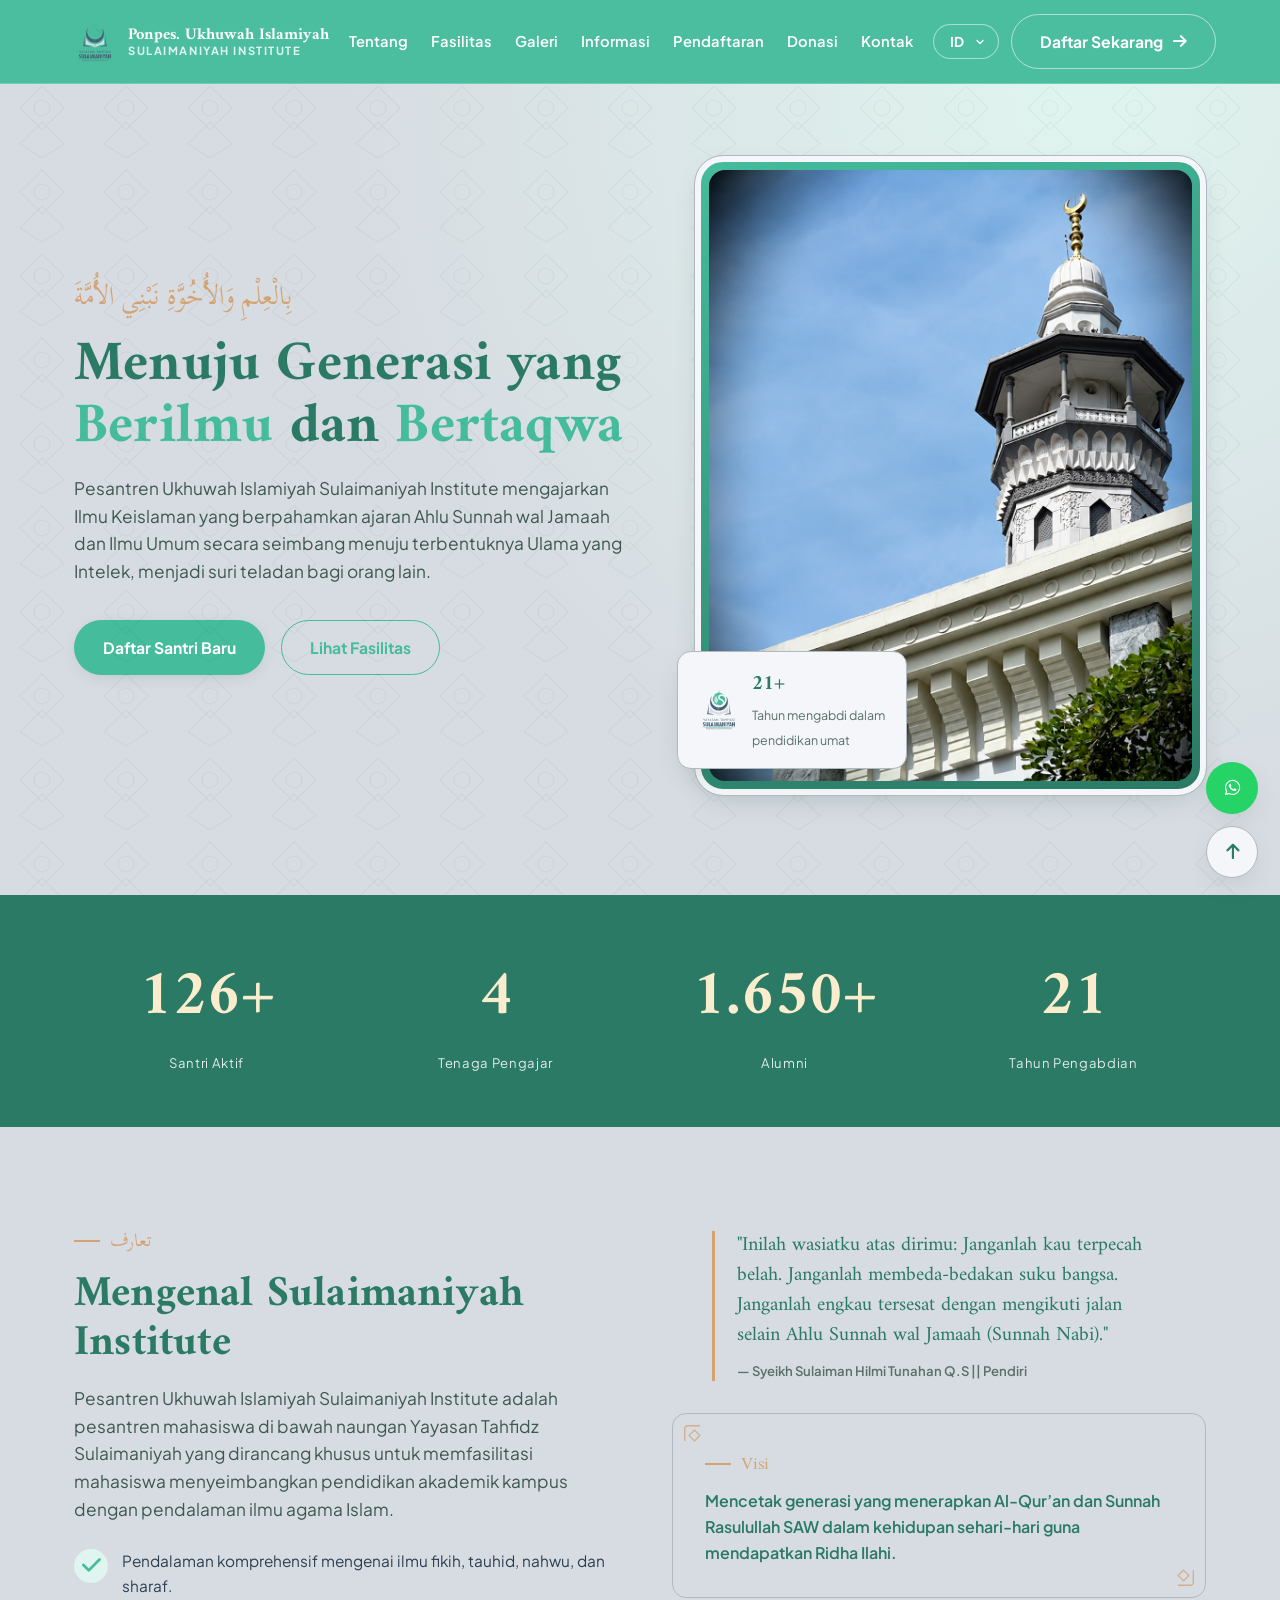
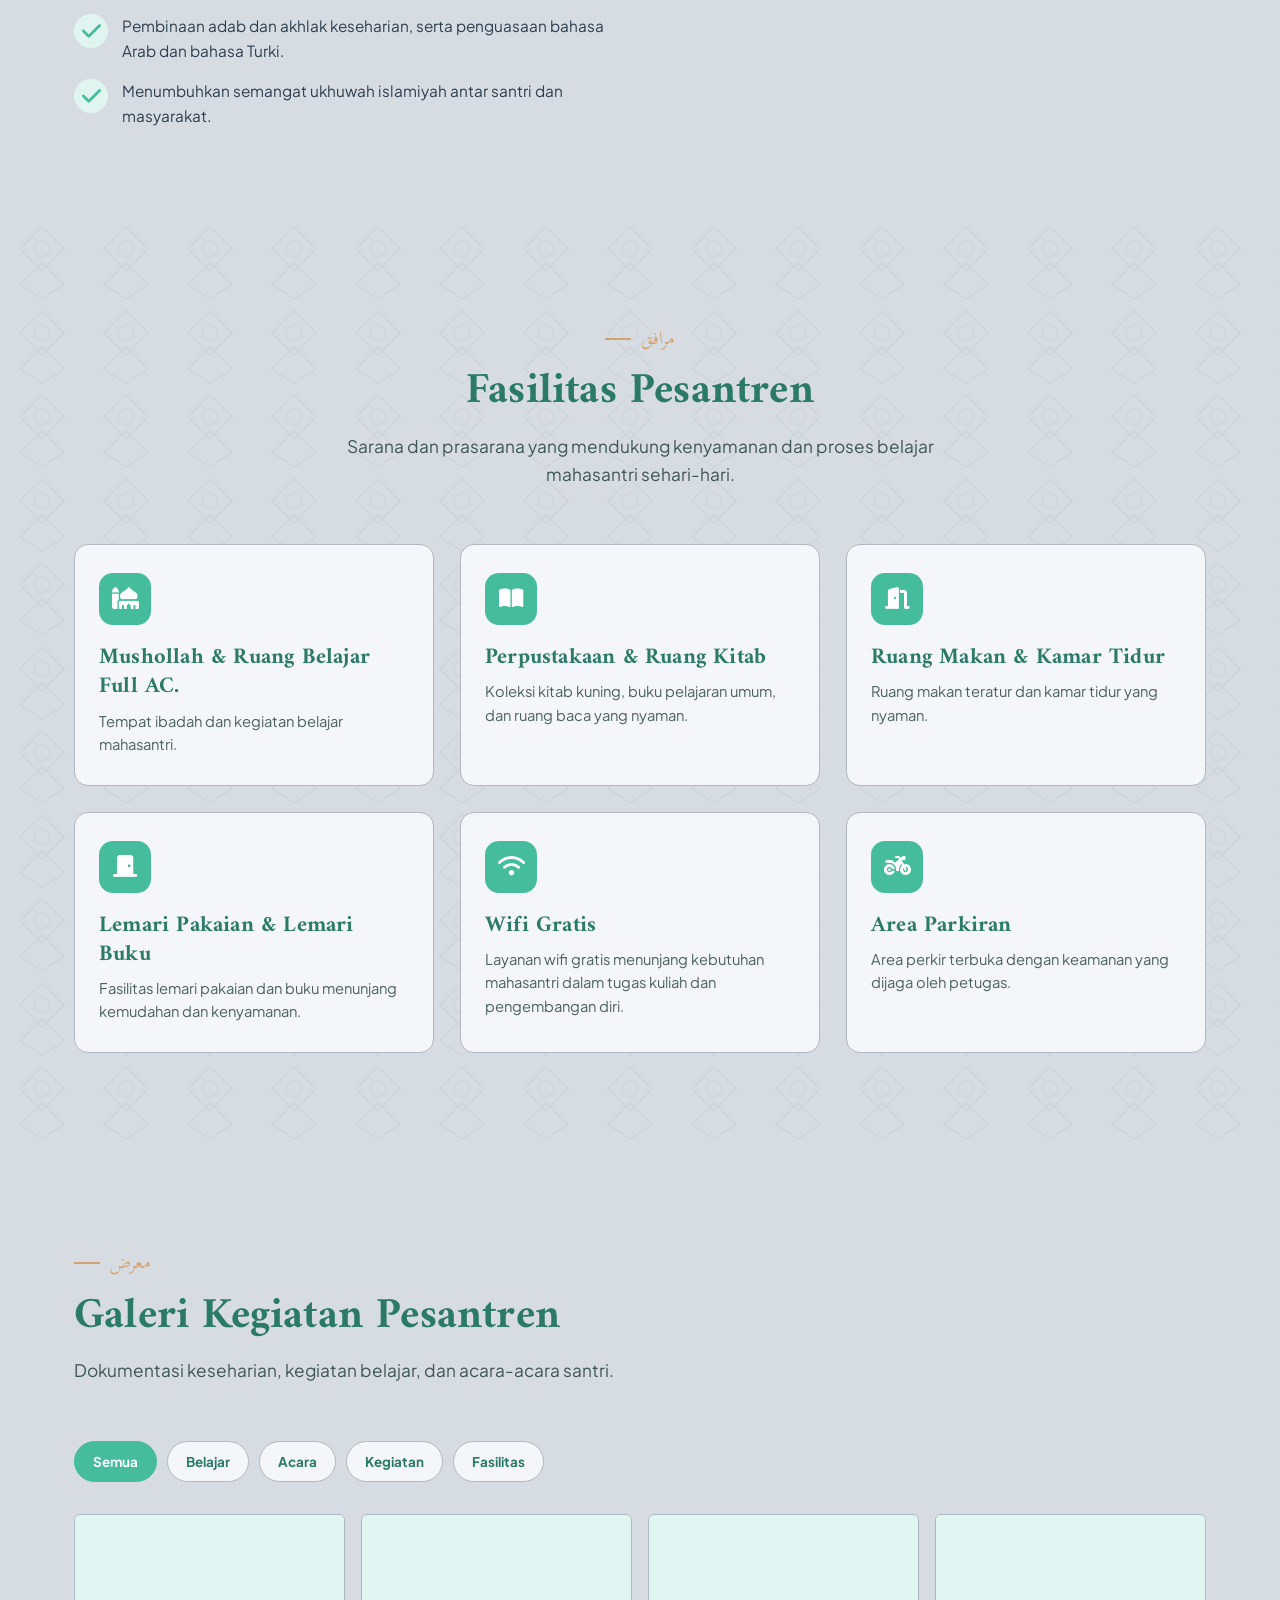
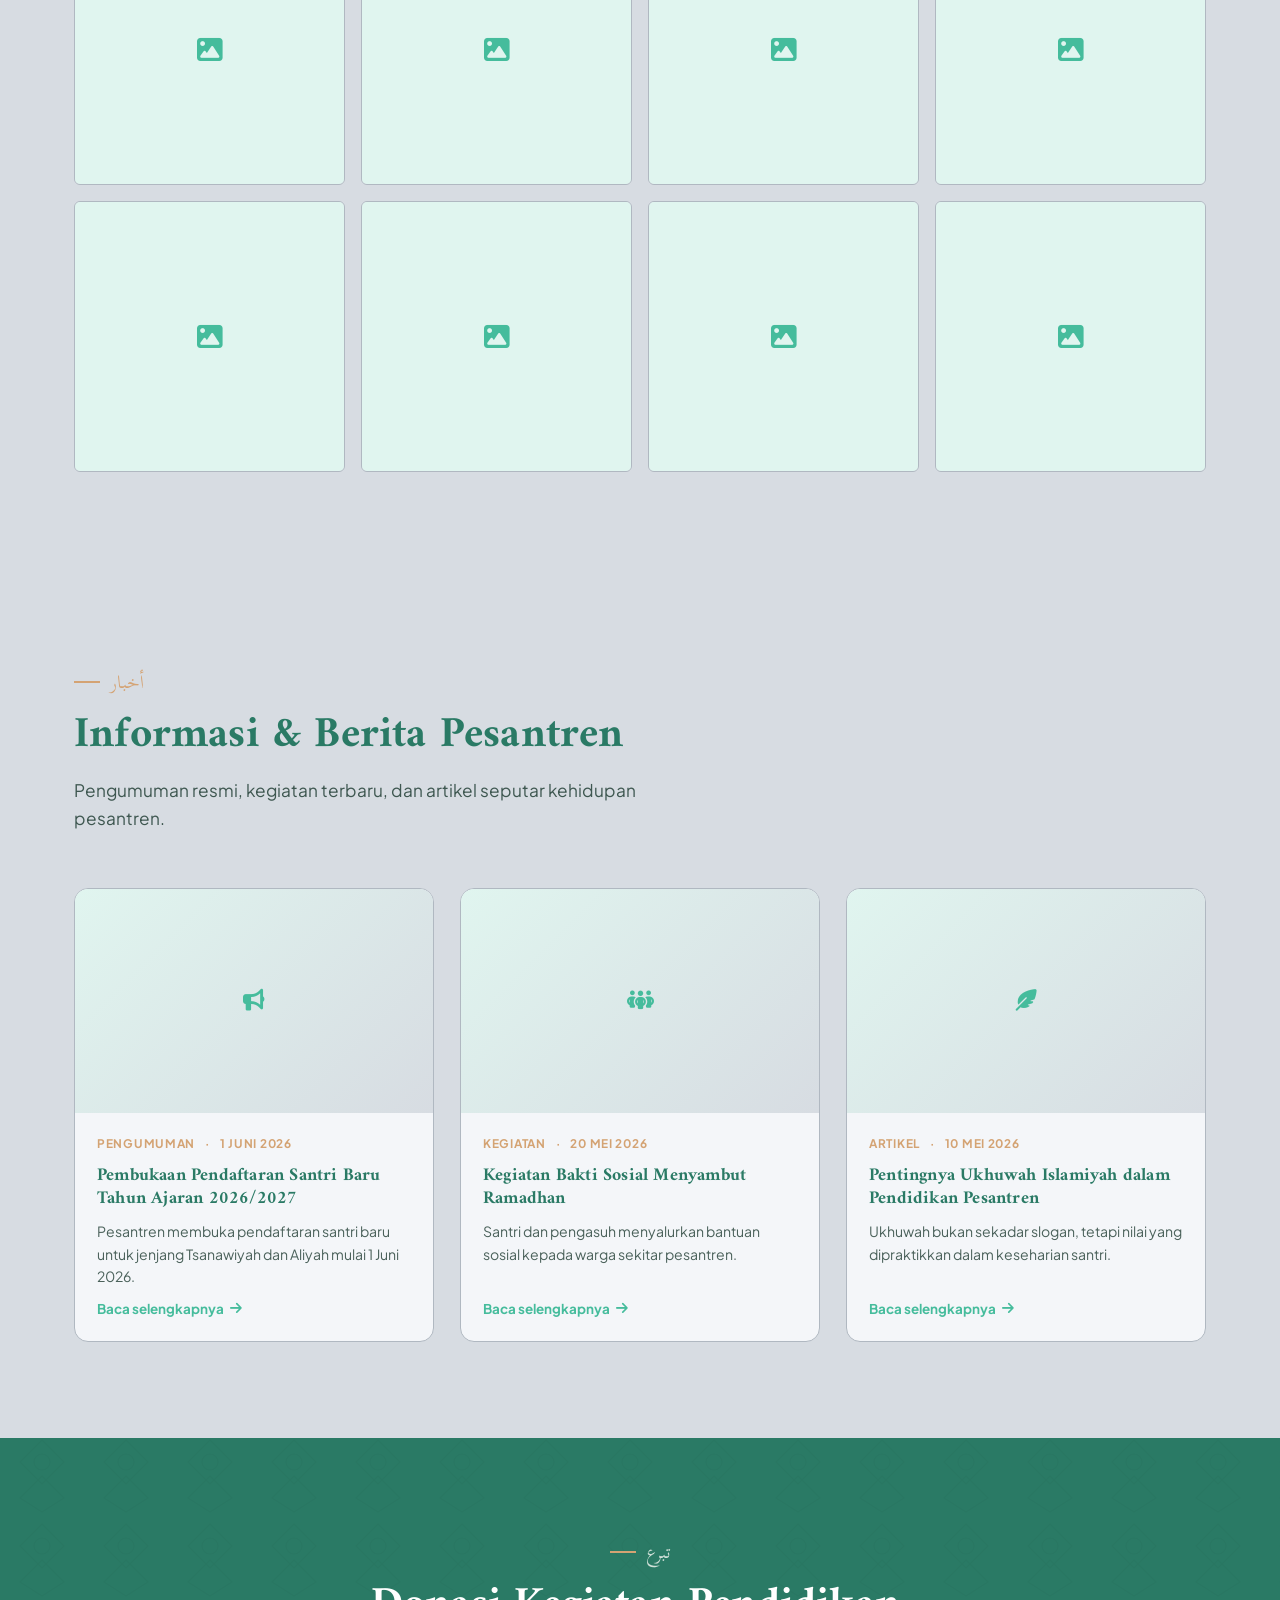
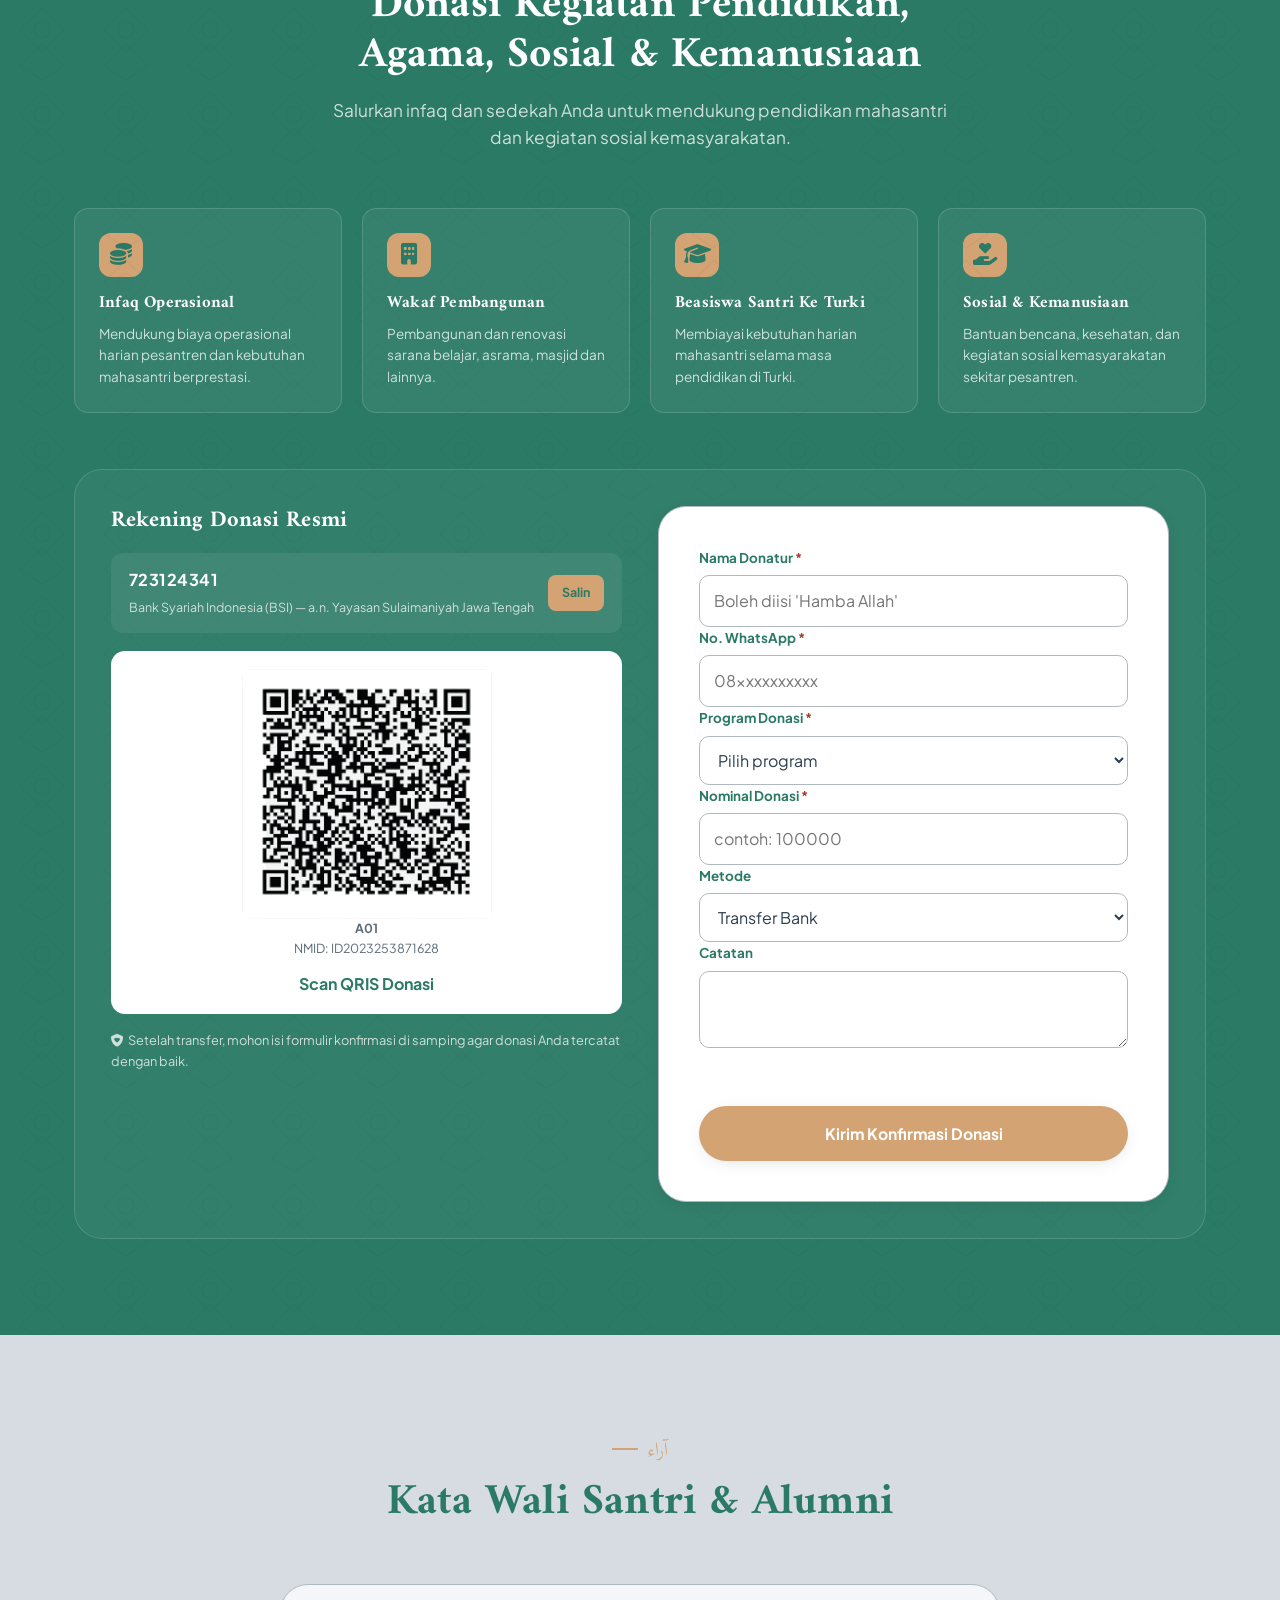
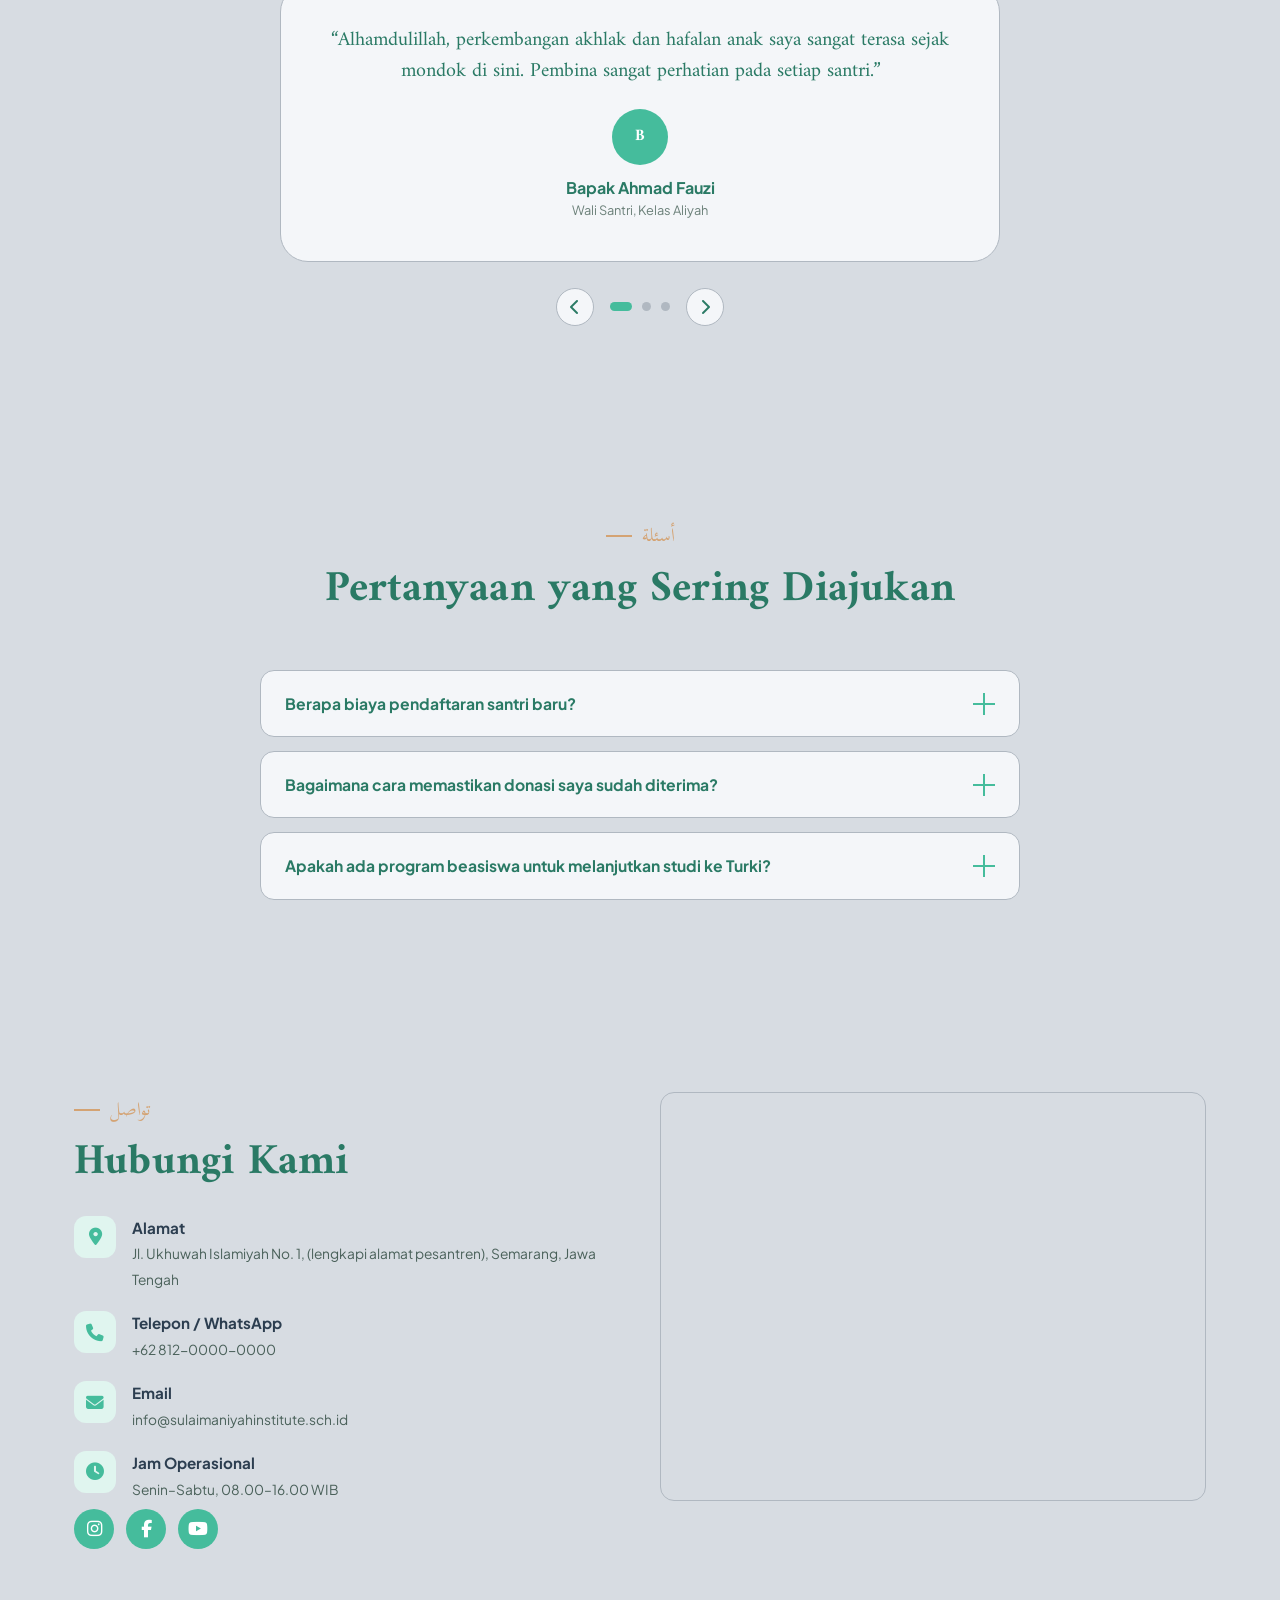
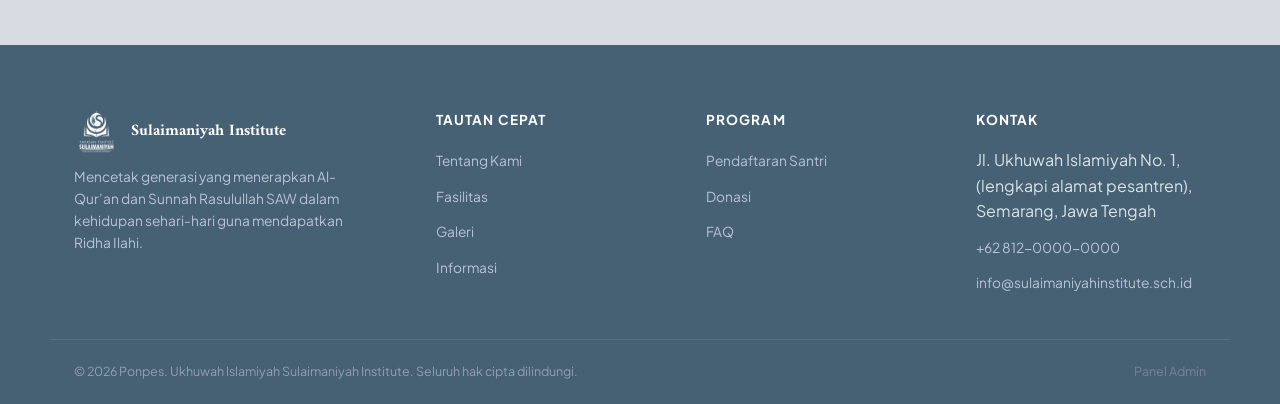
==== commit fe26feec: "Updated" ====
--- a/index.html
+++ b/index.html
@@ -19,34 +19,34 @@
 <!-- ==================== SVG SPRITE (signature geometric motifs) ==================== -->
 <svg width="0" height="0" style="position:absolute" aria-hidden="true">
   <symbol id="star-mark" viewBox="0 0 64 64">
-    <circle cx="32" cy="32" r="31" fill="#0E3A30"/>
-    <g fill="none" stroke="#E7C77E" stroke-width="2">
+    <circle cx="32" cy="32" r="31" fill="#2a7a65"/>
+    <g fill="none" stroke="#faedcd" stroke-width="2">
       <rect x="15" y="15" width="34" height="34"/>
       <rect x="15" y="15" width="34" height="34" transform="rotate(45 32 32)"/>
     </g>
-    <circle cx="32" cy="32" r="6" fill="#E7C77E"/>
+    <circle cx="32" cy="32" r="6" fill="#faedcd"/>
   </symbol>
   <symbol id="corner-ornament" viewBox="0 0 40 40">
-    <path d="M2 20 V6 a4 4 0 0 1 4-4 H20" fill="none" stroke="#B9862E" stroke-width="1.6"/>
-    <rect x="9" y="9" width="9" height="9" transform="rotate(45 13.5 13.5)" fill="none" stroke="#B9862E" stroke-width="1.4"/>
+    <path d="M2 20 V6 a4 4 0 0 1 4-4 H20" fill="none" stroke="#d4a373" stroke-width="1.6"/>
+    <rect x="9" y="9" width="9" height="9" transform="rotate(45 13.5 13.5)" fill="none" stroke="#d4a373" stroke-width="1.4"/>
   </symbol>
   <symbol id="hero-art" viewBox="0 0 480 600">
     <rect width="480" height="600" fill="none"/>
     <g opacity=".9">
-      <path d="M0 460 h480 v140 H0 Z" fill="#0B2E26"/>
-      <path d="M60 460 v-90 a180 180 0 0 1 360 0 v90 Z" fill="#134539"/>
-      <path d="M60 460 v-90 a180 180 0 0 1 360 0 v90 Z" fill="none" stroke="#E7C77E" stroke-width="2" opacity=".5"/>
-      <circle cx="240" cy="250" r="46" fill="#134539" stroke="#E7C77E" stroke-width="2"/>
-      <path d="M240 165 v-38 M226 141 h28" stroke="#E7C77E" stroke-width="3" stroke-linecap="round"/>
-      <path d="M150 460 v-150 h30 v150 Z M300 460 v-150 h30 v150 Z" fill="#0E3A30" opacity=".8"/>
-      <circle cx="165" cy="250" r="42" fill="none" stroke="#E7C77E" stroke-width="2" opacity=".55"/>
-      <path d="M165 225 v-25 M152 200 h26" stroke="#E7C77E" stroke-width="2.4" stroke-linecap="round" opacity=".55"/>
-      <circle cx="315" cy="250" r="42" fill="none" stroke="#E7C77E" stroke-width="2" opacity=".55"/>
-      <path d="M315 225 v-25 M302 200 h26" stroke="#E7C77E" stroke-width="2.4" stroke-linecap="round" opacity=".55"/>
-      <g stroke="#E7C77E" stroke-width="1.2" opacity=".35">
+      <path d="M0 460 h480 v140 H0 Z" fill="#246654"/>
+      <path d="M60 460 v-90 a180 180 0 0 1 360 0 v90 Z" fill="#358f77"/>
+      <path d="M60 460 v-90 a180 180 0 0 1 360 0 v90 Z" fill="none" stroke="#faedcd" stroke-width="2" opacity=".5"/>
+      <circle cx="240" cy="250" r="46" fill="#358f77" stroke="#faedcd" stroke-width="2"/>
+      <path d="M240 165 v-38 M226 141 h28" stroke="#faedcd" stroke-width="3" stroke-linecap="round"/>
+      <path d="M150 460 v-150 h30 v150 Z M300 460 v-150 h30 v150 Z" fill="#2a7a65" opacity=".8"/>
+      <circle cx="165" cy="250" r="42" fill="none" stroke="#faedcd" stroke-width="2" opacity=".55"/>
+      <path d="M165 225 v-25 M152 200 h26" stroke="#faedcd" stroke-width="2.4" stroke-linecap="round" opacity=".55"/>
+      <circle cx="315" cy="250" r="42" fill="none" stroke="#faedcd" stroke-width="2" opacity=".55"/>
+      <path d="M315 225 v-25 M302 200 h26" stroke="#faedcd" stroke-width="2.4" stroke-linecap="round" opacity=".55"/>
+      <g stroke="#faedcd" stroke-width="1.2" opacity=".35">
         <path d="M60 380 h360 M60 340 h360"/>
       </g>
-      <g fill="#E7C77E" opacity=".8">
+      <g fill="#faedcd" opacity=".8">
         <circle cx="40" cy="60" r="1.6"/><circle cx="80" cy="90" r="1.6"/><circle cx="120" cy="50" r="1.6"/>
         <circle cx="380" cy="70" r="1.6"/><circle cx="420" cy="110" r="1.6"/><circle cx="350" cy="120" r="1.6"/>
       </g>
@@ -81,7 +81,7 @@
         <option value="en">EN</option>
         <option value="tr">TR</option>
       </select>
-      <a href="https://script.google.com/macros/s/AKfycbxZH0xpo0MbJHlAeIB3NntJ_ItyDKRrobvOrM9YGnm0BiR2CP-2OiLQPLO2JiLP1DXa9Q/exec" target="_blank" class="btn btn-primary"><span data-i18n="btnDaftarSekarang">Daftar Sekarang</span> <i class="fa-solid fa-arrow-right"></i></a>
+      <a href="https://script.google.com/macros/s/AKfycbxZH0xpo0MbJHlAeIB3NntJ_ItyDKRrobvOrM9YGnm0BiR2CP-2OiLQPLO2JiLP1DXa9Q/exec" target="_blank" class="btn btn-outline-light"><span data-i18n="btnDaftarSekarang">Daftar Sekarang</span> <i class="fa-solid fa-arrow-right"></i></a>
       <button class="nav-toggle" id="navToggle" aria-label="Buka menu" aria-expanded="false">
         <i class="fa-solid fa-bars"></i>
       </button>
@@ -204,8 +204,8 @@
           <div class="qris-box" style="text-align: center;"> <img src="assets/image/QRIS_BSI.png"
                  alt="QRIS Donasi Pesantren Sulaimaniyah"
                  style="width:100%; max-width:250px; height:auto; border-radius:8px; display: block; margin-inline: auto;" />
-            <p style="font-size:.78rem;color:#5a7069"><b>A01</b></p>
-            <p style="font-size:.78rem;color:#5a7069">NMID: ID2023253871628</p>
+            <p style="font-size:.78rem;color:#5c6c7b"><b>A01</b></p>
+            <p style="font-size:.78rem;color:#5c6c7b">NMID: ID2023253871628</p>
             <p style="margin-top:12px; font-weight:700; color:var(--emerald-deep);" data-i18n="donasiScanQris">Scan QRIS Donasi</p>
           </div>
           <p style="font-size:.8rem;color:#CFE0D8;margin-top:16px"><i class="fa-solid fa-shield-heart"></i>&nbsp; <span data-i18n="donasiKonfirmasiNote">Setelah transfer, mohon isi formulir konfirmasi di samping agar donasi Anda tercatat dengan baik.</span></p>
@@ -355,7 +355,7 @@
     <button class="news-modal-close" id="newsModalClose" aria-label="Tutup">&times;</button>
     <p class="eyebrow" id="newsModalMeta"></p>
     <h3 id="newsModalTitle" style="margin-bottom:14px"></h3>
-    <p id="newsModalBody" style="color:#4a615a;font-size:.94rem;line-height:1.7"></p>
+    <p id="newsModalBody" style="color:#4d5d6d;font-size:.94rem;line-height:1.7"></p>
   </div>
 </div>
 
--- a/css/style.css
+++ b/css/style.css
@@ -7,16 +7,16 @@
 
 :root{
   /* -- Color tokens ------------------------------------------------------ */
-  --ink:            #16302A;   /* deep pine ink — body text on light        */
-  --emerald:        #1F5F4E;   /* primary brand green                       */
-  --emerald-deep:   #0E3A30;   /* dark green — footer, night sections       */
-  --emerald-soft:   #E7EFE9;   /* pale green tint for chips/backgrounds     */
-  --gold:           #B9862E;   /* antique illumination gold                 */
-  --gold-light:     #E7C77E;   /* light gold for hairlines on dark          */
-  --parchment:      #F6F0E2;   /* warm parchment section background        */
-  --parchment-line: #E4D8BC;   /* hairline borders on parchment            */
-  --ivory:          #FBF8F1;   /* card surface                              */
-  --indigo:         #1B2A44;  /* maghrib-sky accent, used sparingly        */
+  --ink:            #2c3e50;   /* deep pine ink — body text on light        */
+  --emerald:        #45bc9c;   /* primary brand green                       */
+  --emerald-deep:   #2a7a65;   /* dark green — footer, night sections       */
+  --emerald-soft:   #e0f5ef;   /* pale green tint for chips/backgrounds     */
+  --gold:           #d4a373;   /* antique illumination gold                 */
+  --gold-light:     #faedcd;   /* light gold for hairlines on dark          */
+  --parchment:      #d7dce2;   /* warm parchment section background        */
+  --parchment-line: #b0b8c1;   /* hairline borders on parchment            */
+  --ivory:          #f4f6f9;   /* card surface                              */
+  --indigo:         #466074;  /* maghrib-sky accent, used sparingly        */
   --white:          #FFFFFF;
   --danger:         #A3402C;
 
@@ -55,7 +55,7 @@
 body{
   font-family:var(--font-body);
   color:var(--ink);
-  background:var(--white);
+  background:var(--parchment);
   -webkit-font-smoothing:antialiased;
   line-height:1.6;
 }
@@ -106,7 +106,7 @@
 /* Font Awesome icon sizing inside themed containers */
 .facility-ic i, .dprogram .ic i, .about-list .ic i, .news-thumb i, .qris-box i{ font-size:1.35rem; }
 .contact-row .ic i, .fab i, .social-row a i{ font-size:1.1rem; }
-.nav-toggle i{ font-size:1.3rem; color:var(--emerald-deep); }
+.nav-toggle i{ font-size:1.3rem; color:#ffffff; }
 .testi-nav-arrow i{ font-size:1rem; }
 
 /* girih watermark background */
@@ -135,8 +135,8 @@
    Header / Nav
    ========================================================================== */
 .site-header{
-  position:sticky; top:0; z-index:200; background:rgba(251,248,241,.92); backdrop-filter:blur(10px);
-  border-bottom:1px solid var(--parchment-line);
+  position:sticky; top:0; z-index:200; background:rgba(69, 188, 156, 0.95); backdrop-filter:blur(10px);
+  border-bottom:1px solid rgba(255,255,255,0.2);
 }
 .nav{
   display:flex; align-items:center; justify-content:space-between; padding-block:14px;
@@ -152,20 +152,20 @@
   max-width: 215px; /* Memaksa teks konsisten ter-wrap menjadi 2 baris */
 }
 .brand-text strong{
-  font-family:var(--font-display); color:var(--emerald-deep); font-size:1.02rem;
+  font-family:var(--font-display); color:#ffffff; font-size:1.02rem;
   white-space: normal;
 }
-.brand-text span{ font-size:.7rem; letter-spacing:.14em; text-transform:uppercase; color:var(--gold); font-weight:700; }
+.brand-text span{ font-size:.7rem; letter-spacing:.14em; text-transform:uppercase; color:#e0f5ef; font-weight:700; }
 
 .nav-links{
   display:flex; align-items:center; justify-content:center;
   gap:clamp(12px, 1.8vw, 30px); /* Jarak dinamis, otomatis merapat jika teks panjang */
 }
 .nav-links a{
-  font-size:.92rem; font-weight:600; color:var(--ink); position:relative; padding-block:4px;
+  font-size:.92rem; font-weight:600; color:#ffffff; position:relative; padding-block:4px;
   white-space:nowrap; /* Mencegah teks menu patah menjadi 2 baris */
 }
-.nav-links a::after{ content:''; position:absolute; left:0; right:0; bottom:-2px; height:2px; background:var(--gold); transform:scaleX(0); transition:transform .25s var(--ease); }
+.nav-links a::after{ content:''; position:absolute; left:0; right:0; bottom:-2px; height:2px; background:#ffffff; transform:scaleX(0); transition:transform .25s var(--ease); }
 .nav-links a:hover::after, .nav-links a.active::after{ transform:scaleX(1); }
 
 .nav-cta{
@@ -175,14 +175,14 @@
 .lang-switcher {
   appearance: none;
   background-color: transparent;
-  border: 1px solid var(--parchment-line);
-  color: var(--ink);
+  border: 1px solid rgba(255,255,255,0.5);
+  color: #ffffff;
   padding: 6px 30px 6px 16px;
   border-radius: 800px;
   font-weight: 700;
   font-size: 0.85rem;
   cursor: pointer;
-  background-image: url("data:image/svg+xml;charset=UTF-8,%3Csvg xmlns='http://www.w3.org/2000/svg' viewBox='0 0 24 24' fill='none' stroke='%2316302A' stroke-width='2.5' stroke-linecap='round' stroke-linejoin='round'%3E%3Cpolyline points='6 9 12 15 18 9'%3E%3C/polyline%3E%3C/svg%3E");
+  background-image: url("data:image/svg+xml;charset=UTF-8,%3Csvg xmlns='http://www.w3.org/2000/svg' viewBox='0 0 24 24' fill='none' stroke='%23ffffff' stroke-width='2.5' stroke-linecap='round' stroke-linejoin='round'%3E%3Cpolyline points='6 9 12 15 18 9'%3E%3C/polyline%3E%3C/svg%3E");
   background-repeat: no-repeat;
   background-position: right 12px center;
   background-size: 12px;
@@ -194,11 +194,11 @@
   outline: none;
 }
 .nav-toggle{ display:none; background:none; border:none; padding:8px; }
-.nav-toggle span{ display:block; width:24px; height:2px; background:var(--emerald-deep); margin:5px 0; transition:transform .25s var(--ease), opacity .25s var(--ease); }
+.nav-toggle span{ display:block; width:24px; height:2px; background:#ffffff; margin:5px 0; transition:transform .25s var(--ease), opacity .25s var(--ease); }
 
 @media (max-width:960px){
   .nav-links{
-    position:fixed; inset:70px 0 0 0; background:var(--ivory); flex-direction:column; justify-content:flex-start;
+    position:fixed; inset:70px 0 0 0; background:#45bc9c; flex-direction:column; justify-content:flex-start;
     padding:32px 24px; gap:22px; transform:translateX(100%); transition:transform .3s var(--ease); overflow:auto;
   }
   .nav-links.open{ transform:translateX(0); }
@@ -211,7 +211,7 @@
    ========================================================================== */
 .hero{
   position:relative; padding-block:72px 100px; overflow:hidden;
-  background:radial-gradient(circle at 85% 0%, var(--emerald-soft) 0%, var(--white) 55%);
+  background:radial-gradient(circle at 85% 0%, var(--emerald-soft) 0%, var(--parchment) 55%);
 }
 .hero-grid{ display:grid; grid-template-columns:1.05fr .95fr; gap:56px; align-items:center; }
 @media (max-width:960px){ .hero-grid{ grid-template-columns:1fr; } }
@@ -249,7 +249,7 @@
 /* ==========================================================================
    Tentang
    ========================================================================== */
-.about{ background:var(--white); }
+.about{ background:transparent; }
 .about-grid{ display:grid; grid-template-columns:1fr 1fr; gap:64px; align-items:start; }
 @media (max-width:900px){ .about-grid{ grid-template-columns:1fr; } }
 .about-list{ margin-top:26px; display:grid; gap:16px; }
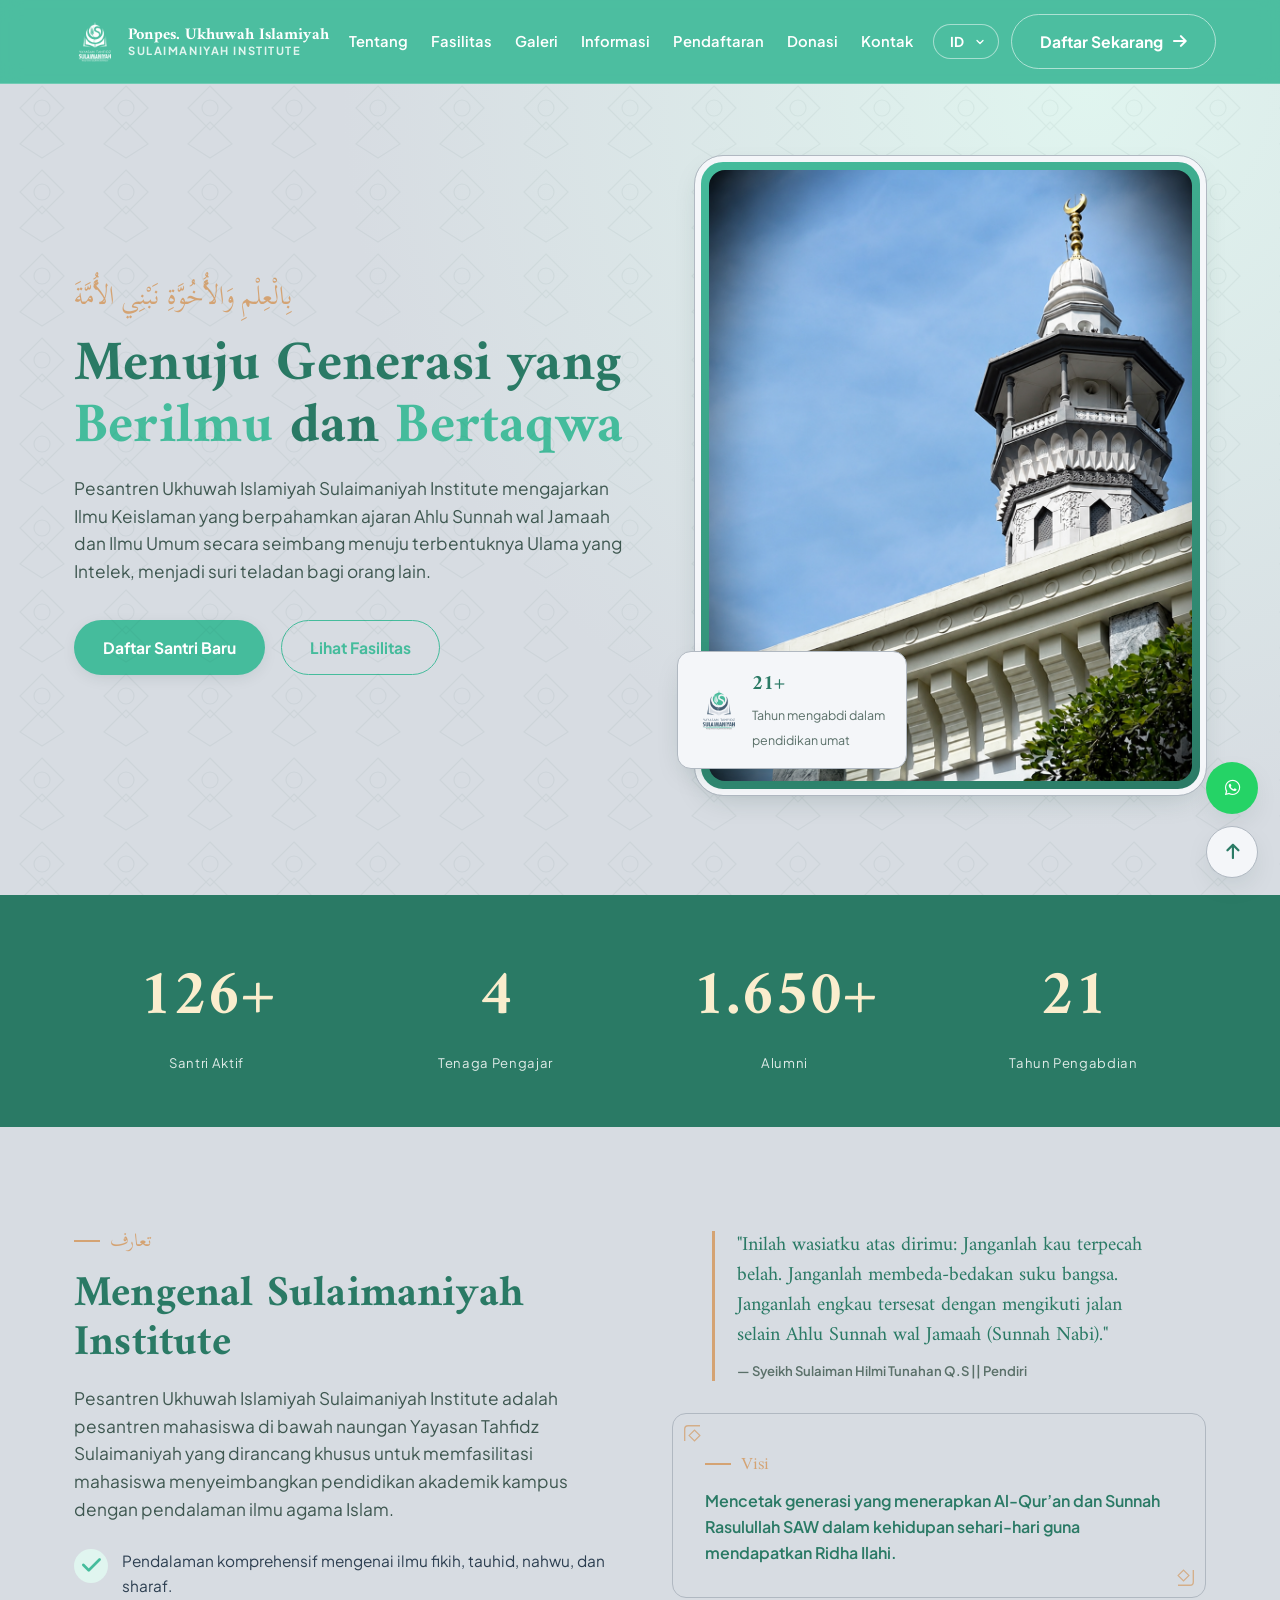
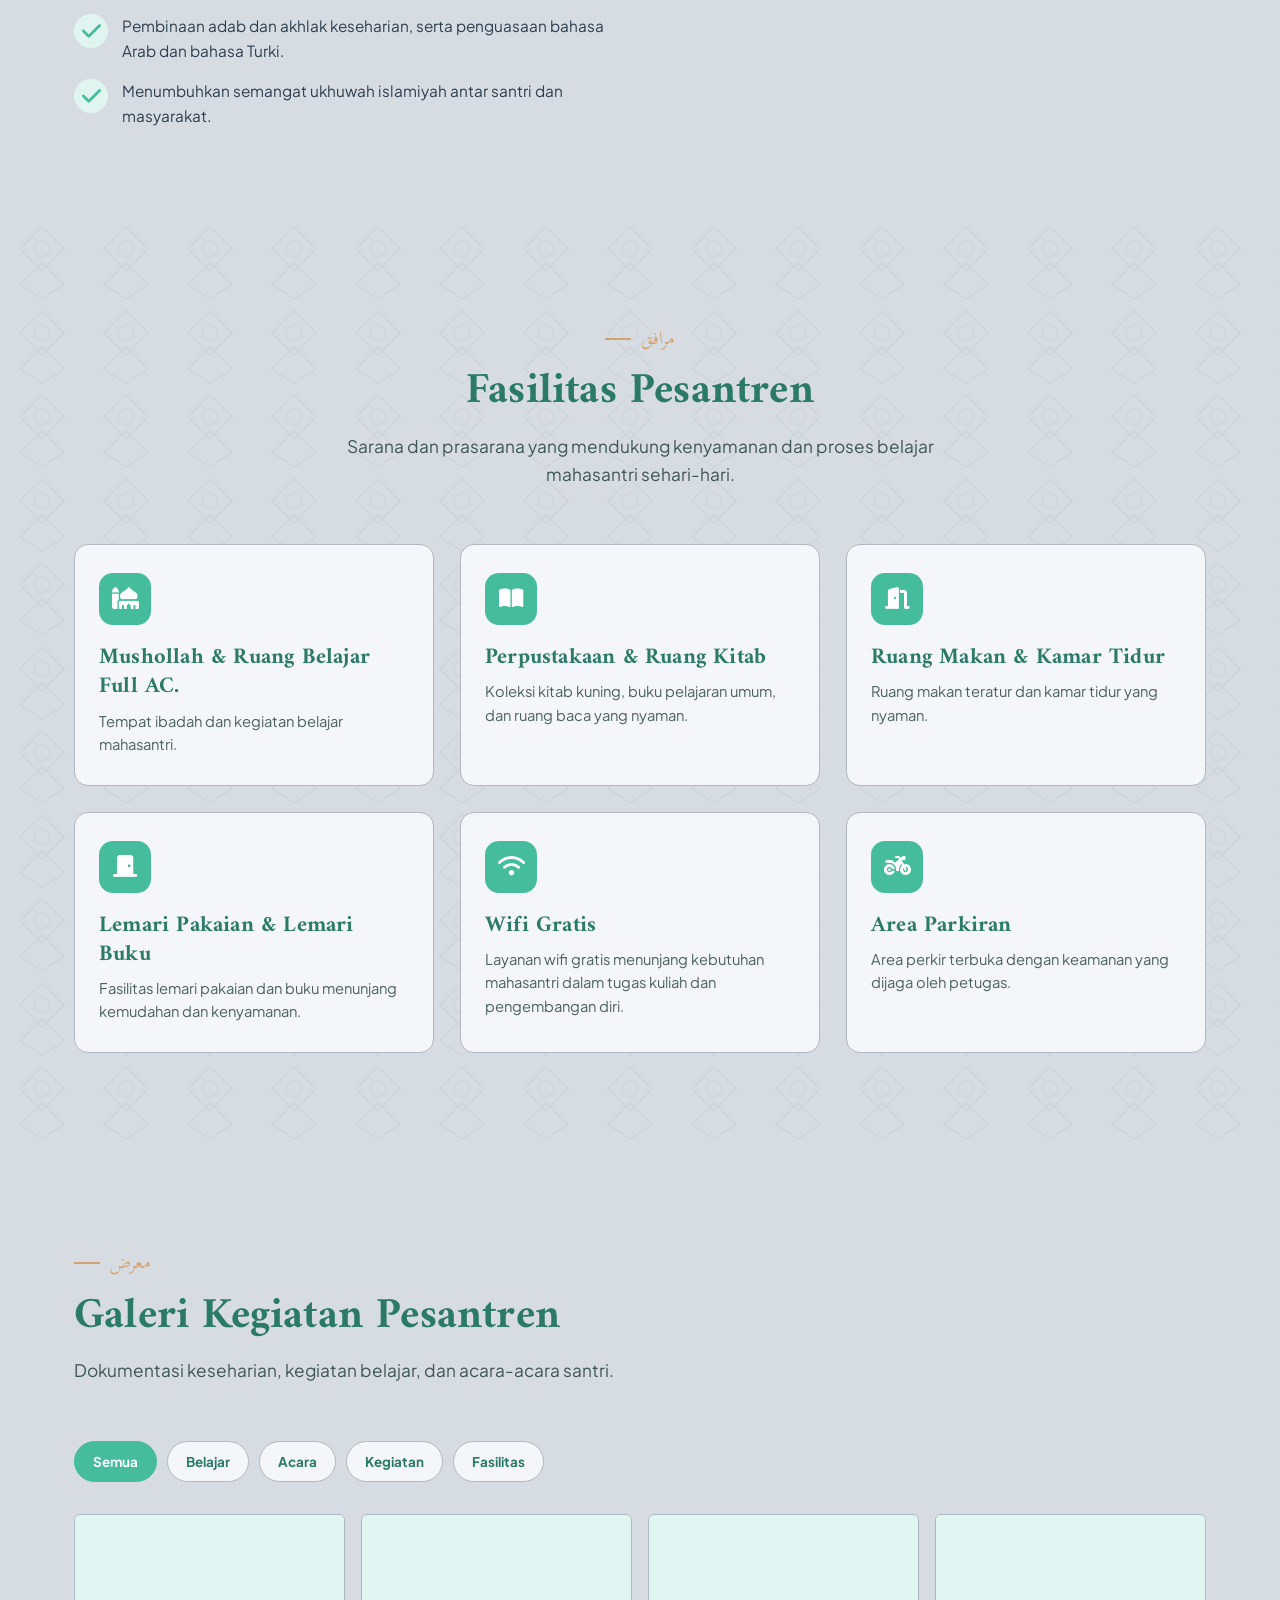
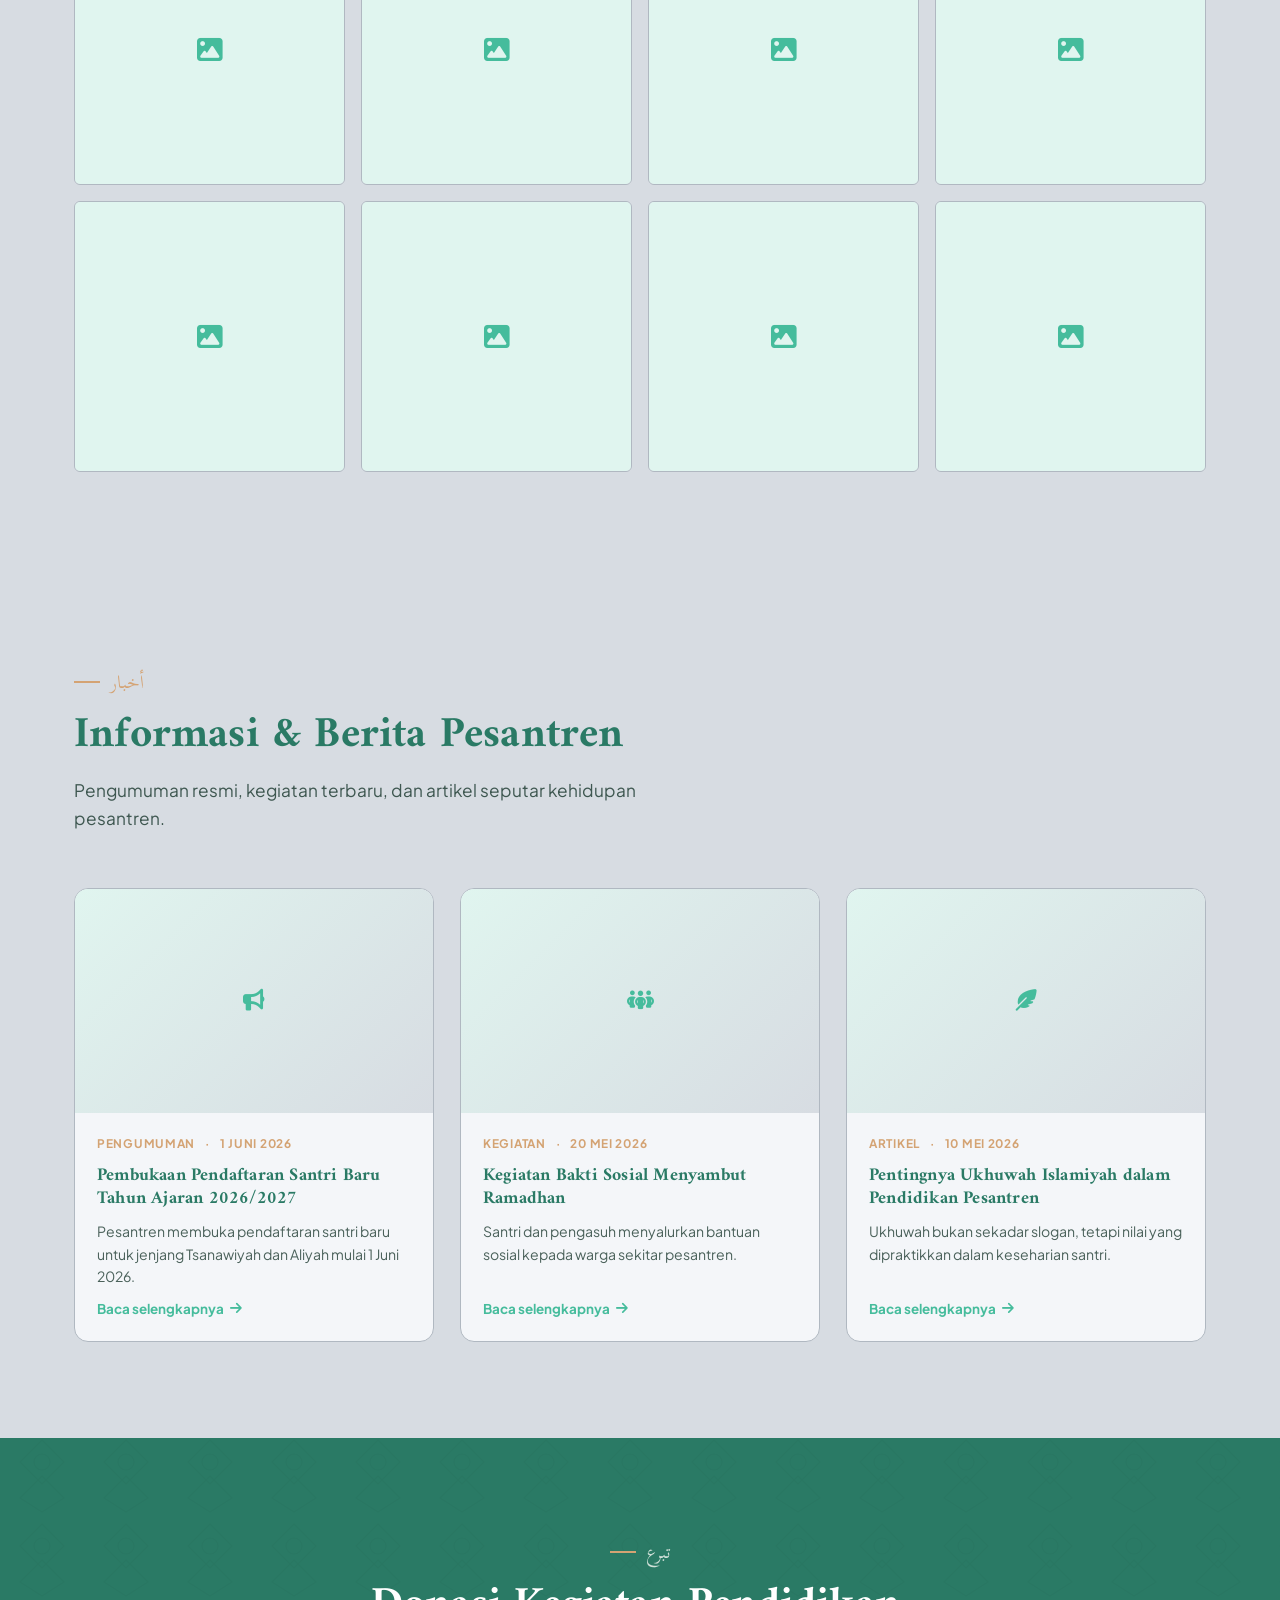
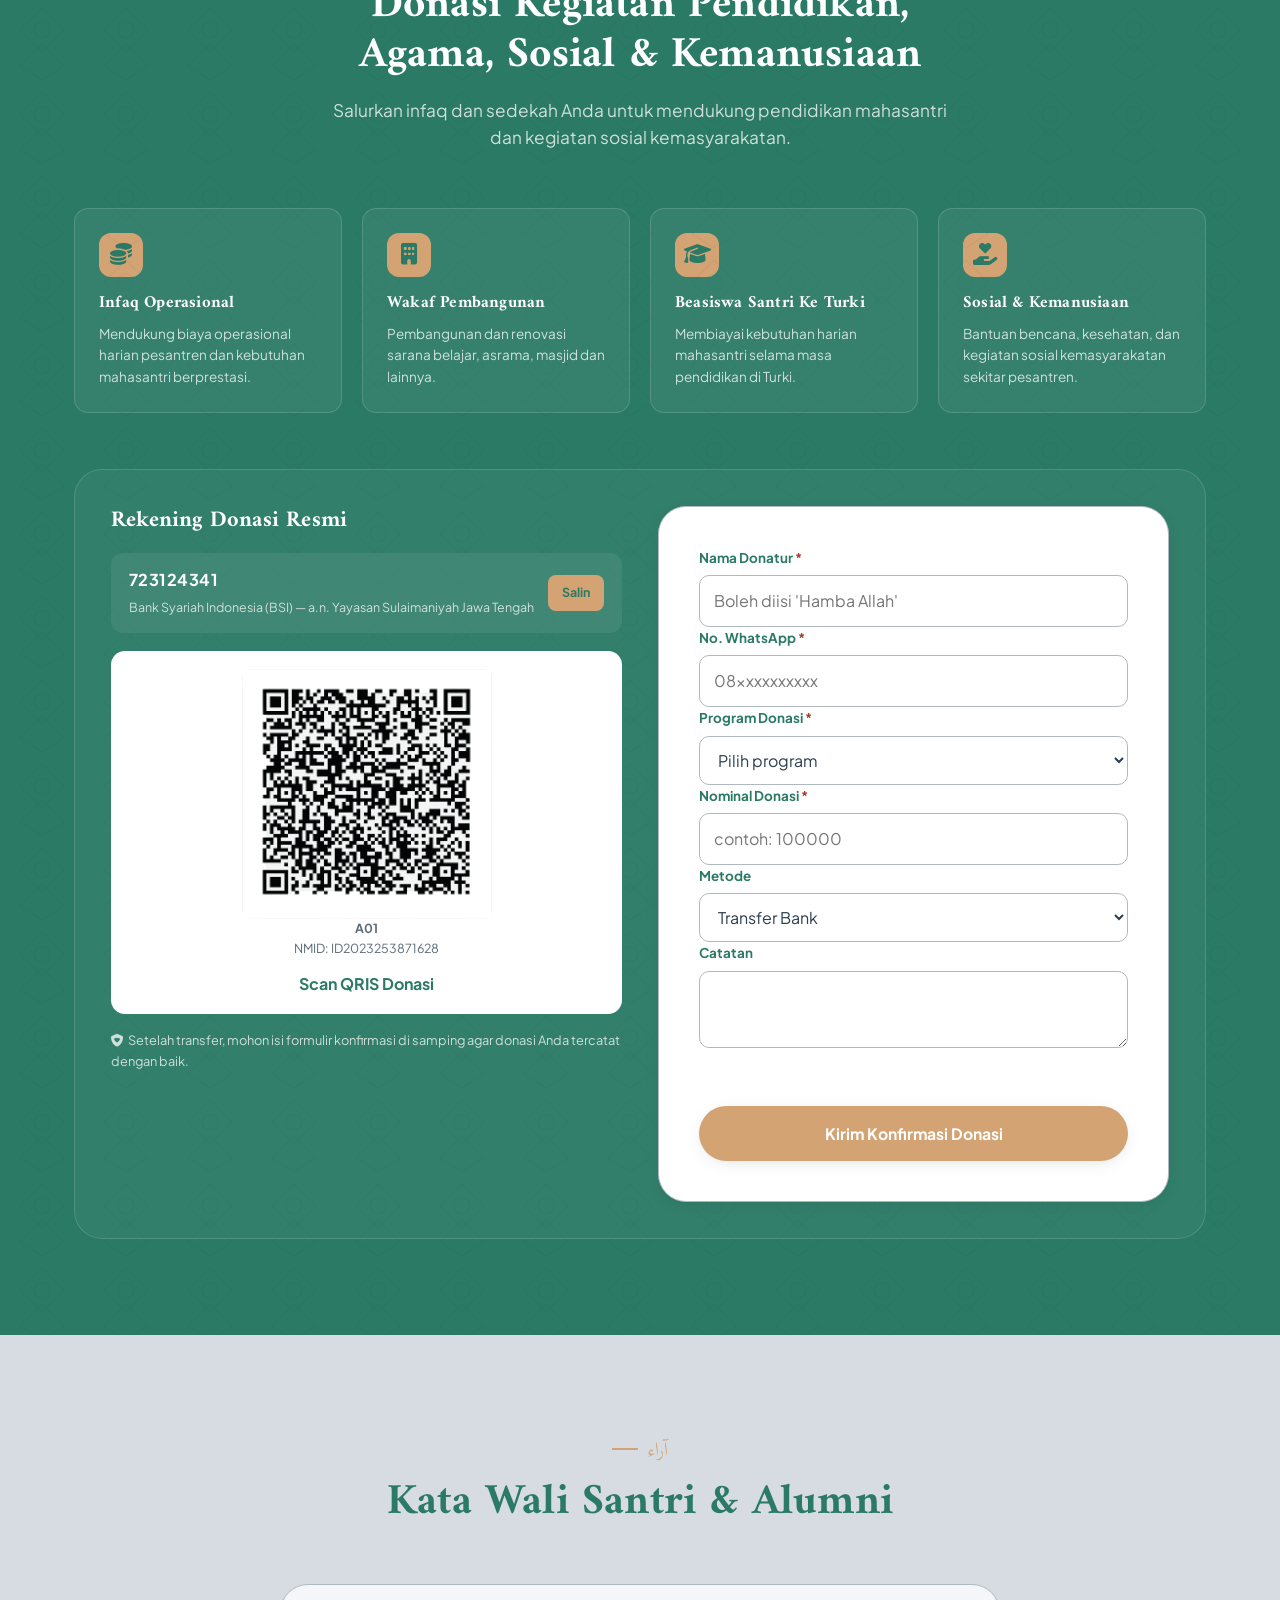
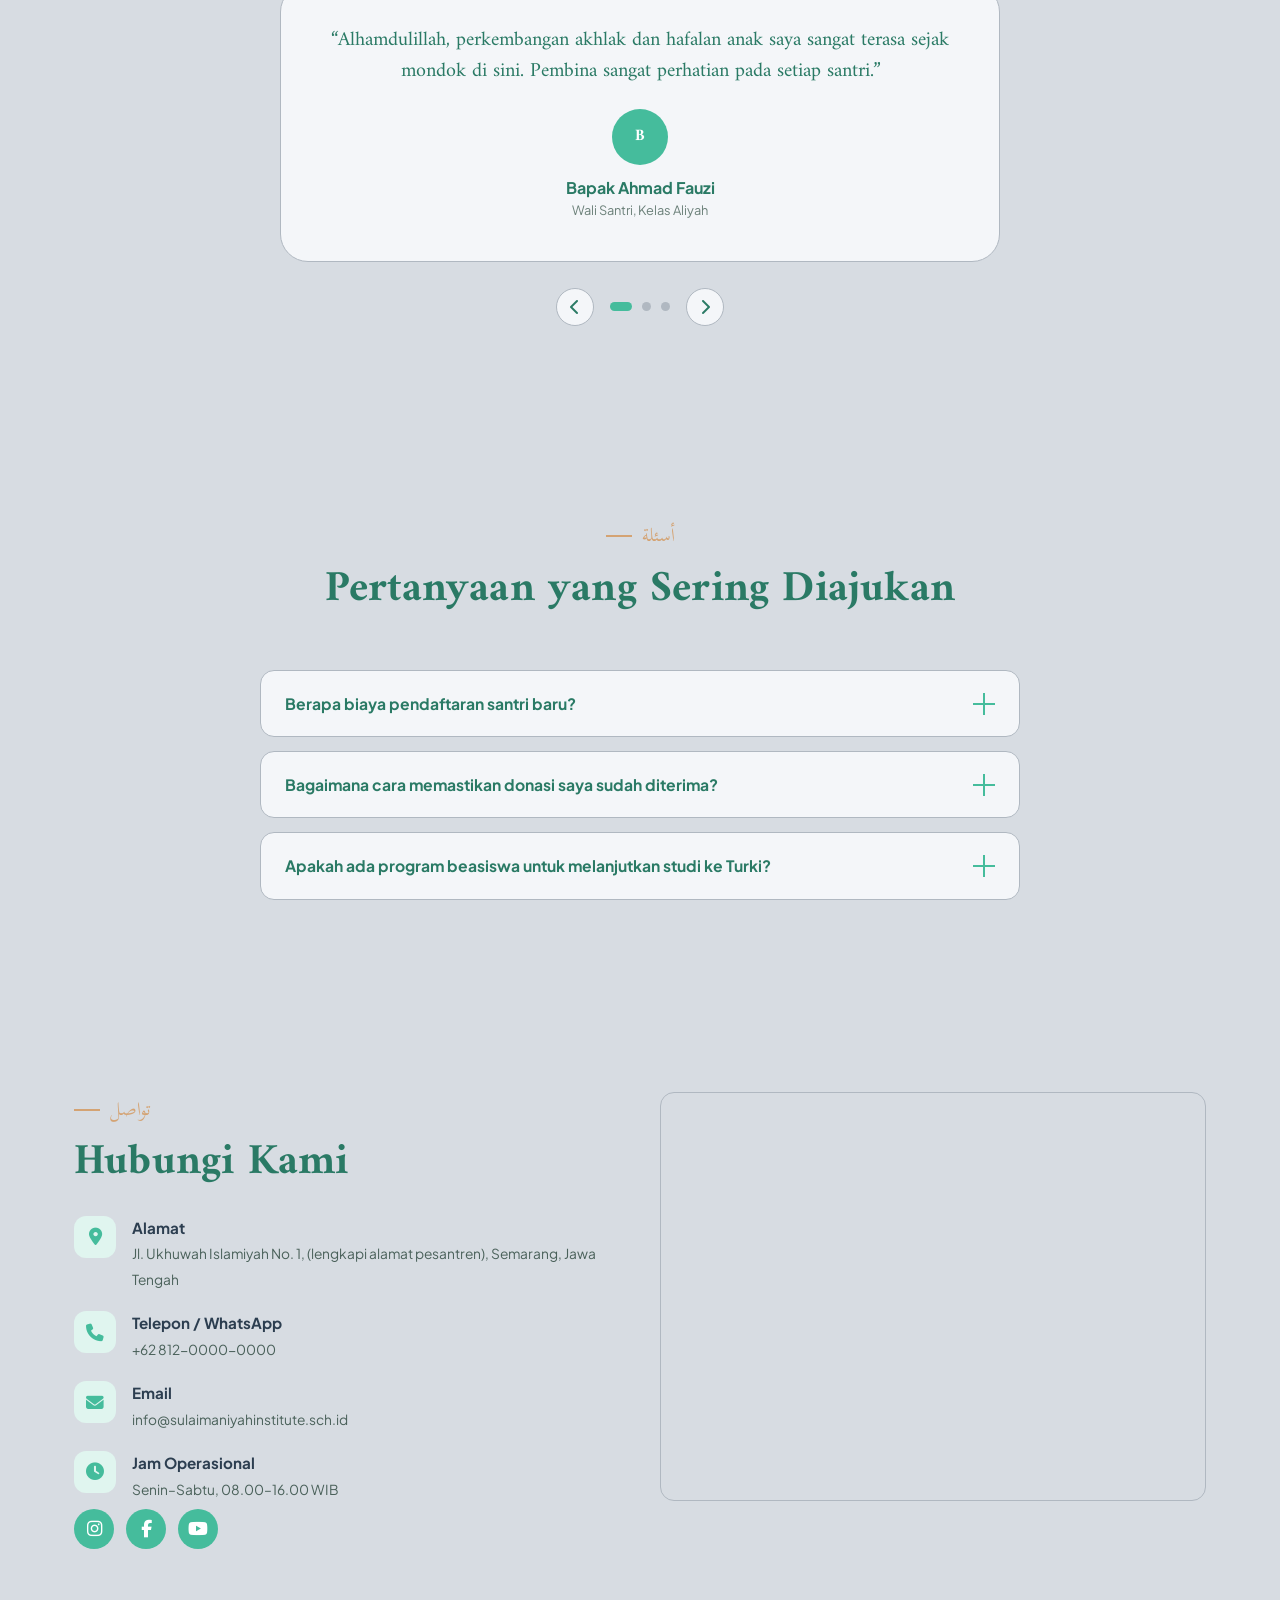
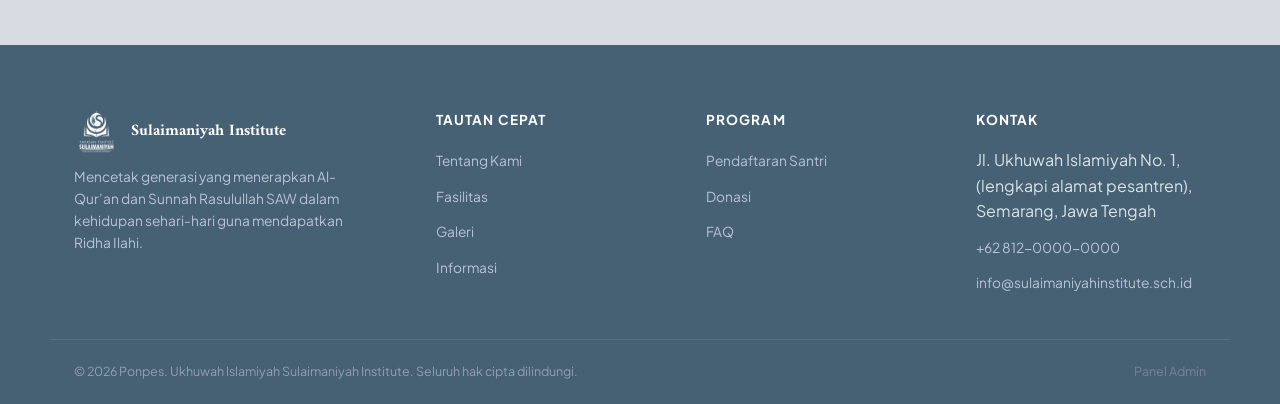
==== commit 1cf91fdb: "Updated" ====
--- a/index.html
+++ b/index.html
@@ -58,7 +58,7 @@
 <header class="site-header">
   <div class="container nav">
     <a href="#beranda" class="brand">
-      <img class="brand-mark" src="assets/image/sulaimaniyah.png" alt="Logo Sulaimaniyah Institute" />
+      <img class="brand-mark" src="assets/image/putih.png" alt="Logo Sulaimaniyah Institute" />
       <span class="brand-text">
         <strong>Ponpes. Ukhuwah Islamiyah</strong>
         <span>Sulaimaniyah Institute</span>
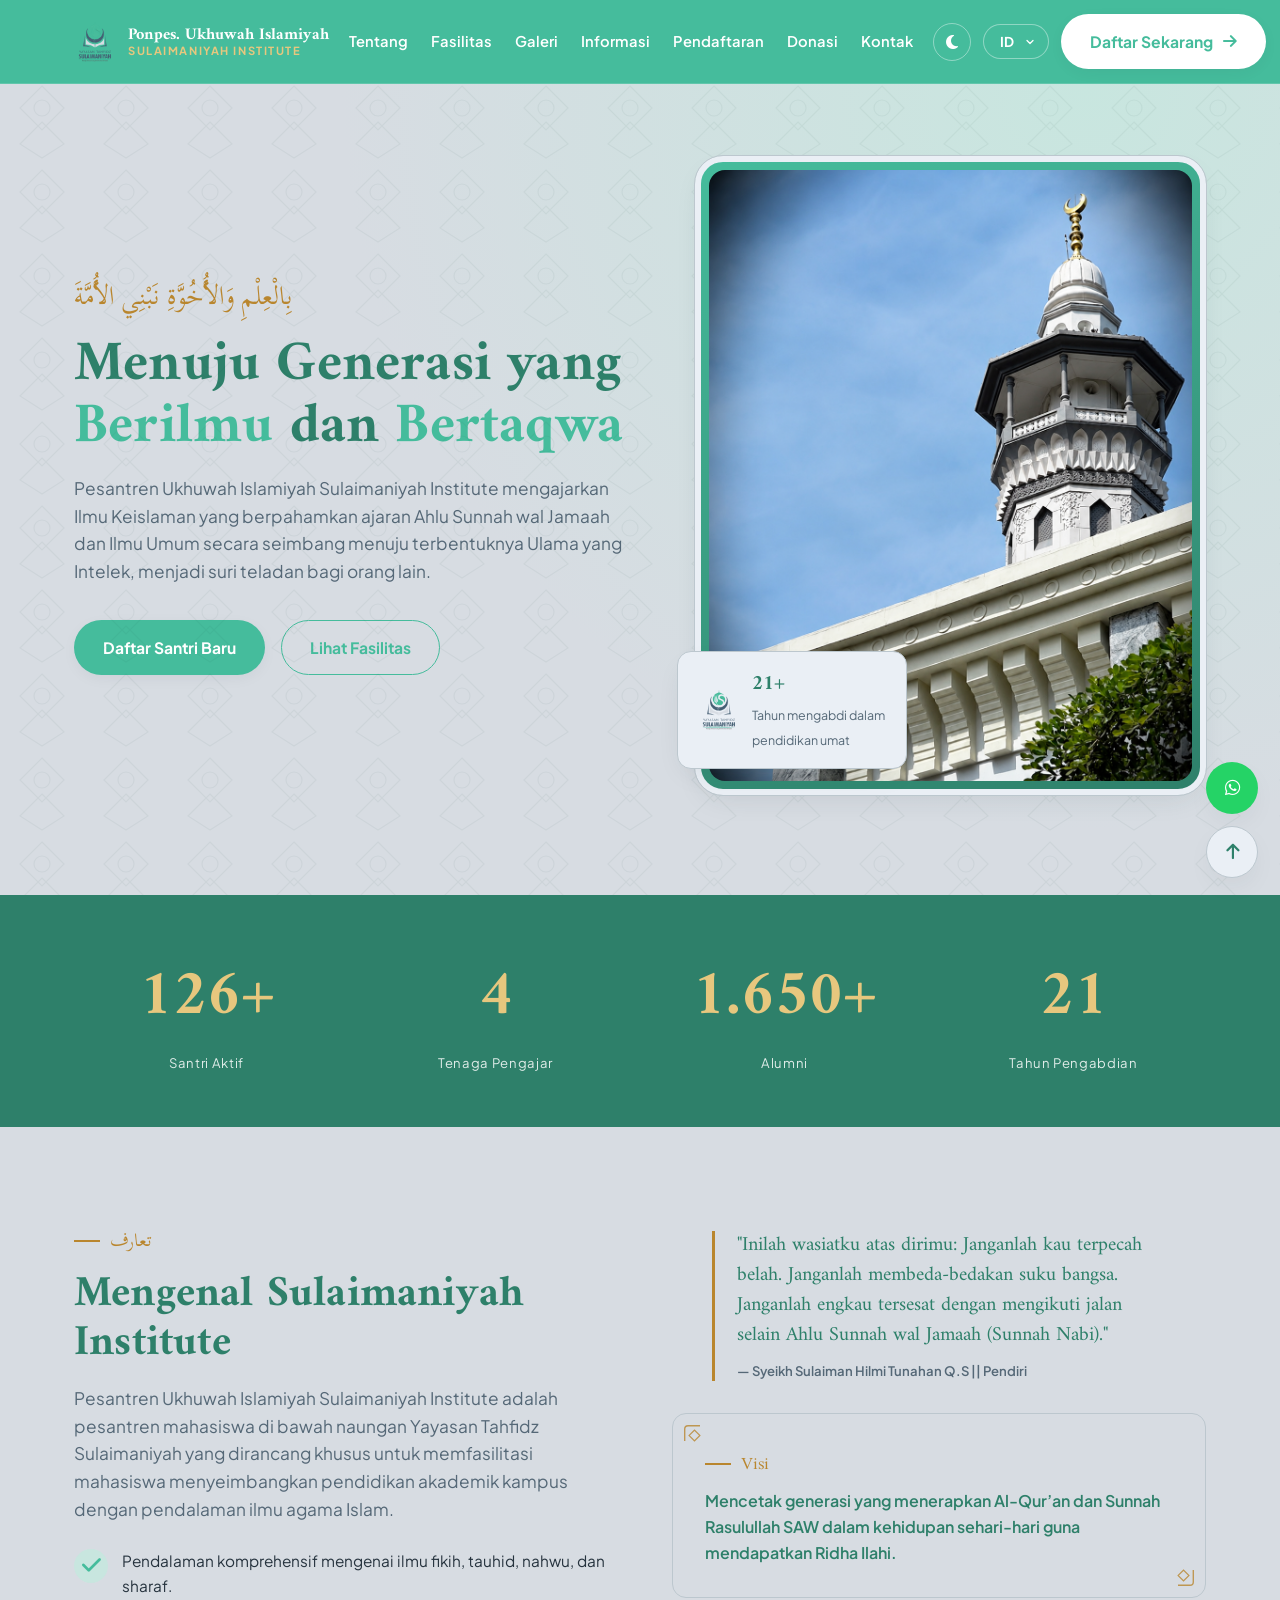
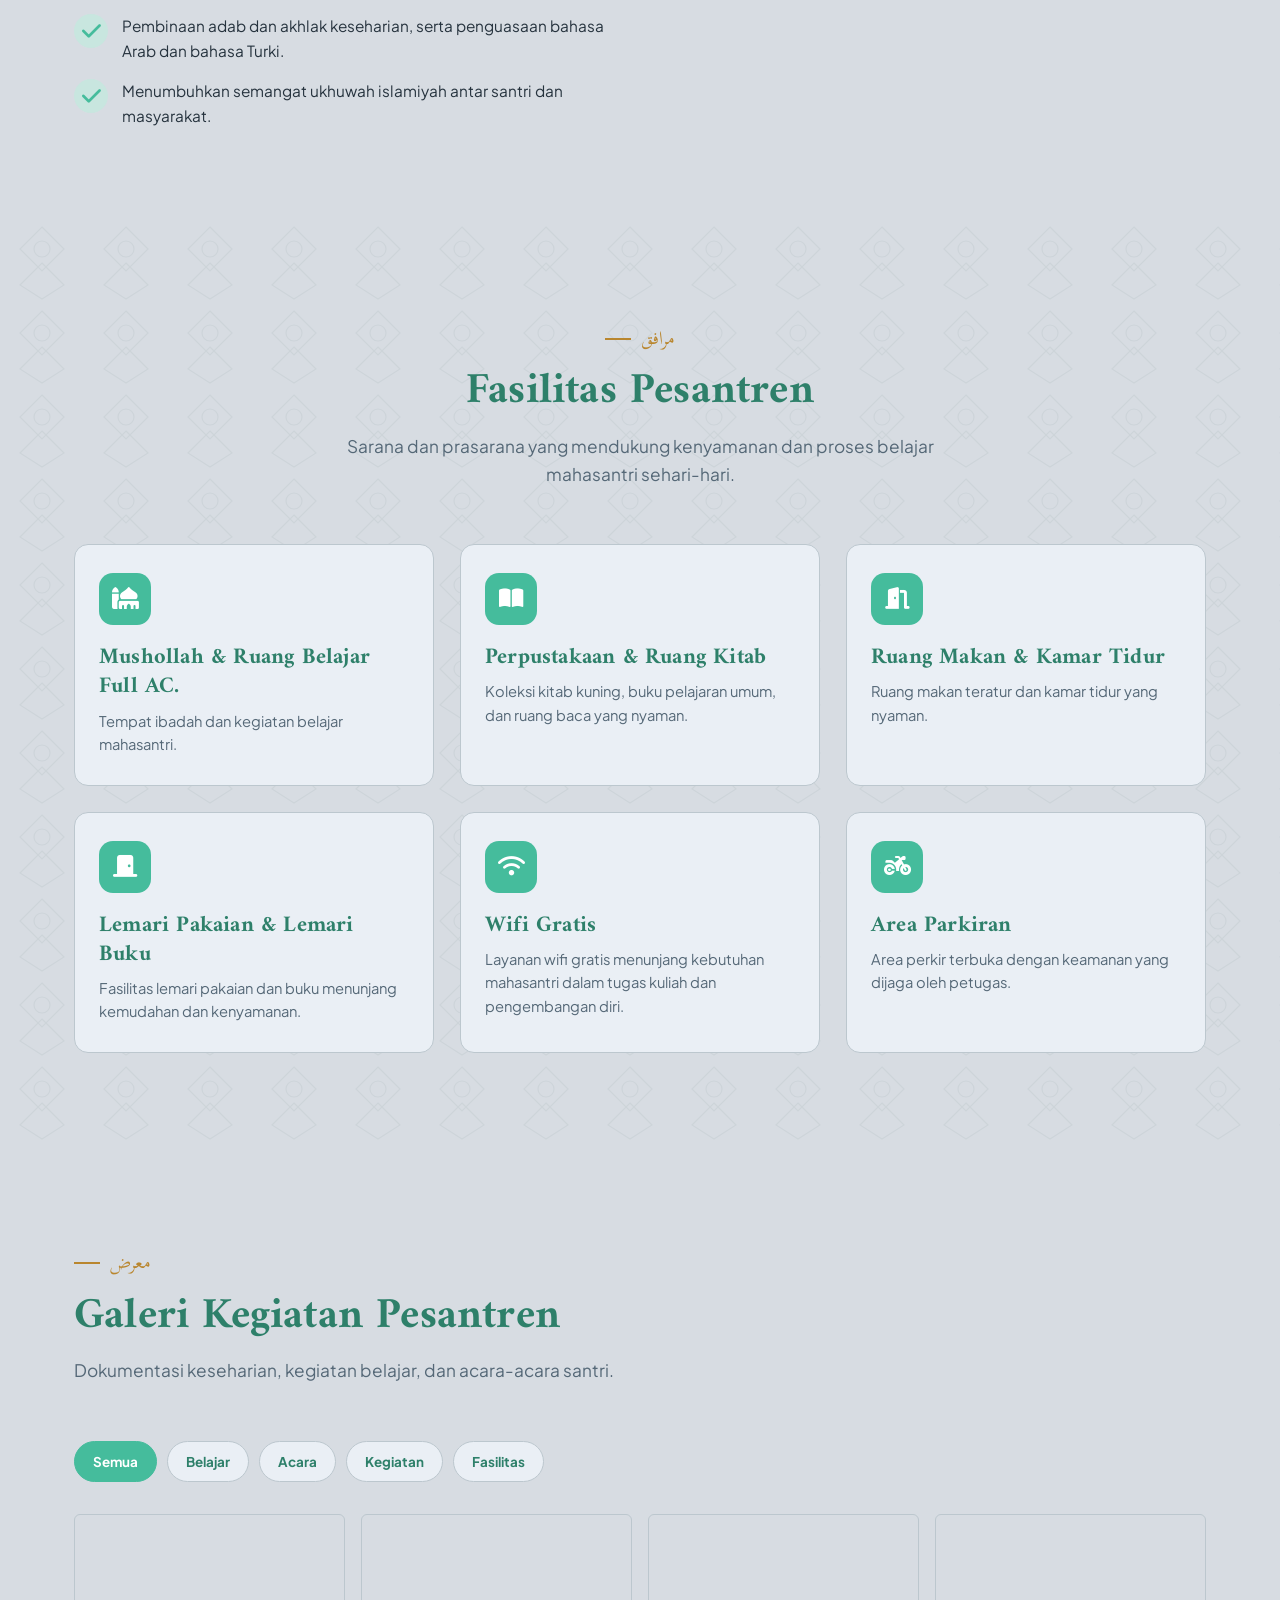
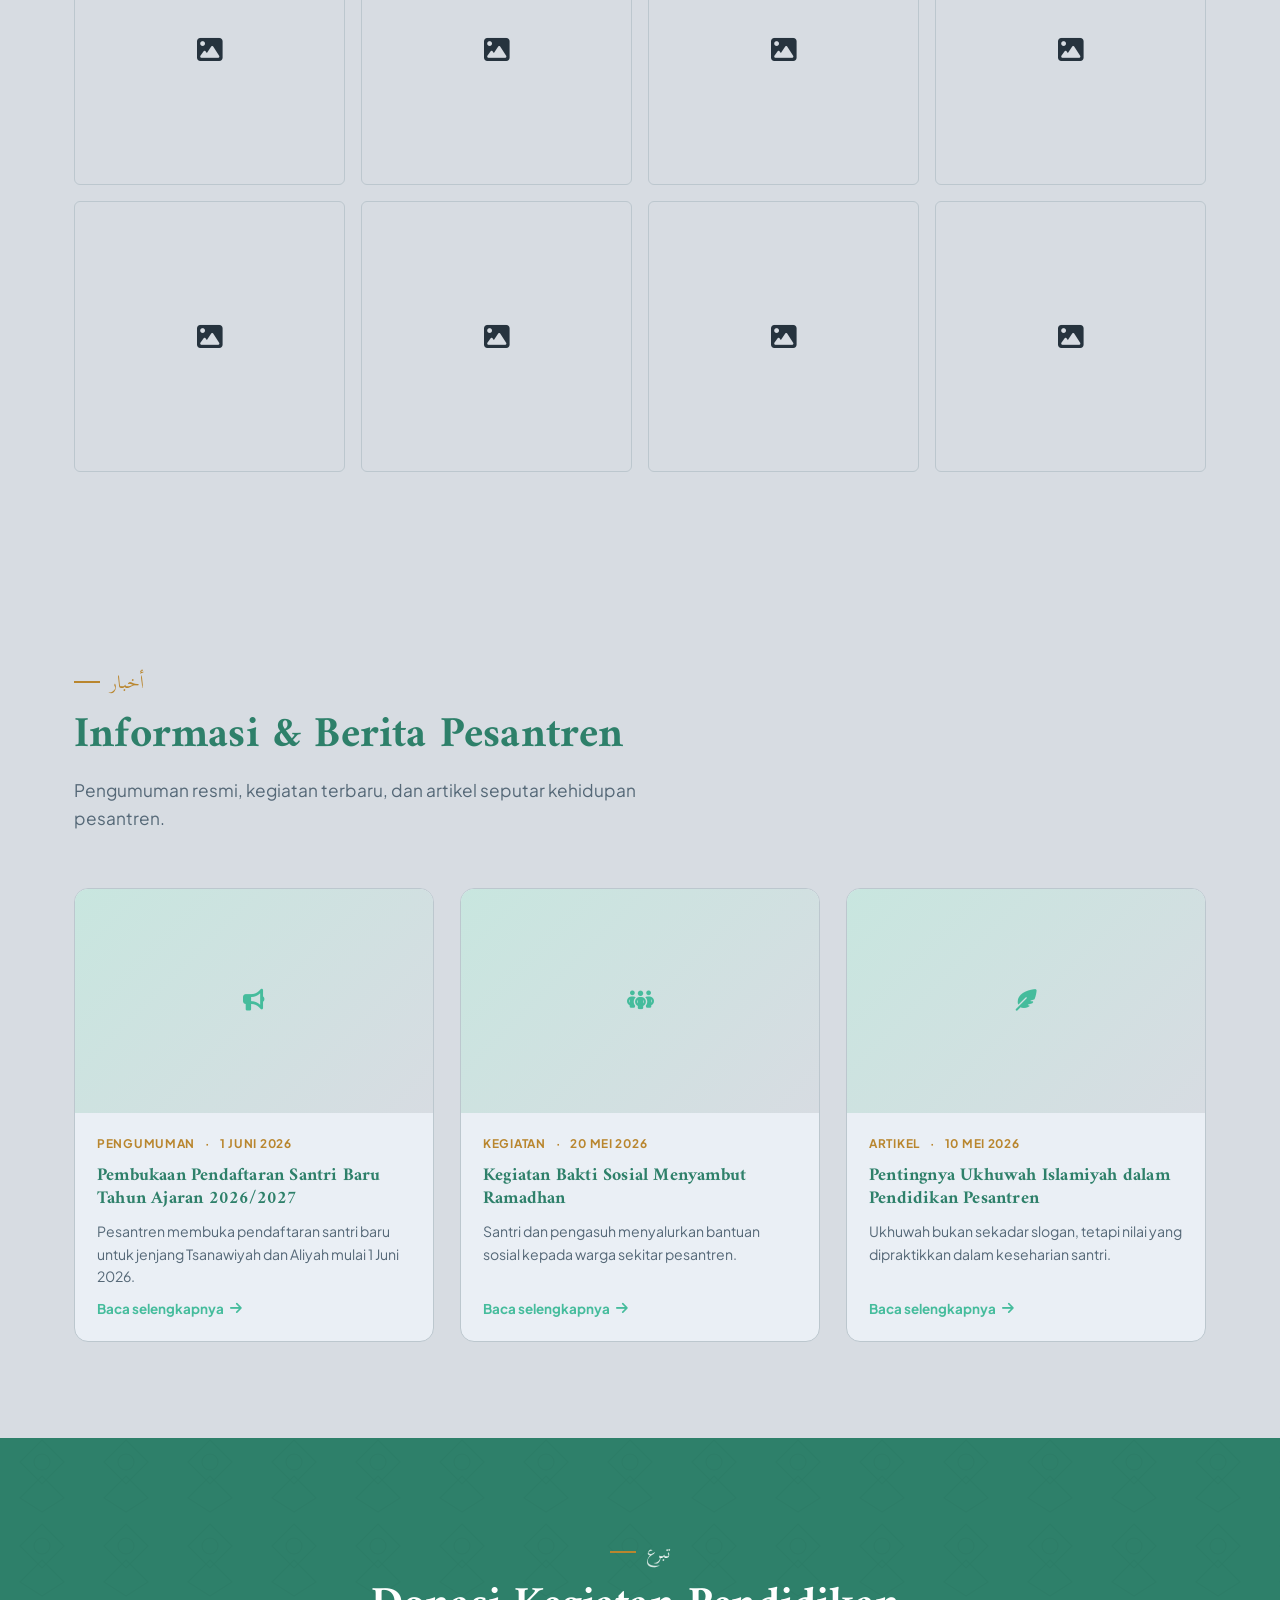
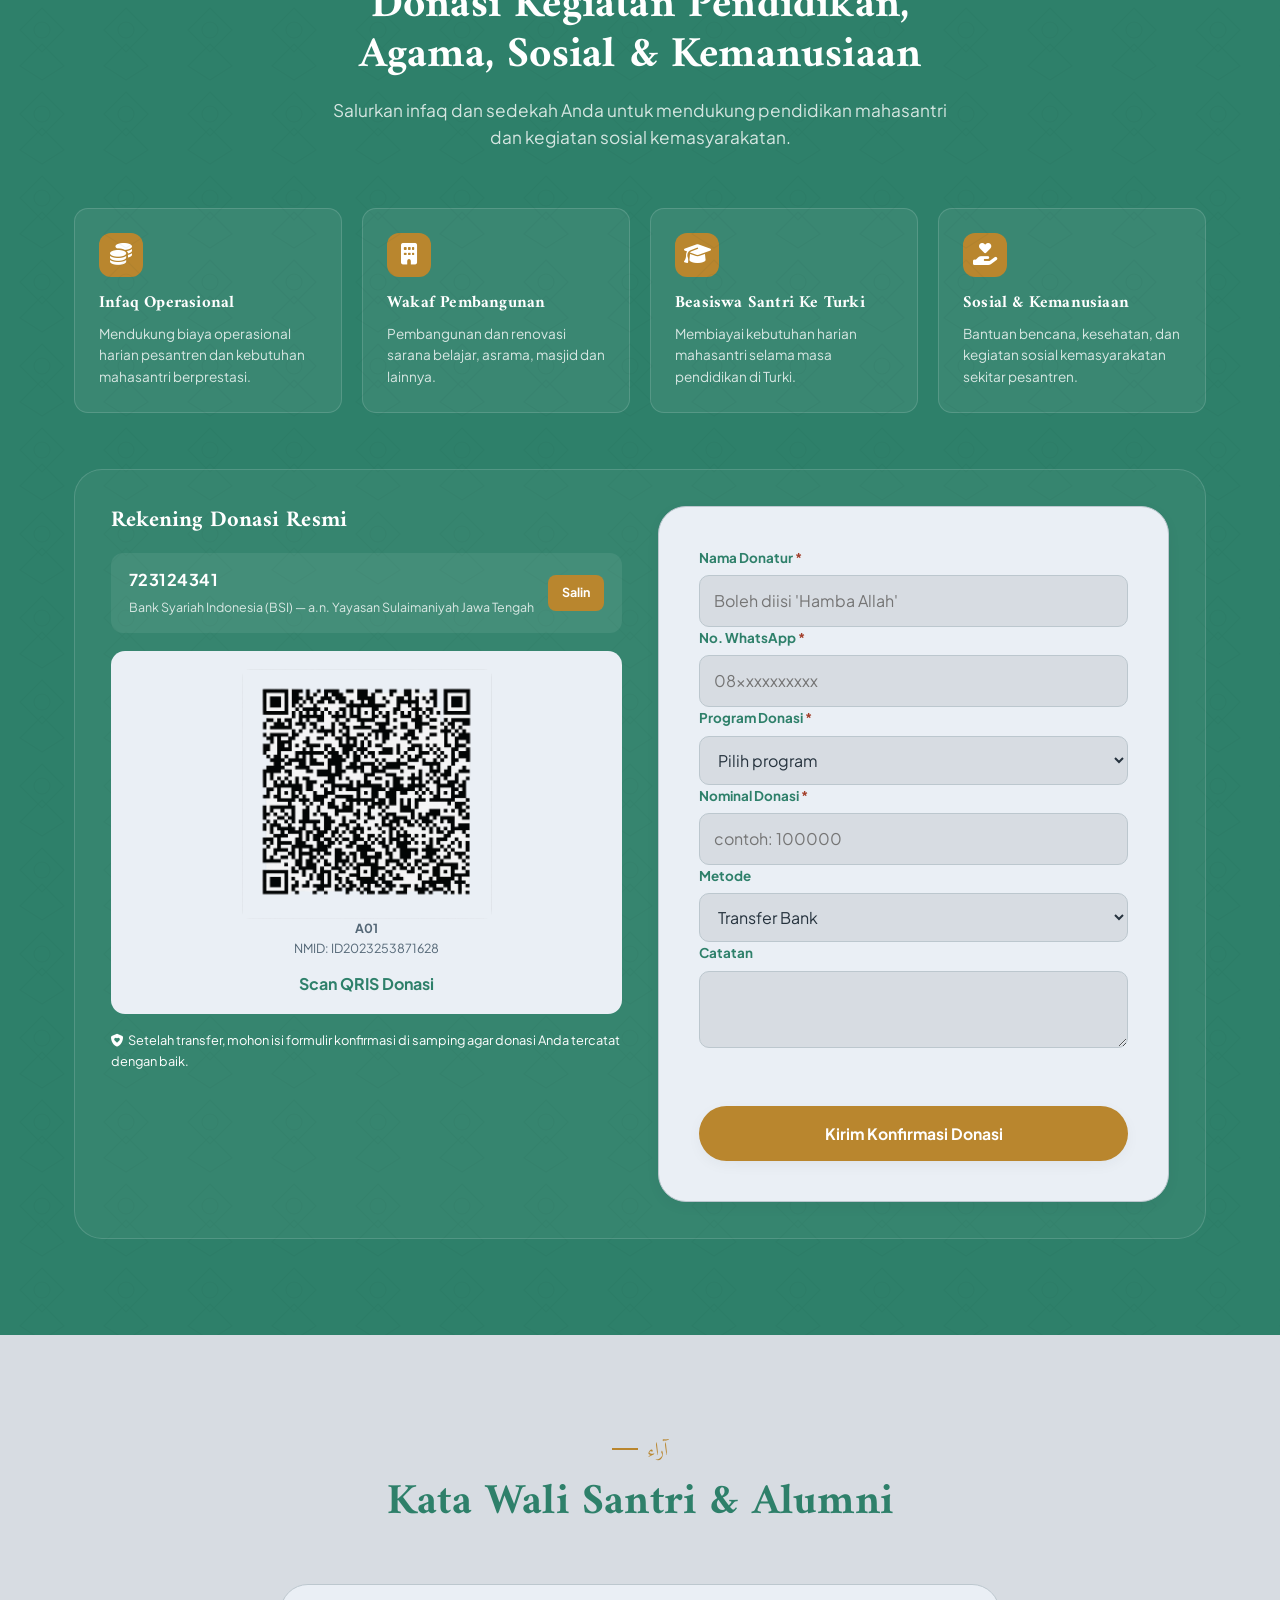
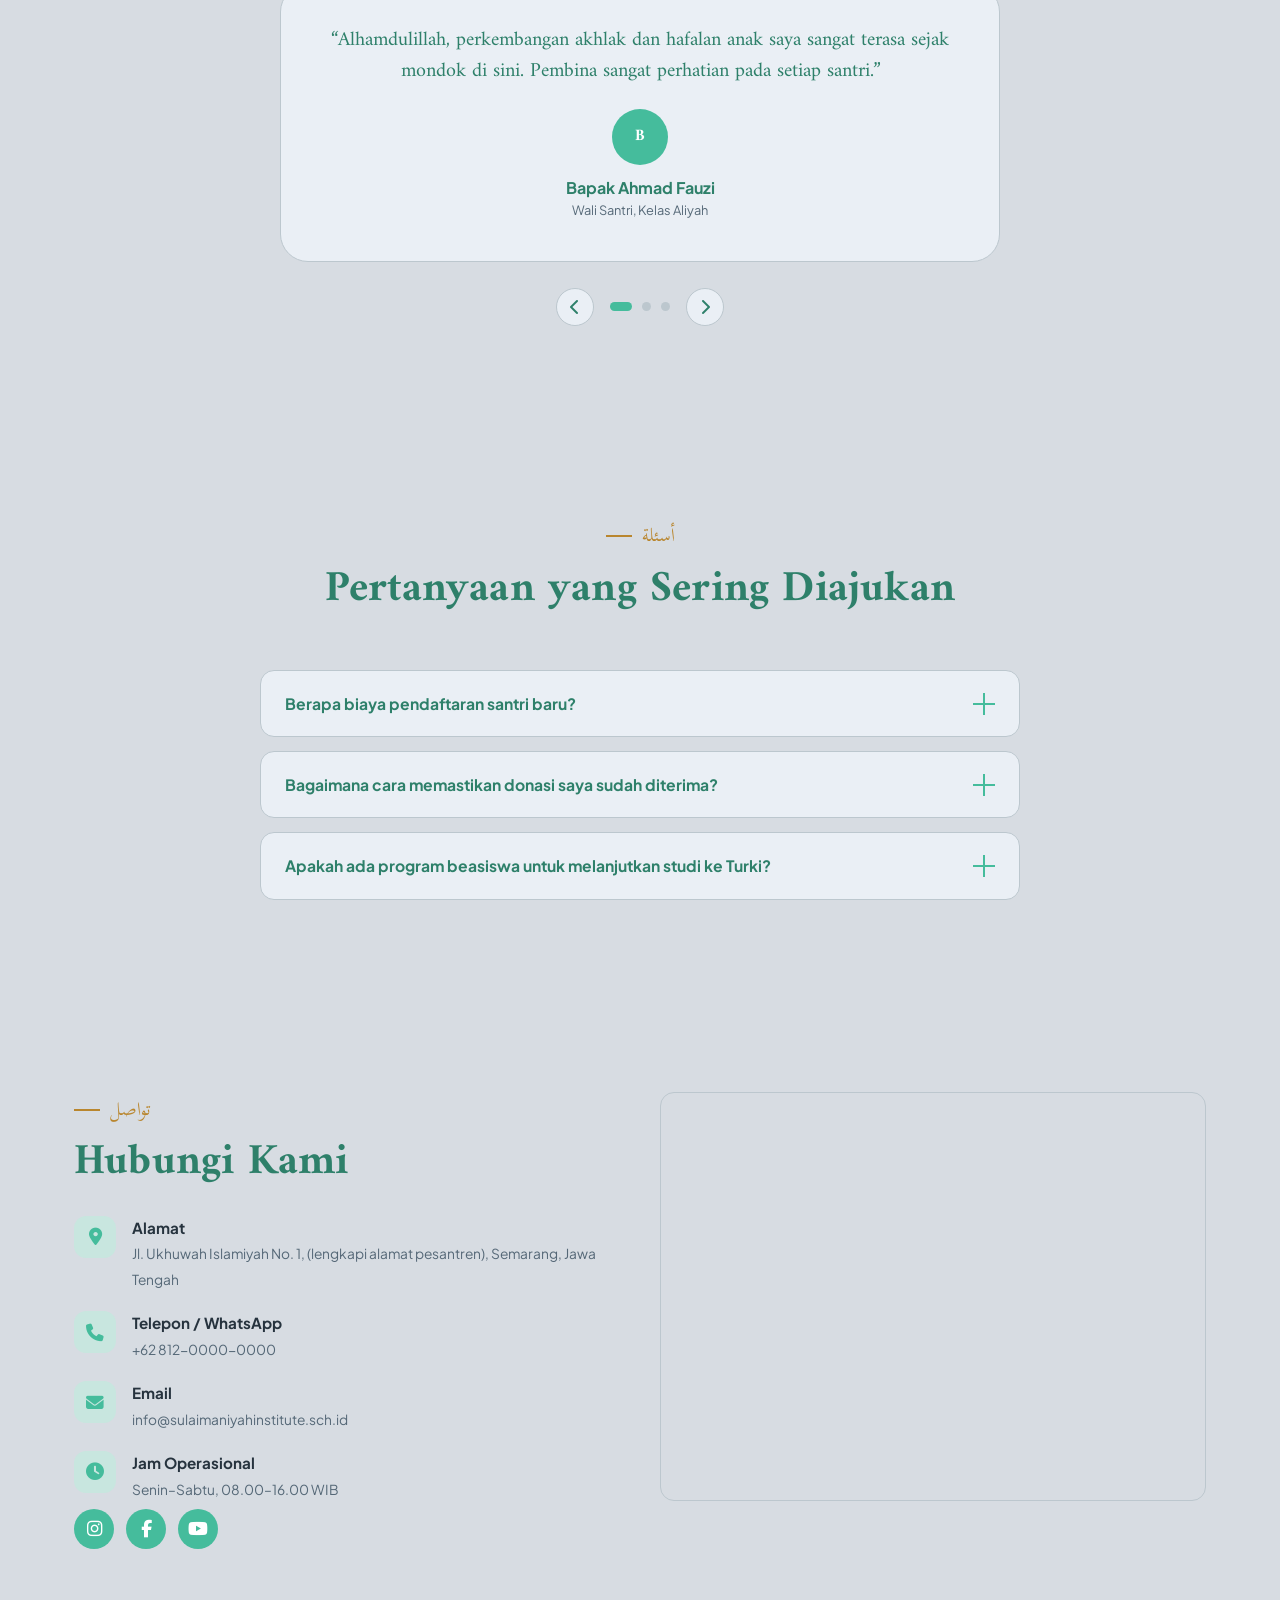
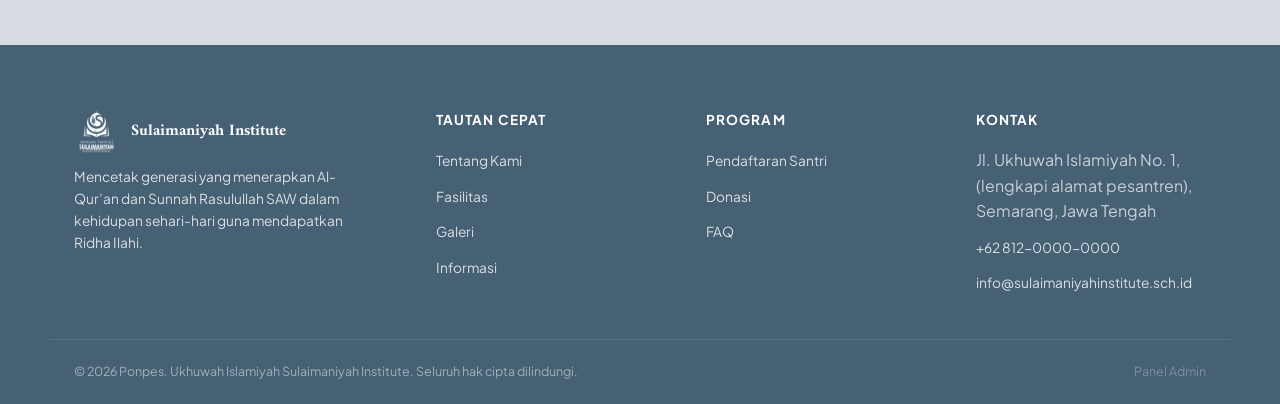
==== commit 30a22b3f: "Updated" ====
--- a/index.html
+++ b/index.html
@@ -19,34 +19,34 @@
 <!-- ==================== SVG SPRITE (signature geometric motifs) ==================== -->
 <svg width="0" height="0" style="position:absolute" aria-hidden="true">
   <symbol id="star-mark" viewBox="0 0 64 64">
-    <circle cx="32" cy="32" r="31" fill="#2a7a65"/>
-    <g fill="none" stroke="#faedcd" stroke-width="2">
+    <circle cx="32" cy="32" r="31" fill="var(--primary-deep)"/>
+    <g fill="none" stroke="var(--accent-light)" stroke-width="2">
       <rect x="15" y="15" width="34" height="34"/>
       <rect x="15" y="15" width="34" height="34" transform="rotate(45 32 32)"/>
     </g>
-    <circle cx="32" cy="32" r="6" fill="#faedcd"/>
+    <circle cx="32" cy="32" r="6" fill="var(--accent-light)"/>
   </symbol>
   <symbol id="corner-ornament" viewBox="0 0 40 40">
-    <path d="M2 20 V6 a4 4 0 0 1 4-4 H20" fill="none" stroke="#d4a373" stroke-width="1.6"/>
-    <rect x="9" y="9" width="9" height="9" transform="rotate(45 13.5 13.5)" fill="none" stroke="#d4a373" stroke-width="1.4"/>
+    <path d="M2 20 V6 a4 4 0 0 1 4-4 H20" fill="none" stroke="var(--accent)" stroke-width="1.6"/>
+    <rect x="9" y="9" width="9" height="9" transform="rotate(45 13.5 13.5)" fill="none" stroke="var(--accent)" stroke-width="1.4"/>
   </symbol>
   <symbol id="hero-art" viewBox="0 0 480 600">
     <rect width="480" height="600" fill="none"/>
     <g opacity=".9">
-      <path d="M0 460 h480 v140 H0 Z" fill="#246654"/>
-      <path d="M60 460 v-90 a180 180 0 0 1 360 0 v90 Z" fill="#358f77"/>
-      <path d="M60 460 v-90 a180 180 0 0 1 360 0 v90 Z" fill="none" stroke="#faedcd" stroke-width="2" opacity=".5"/>
-      <circle cx="240" cy="250" r="46" fill="#358f77" stroke="#faedcd" stroke-width="2"/>
-      <path d="M240 165 v-38 M226 141 h28" stroke="#faedcd" stroke-width="3" stroke-linecap="round"/>
-      <path d="M150 460 v-150 h30 v150 Z M300 460 v-150 h30 v150 Z" fill="#2a7a65" opacity=".8"/>
-      <circle cx="165" cy="250" r="42" fill="none" stroke="#faedcd" stroke-width="2" opacity=".55"/>
-      <path d="M165 225 v-25 M152 200 h26" stroke="#faedcd" stroke-width="2.4" stroke-linecap="round" opacity=".55"/>
-      <circle cx="315" cy="250" r="42" fill="none" stroke="#faedcd" stroke-width="2" opacity=".55"/>
-      <path d="M315 225 v-25 M302 200 h26" stroke="#faedcd" stroke-width="2.4" stroke-linecap="round" opacity=".55"/>
-      <g stroke="#faedcd" stroke-width="1.2" opacity=".35">
+      <path d="M0 460 h480 v140 H0 Z" fill="var(--primary-deep)"/>
+      <path d="M60 460 v-90 a180 180 0 0 1 360 0 v90 Z" fill="var(--primary)"/>
+      <path d="M60 460 v-90 a180 180 0 0 1 360 0 v90 Z" fill="none" stroke="var(--accent-light)" stroke-width="2" opacity=".5"/>
+      <circle cx="240" cy="250" r="46" fill="var(--primary)" stroke="var(--accent-light)" stroke-width="2"/>
+      <path d="M240 165 v-38 M226 141 h28" stroke="var(--accent-light)" stroke-width="3" stroke-linecap="round"/>
+      <path d="M150 460 v-150 h30 v150 Z M300 460 v-150 h30 v150 Z" fill="var(--primary-deep)" opacity=".8"/>
+      <circle cx="165" cy="250" r="42" fill="none" stroke="var(--accent-light)" stroke-width="2" opacity=".55"/>
+      <path d="M165 225 v-25 M152 200 h26" stroke="var(--accent-light)" stroke-width="2.4" stroke-linecap="round" opacity=".55"/>
+      <circle cx="315" cy="250" r="42" fill="none" stroke="var(--accent-light)" stroke-width="2" opacity=".55"/>
+      <path d="M315 225 v-25 M302 200 h26" stroke="var(--accent-light)" stroke-width="2.4" stroke-linecap="round" opacity=".55"/>
+      <g stroke="var(--accent-light)" stroke-width="1.2" opacity=".35">
         <path d="M60 380 h360 M60 340 h360"/>
       </g>
-      <g fill="#faedcd" opacity=".8">
+      <g fill="var(--accent-light)" opacity=".8">
         <circle cx="40" cy="60" r="1.6"/><circle cx="80" cy="90" r="1.6"/><circle cx="120" cy="50" r="1.6"/>
         <circle cx="380" cy="70" r="1.6"/><circle cx="420" cy="110" r="1.6"/><circle cx="350" cy="120" r="1.6"/>
       </g>
@@ -58,7 +58,7 @@
 <header class="site-header">
   <div class="container nav">
     <a href="#beranda" class="brand">
-      <img class="brand-mark" src="assets/image/putih.png" alt="Logo Sulaimaniyah Institute" />
+      <img class="brand-mark" src="assets/image/sulaimaniyah.png" alt="Logo Sulaimaniyah Institute" />
       <span class="brand-text">
         <strong>Ponpes. Ukhuwah Islamiyah</strong>
         <span>Sulaimaniyah Institute</span>
@@ -76,12 +76,17 @@
     </nav>
 
     <div class="nav-cta">
+      <!-- TOMBOL DARK/LIGHT MODE -->
+      <button id="themeToggle" class="btn-theme-toggle" aria-label="Ganti Tema">
+        <i class="fa-solid fa-moon"></i>
+      </button>
+
       <select id="languageSwitcher" class="lang-switcher" aria-label="Pilih Bahasa">
-        <option value="id">ID</option>
-        <option value="en">EN</option>
-        <option value="tr">TR</option>
+        <option value="id" style="color:var(--text-main);background:var(--bg-main);">ID</option>
+        <option value="en" style="color:var(--text-main);background:var(--bg-main);">EN</option>
+        <option value="tr" style="color:var(--text-main);background:var(--bg-main);">TR</option>
       </select>
-      <a href="https://script.google.com/macros/s/AKfycbxZH0xpo0MbJHlAeIB3NntJ_ItyDKRrobvOrM9YGnm0BiR2CP-2OiLQPLO2JiLP1DXa9Q/exec" target="_blank" class="btn btn-outline-light"><span data-i18n="btnDaftarSekarang">Daftar Sekarang</span> <i class="fa-solid fa-arrow-right"></i></a>
+      <a href="https://script.google.com/macros/s/AKfycbxZH0xpo0MbJHlAeIB3NntJ_ItyDKRrobvOrM9YGnm0BiR2CP-2OiLQPLO2JiLP1DXa9Q/exec" target="_blank" class="btn btn-primary btn-alt"><span data-i18n="btnDaftarSekarang">Daftar Sekarang</span> <i class="fa-solid fa-arrow-right"></i></a>
       <button class="nav-toggle" id="navToggle" aria-label="Buka menu" aria-expanded="false">
         <i class="fa-solid fa-bars"></i>
       </button>
@@ -141,7 +146,7 @@
           <div class="ornament br"><svg><use href="#corner-ornament"/></svg></div>
           <div style="padding:24px">
             <p class="eyebrow" style="margin-bottom:10px" data-i18n="visiTitle">Visi</p>
-            <p id="aboutVisi" style="font-weight:600;color:var(--emerald-deep)"></p>
+            <p id="aboutVisi" style="font-weight:600;color:var(--primary-deep)"></p>
           </div>
         </div>
       </div>
@@ -149,7 +154,7 @@
   </section>
 
   <!-- ==================== FASILITAS ==================== -->
-  <section class="section facilities girih-bg" id="fasilitas">
+  <section class="section facilities girih-bg" id="fasilitas" style="background:var(--bg-main)">
     <div class="container">
       <div class="section-head center reveal">
         <p class="eyebrow" style="justify-content:center">مرافق</p>
@@ -175,7 +180,7 @@
   </section>
 
   <!-- ==================== INFORMASI / BERITA ==================== -->
-  <section class="section" id="informasi" style="background:var(--parchment)">
+  <section class="section alt-section" id="informasi" style="background:var(--bg-main)">
     <div class="container">
       <div class="section-head reveal">
         <p class="eyebrow">أخبار</p>
@@ -204,11 +209,11 @@
           <div class="qris-box" style="text-align: center;"> <img src="assets/image/QRIS_BSI.png"
                  alt="QRIS Donasi Pesantren Sulaimaniyah"
                  style="width:100%; max-width:250px; height:auto; border-radius:8px; display: block; margin-inline: auto;" />
-            <p style="font-size:.78rem;color:#5c6c7b"><b>A01</b></p>
-            <p style="font-size:.78rem;color:#5c6c7b">NMID: ID2023253871628</p>
-            <p style="margin-top:12px; font-weight:700; color:var(--emerald-deep);" data-i18n="donasiScanQris">Scan QRIS Donasi</p>
-          </div>
-          <p style="font-size:.8rem;color:#CFE0D8;margin-top:16px"><i class="fa-solid fa-shield-heart"></i>&nbsp; <span data-i18n="donasiKonfirmasiNote">Setelah transfer, mohon isi formulir konfirmasi di samping agar donasi Anda tercatat dengan baik.</span></p>
+            <p style="font-size:.78rem;color:var(--text-muted)"><b>A01</b></p>
+            <p style="font-size:.78rem;color:var(--text-muted)">NMID: ID2023253871628</p>
+            <p style="margin-top:12px; font-weight:700; color:var(--primary-deep);" data-i18n="donasiScanQris">Scan QRIS Donasi</p>
+          </div>
+          <p style="font-size:.8rem;color:var(--text-inverse);margin-top:16px"><i class="fa-solid fa-shield-heart"></i>&nbsp; <span data-i18n="donasiKonfirmasiNote">Setelah transfer, mohon isi formulir konfirmasi di samping agar donasi Anda tercatat dengan baik.</span></p>
         </div>
 
         <form class="form-card" id="formDonasi">
@@ -251,7 +256,7 @@
   </section>
 
   <!-- ==================== TESTIMONI ==================== -->
-  <section class="section testi" id="testimoni">
+  <section class="section testi" id="testimoni" style="background:var(--bg-main)">
     <div class="container">
       <div class="section-head center reveal">
         <p class="eyebrow" style="justify-content:center">آراء</p>
@@ -280,7 +285,7 @@
   </section>
 
   <!-- ==================== KONTAK ==================== -->
-  <section class="section" id="kontak" style="background:var(--parchment)">
+  <section class="section" id="kontak" style="background:var(--bg-main)">
     <div class="container contact-grid">
       <div class="reveal">
         <p class="eyebrow">تواصل</p>
@@ -355,11 +360,40 @@
     <button class="news-modal-close" id="newsModalClose" aria-label="Tutup">&times;</button>
     <p class="eyebrow" id="newsModalMeta"></p>
     <h3 id="newsModalTitle" style="margin-bottom:14px"></h3>
-    <p id="newsModalBody" style="color:#4d5d6d;font-size:.94rem;line-height:1.7"></p>
+    <p id="newsModalBody" style="color:var(--text-muted);font-size:.94rem;line-height:1.7"></p>
   </div>
 </div>
 
 <script src="js/data.js"></script>
 <script src="js/main.js"></script>
+
+<!-- THEME TOGGLE SCRIPT -->
+<script>
+  (function() {
+    const toggleBtn = document.getElementById('themeToggle');
+    const currentTheme = localStorage.getItem('theme') || 'light';
+    
+    function applyTheme(theme) {
+      if (theme === 'dark') {
+        document.documentElement.setAttribute('data-theme', 'dark');
+        if(toggleBtn) toggleBtn.innerHTML = '<i class="fa-solid fa-sun"></i>';
+      } else {
+        document.documentElement.removeAttribute('data-theme');
+        if(toggleBtn) toggleBtn.innerHTML = '<i class="fa-solid fa-moon"></i>';
+      }
+    }
+
+    applyTheme(currentTheme);
+
+    if(toggleBtn) {
+      toggleBtn.addEventListener('click', () => {
+        let theme = document.documentElement.getAttribute('data-theme');
+        let newTheme = theme === 'dark' ? 'light' : 'dark';
+        localStorage.setItem('theme', newTheme);
+        applyTheme(newTheme);
+      });
+    }
+  })();
+</script>
 </body>
 </html>
--- a/css/style.css
+++ b/css/style.css
@@ -1,38 +1,61 @@
 /* ==========================================================================
    Pesantren Ukhuwah Islamiyah Sulaimaniyah Institute
-   Design system: manuscript-illumination palette, girih geometry signature
+   Design system: manuscript-illumination palette, girih geometry signature, Light/Dark Modes
    ========================================================================== */
 
 @import url('https://fonts.googleapis.com/css2?family=Amiri:wght@400;700&family=Scheherazade+New:wght@500;700&family=Plus+Jakarta+Sans:wght@400;500;600;700;800&display=swap');
 
-:root{
-  /* -- Color tokens ------------------------------------------------------ */
-  --ink:            #2c3e50;   /* deep pine ink — body text on light        */
-  --emerald:        #45bc9c;   /* primary brand green                       */
-  --emerald-deep:   #2a7a65;   /* dark green — footer, night sections       */
-  --emerald-soft:   #e0f5ef;   /* pale green tint for chips/backgrounds     */
-  --gold:           #d4a373;   /* antique illumination gold                 */
-  --gold-light:     #faedcd;   /* light gold for hairlines on dark          */
-  --parchment:      #d7dce2;   /* warm parchment section background        */
-  --parchment-line: #b0b8c1;   /* hairline borders on parchment            */
-  --ivory:          #f4f6f9;   /* card surface                              */
-  --indigo:         #466074;  /* maghrib-sky accent, used sparingly        */
-  --white:          #FFFFFF;
+:root {
+  /* -- Light Mode Colors (Default) --------------------------------------- */
+  --bg-main:        #d7dce2;   /* Website Background as requested */
+  --card-bg:        #eaeff5;   /* Ivory replacement for cards */
+  --header-bg:      #45bc9c;   /* Header color as requested */
+  --footer-bg:      #466074;   /* Footer color as requested */
+  --text-main:      #26333e;   /* Ink replacement */
+  --text-muted:     #556877;
+  --text-inverse:   #ffffff;   /* Pure white text on colored backgrounds */
+  --border-color:   #bcc7ce;   /* Parchment-line replacement */
+  
+  --primary:        #45bc9c;   /* Emerald replacement */
+  --primary-deep:   #2e806a;   /* Emerald-deep replacement */
+  --primary-soft:   #c8e6df;   /* Emerald-soft replacement */
+  
+  --accent:         #B9862E;   /* Gold */
+  --accent-light:   #E7C77E;   /* Gold-light */
   --danger:         #A3402C;
-
-  /* -- Type ---------------------------------------------------------------*/
+  
+  --shadow-card:    0 10px 30px -12px rgba(38, 51, 62, 0.15);
+  --shadow-soft:    0 4px 18px -6px rgba(38, 51, 62, 0.10);
+
+  /* -- Type & Layout ----------------------------------------------------- */
   --font-display: 'Amiri', 'Noto Naskh Arabic', serif;
   --font-arabic:  'Scheherazade New', 'Amiri', serif;
   --font-body:    'Plus Jakarta Sans', -apple-system, BlinkMacSystemFont, sans-serif;
 
-  /* -- Layout ---------------------------------------------------------------*/
   --container: 1180px;
   --radius-sm: 6px;
   --radius-md: 14px;
   --radius-lg: 28px;
-  --shadow-card: 0 10px 30px -12px rgba(14, 58, 48, 0.25);
-  --shadow-soft: 0 4px 18px -6px rgba(14, 58, 48, 0.18);
   --ease: cubic-bezier(.22,.61,.36,1);
+}
+
+[data-theme="dark"] {
+  /* -- Dark Mode Colors -------------------------------------------------- */
+  --bg-main:        #161b22;
+  --card-bg:        #21262d;
+  --header-bg:      #1a242f;   /* Darker tone for header to match dark mode */
+  --footer-bg:      #10161c;
+  --text-main:      #c9d1d9;
+  --text-muted:     #8b949e;
+  --text-inverse:   #ffffff;
+  --border-color:   #30363d;
+  
+  --primary:        #45bc9c;
+  --primary-deep:   #5cd2b3;
+  --primary-soft:   #172a26;
+  
+  --shadow-card:    0 10px 30px -12px rgba(0, 0, 0, 0.5);
+  --shadow-soft:    0 4px 18px -6px rgba(0, 0, 0, 0.3);
 }
 
 /* -- Reset ---------------------------------------------------------------*/
@@ -50,12 +73,12 @@
 input,textarea,select{ font:inherit; }
 h1,h2,h3,h4,p{ margin:0; }
 
-:focus-visible{ outline:3px solid var(--gold); outline-offset:3px; }
+:focus-visible{ outline:3px solid var(--accent); outline-offset:3px; }
 
 body{
   font-family:var(--font-body);
-  color:var(--ink);
-  background:var(--parchment);
+  color:var(--text-main);
+  background:var(--bg-main);
   -webkit-font-smoothing:antialiased;
   line-height:1.6;
 }
@@ -71,17 +94,17 @@
   display:inline-flex; align-items:center; gap:10px;
   font-family:var(--font-arabic);
   font-size:1.15rem;
-  color:var(--gold);
+  color:var(--accent);
   margin-bottom:14px;
 }
 .eyebrow::before{
-  content:''; width:26px; height:2px; background:var(--gold);
-}
-
-h1,h2,h3,.font-display{ font-family:var(--font-display); font-weight:700; color:var(--emerald-deep); letter-spacing:.2px; }
+  content:''; width:26px; height:2px; background:var(--accent);
+}
+
+h1,h2,h3,.font-display{ font-family:var(--font-display); font-weight:700; color:var(--primary-deep); letter-spacing:.2px; }
 h2{ font-size:clamp(1.9rem,3.4vw,2.7rem); line-height:1.15; }
 h3{ font-size:1.4rem; line-height:1.3; }
-.lede{ font-size:1.08rem; color:#3E5750; margin-top:16px; }
+.lede{ font-size:1.08rem; color:var(--text-muted); margin-top:16px; }
 
 .btn{
   display:inline-flex; align-items:center; justify-content:center; gap:10px;
@@ -90,34 +113,32 @@
   white-space:nowrap;
 }
 .btn:hover{ transform:translateY(-2px); }
-.btn-primary{ background:var(--emerald); color:var(--white); box-shadow:var(--shadow-soft); }
-.btn-primary:hover{ background:var(--emerald-deep); }
-.btn-gold{ background:var(--gold); color:var(--white); box-shadow:var(--shadow-soft); }
+.btn-primary{ background:var(--primary); color:var(--text-inverse); box-shadow:var(--shadow-soft); }
+.btn-primary:hover{ background:var(--primary-deep); }
+.btn-gold{ background:var(--accent); color:var(--text-inverse); box-shadow:var(--shadow-soft); }
 .btn-gold:hover{ background:#a1761f; }
-.btn-outline{ background:transparent; border-color:var(--emerald); color:var(--emerald); }
-.btn-outline:hover{ background:var(--emerald); color:var(--white); }
-.btn-outline-light{ background:transparent; border-color:rgba(255,255,255,.55); color:var(--white); }
+.btn-outline{ background:transparent; border-color:var(--primary); color:var(--primary); }
+.btn-outline:hover{ background:var(--primary); color:var(--text-inverse); }
+.btn-outline-light{ background:transparent; border-color:rgba(255,255,255,.55); color:var(--text-inverse); }
 .btn-outline-light:hover{ background:rgba(255,255,255,.14); }
 .btn-sm{ padding:9px 18px; font-size:.85rem; }
 .btn-block{ width:100%; }
 
-.chip{ display:inline-flex; align-items:center; gap:6px; padding:6px 14px; border-radius:999px; background:var(--emerald-soft); color:var(--emerald-deep); font-size:.82rem; font-weight:700; }
-
-/* Font Awesome icon sizing inside themed containers */
+.chip{ display:inline-flex; align-items:center; gap:6px; padding:6px 14px; border-radius:999px; background:var(--primary-soft); color:var(--primary-deep); font-size:.82rem; font-weight:700; }
+
 .facility-ic i, .dprogram .ic i, .about-list .ic i, .news-thumb i, .qris-box i{ font-size:1.35rem; }
 .contact-row .ic i, .fab i, .social-row a i{ font-size:1.1rem; }
-.nav-toggle i{ font-size:1.3rem; color:#ffffff; }
+.nav-toggle i{ font-size:1.3rem; color:var(--text-inverse); }
 .testi-nav-arrow i{ font-size:1rem; }
 
-/* girih watermark background */
 .girih-bg{ position:relative; }
 .girih-bg::before{
   content:''; position:absolute; inset:0; pointer-events:none; opacity:.05;
   background-image:url("data:image/svg+xml,%3Csvg xmlns='http://www.w3.org/2000/svg' width='84' height='84' viewBox='0 0 84 84'%3E%3Cg fill='none' stroke='%230E3A30' stroke-width='1.2'%3E%3Cpath d='M42 2 L64 24 L42 46 L20 24 Z'/%3E%3Cpath d='M42 46 L64 68 L42 82 L20 68 Z' transform='translate(0,-8)'/%3E%3Ccircle cx='42' cy='24' r='8'/%3E%3C/g%3E%3C/svg%3E");
   background-size:84px 84px;
 }
-
-/* geometric corner ornament */
+[data-theme="dark"] .girih-bg::before { opacity: 0.1; filter: invert(1); }
+
 .ornament{ position:absolute; width:34px; height:34px; opacity:.8; }
 .ornament svg{ width:100%; height:100%; }
 .ornament.tl{ top:10px; left:10px; }
@@ -125,82 +146,69 @@
 .ornament.bl{ bottom:10px; left:10px; transform:scaleY(-1); }
 .ornament.br{ bottom:10px; right:10px; transform:scale(-1,-1); }
 
-.framed{ position:relative; border:1px solid var(--parchment-line); border-radius:var(--radius-md); padding:8px; }
-
-/* -- Skip link ---------------------------------------------------------------*/
-.skip-link{ position:absolute; left:-9999px; top:0; background:var(--emerald-deep); color:#fff; padding:12px 18px; z-index:999; border-radius:0 0 8px 0; }
+.framed{ position:relative; border:1px solid var(--border-color); border-radius:var(--radius-md); padding:8px; }
+
+.skip-link{ position:absolute; left:-9999px; top:0; background:var(--primary-deep); color:var(--text-inverse); padding:12px 18px; z-index:999; border-radius:0 0 8px 0; }
 .skip-link:focus{ left:0; }
 
+/* Theme Toggle Button */
+.btn-theme-toggle {
+    background: transparent;
+    border: 1px solid rgba(255,255,255,0.4);
+    color: var(--text-inverse);
+    padding: 8px 12px;
+    border-radius: 50%;
+    width: 38px; height: 38px;
+    display: inline-flex;
+    align-items: center;
+    justify-content: center;
+    transition: 0.3s;
+}
+.btn-theme-toggle:hover { background: rgba(255,255,255,0.15); }
+
 /* ==========================================================================
    Header / Nav
    ========================================================================== */
 .site-header{
-  position:sticky; top:0; z-index:200; background:rgba(69, 188, 156, 0.95); backdrop-filter:blur(10px);
-  border-bottom:1px solid rgba(255,255,255,0.2);
+  position:sticky; top:0; z-index:200; 
+  background:var(--header-bg); 
+  border-bottom:1px solid rgba(255,255,255,0.15);
+  color: var(--text-inverse);
 }
 .nav{
-  display:flex; align-items:center; justify-content:space-between; padding-block:14px;
-  gap:20px; /* Tambahan jarak aman agar tidak saling tindih */
-}
-.brand{
-  display:flex; align-items:center; gap:12px;
-  flex-shrink: 0; /* Menjaga ukuran logo stabil */
-}
+  display:flex; align-items:center; justify-content:space-between; padding-block:14px; gap:20px; 
+}
+.brand{ display:flex; align-items:center; gap:12px; flex-shrink: 0; }
 .brand-mark{ width:42px; height:42px; flex:none; }
-.brand-text{
-  display:flex; flex-direction:column; line-height:1.15;
-  max-width: 215px; /* Memaksa teks konsisten ter-wrap menjadi 2 baris */
-}
-.brand-text strong{
-  font-family:var(--font-display); color:#ffffff; font-size:1.02rem;
-  white-space: normal;
-}
-.brand-text span{ font-size:.7rem; letter-spacing:.14em; text-transform:uppercase; color:#e0f5ef; font-weight:700; }
-
-.nav-links{
-  display:flex; align-items:center; justify-content:center;
-  gap:clamp(12px, 1.8vw, 30px); /* Jarak dinamis, otomatis merapat jika teks panjang */
-}
-.nav-links a{
-  font-size:.92rem; font-weight:600; color:#ffffff; position:relative; padding-block:4px;
-  white-space:nowrap; /* Mencegah teks menu patah menjadi 2 baris */
-}
-.nav-links a::after{ content:''; position:absolute; left:0; right:0; bottom:-2px; height:2px; background:#ffffff; transform:scaleX(0); transition:transform .25s var(--ease); }
+.brand-text{ display:flex; flex-direction:column; line-height:1.15; max-width: 215px; }
+.brand-text strong{ font-family:var(--font-display); color:var(--text-inverse); font-size:1.02rem; white-space: normal; }
+.brand-text span{ font-size:.7rem; letter-spacing:.14em; text-transform:uppercase; color:var(--accent-light); font-weight:700; }
+
+.nav-links{ display:flex; align-items:center; justify-content:center; gap:clamp(12px, 1.8vw, 30px); }
+.nav-links a{ font-size:.92rem; font-weight:600; color:var(--text-inverse); position:relative; padding-block:4px; white-space:nowrap; }
+.nav-links a::after{ content:''; position:absolute; left:0; right:0; bottom:-2px; height:2px; background:var(--accent-light); transform:scaleX(0); transition:transform .25s var(--ease); }
 .nav-links a:hover::after, .nav-links a.active::after{ transform:scaleX(1); }
 
-.nav-cta{
-  display:flex; align-items:center; gap:12px;
-  flex-shrink: 0; /* Menjaga tombol agar ukurannya tidak tertekan */
-}
+.nav-cta{ display:flex; align-items:center; gap:12px; flex-shrink: 0; }
 .lang-switcher {
-  appearance: none;
-  background-color: transparent;
-  border: 1px solid rgba(255,255,255,0.5);
-  color: #ffffff;
-  padding: 6px 30px 6px 16px;
-  border-radius: 800px;
-  font-weight: 700;
-  font-size: 0.85rem;
-  cursor: pointer;
+  appearance: none; background-color: transparent; border: 1px solid rgba(255,255,255,0.4); color: var(--text-inverse);
+  padding: 6px 30px 6px 16px; border-radius: 800px; font-weight: 700; font-size: 0.85rem; cursor: pointer;
   background-image: url("data:image/svg+xml;charset=UTF-8,%3Csvg xmlns='http://www.w3.org/2000/svg' viewBox='0 0 24 24' fill='none' stroke='%23ffffff' stroke-width='2.5' stroke-linecap='round' stroke-linejoin='round'%3E%3Cpolyline points='6 9 12 15 18 9'%3E%3C/polyline%3E%3C/svg%3E");
-  background-repeat: no-repeat;
-  background-position: right 12px center;
-  background-size: 12px;
-  transition: all 0.25s var(--ease);
-}
-
-.lang-switcher:hover, .lang-switcher:focus {
-  border-color: var(--emerald);
-  outline: none;
-}
+  background-repeat: no-repeat; background-position: right 12px center; background-size: 12px; transition: all 0.25s var(--ease);
+}
+.lang-switcher:hover, .lang-switcher:focus { border-color: var(--text-inverse); outline: none; }
 .nav-toggle{ display:none; background:none; border:none; padding:8px; }
-.nav-toggle span{ display:block; width:24px; height:2px; background:#ffffff; margin:5px 0; transition:transform .25s var(--ease), opacity .25s var(--ease); }
+
+/* CTA Button adjust for header */
+.site-header .btn-primary.btn-alt { background: var(--text-inverse); color: var(--primary); }
+.site-header .btn-primary.btn-alt:hover { background: var(--bg-main); }
 
 @media (max-width:960px){
   .nav-links{
-    position:fixed; inset:70px 0 0 0; background:#45bc9c; flex-direction:column; justify-content:flex-start;
+    position:fixed; inset:70px 0 0 0; background:var(--card-bg); flex-direction:column; justify-content:flex-start;
     padding:32px 24px; gap:22px; transform:translateX(100%); transition:transform .3s var(--ease); overflow:auto;
   }
+  .nav-links a { color: var(--text-main); }
   .nav-links.open{ transform:translateX(0); }
   .nav-toggle{ display:block; }
   .nav-cta .btn span{ display:none !important; align-items: center !important; justify-content: flex-end; gap: 12px; }
@@ -211,101 +219,99 @@
    ========================================================================== */
 .hero{
   position:relative; padding-block:72px 100px; overflow:hidden;
-  background:radial-gradient(circle at 85% 0%, var(--emerald-soft) 0%, var(--parchment) 55%);
+  background:radial-gradient(circle at 85% 0%, var(--primary-soft) 0%, var(--bg-main) 55%);
 }
 .hero-grid{ display:grid; grid-template-columns:1.05fr .95fr; gap:56px; align-items:center; }
 @media (max-width:960px){ .hero-grid{ grid-template-columns:1fr; } }
-
-.hero-ar{ font-family:var(--font-arabic); font-size:1.6rem; color:var(--gold); margin-bottom:18px; }
+.hero-ar{ font-family:var(--font-arabic); font-size:1.6rem; color:var(--accent); margin-bottom:18px; }
 .hero h1{ font-size:clamp(2.3rem,4.4vw,3.6rem); line-height:1.1; }
-.hero h1 em{ font-style:normal; color:var(--emerald); }
+.hero h1 em{ font-style:normal; color:var(--primary); }
 .hero-actions{ display:flex; flex-wrap:wrap; gap:16px; margin-top:34px; }
-
 .hero-figure{ position:relative; }
 .hero-frame{
   position:relative; border-radius:var(--radius-lg); overflow:hidden; aspect-ratio:4/5;
-  background:linear-gradient(160deg,var(--emerald) 0%,var(--emerald-deep) 100%);
-  box-shadow:var(--shadow-card); border:6px solid var(--ivory); outline:1px solid var(--parchment-line);
+  background:linear-gradient(160deg,var(--primary) 0%,var(--primary-deep) 100%);
+  box-shadow:var(--shadow-card); border:6px solid var(--card-bg); outline:1px solid var(--border-color);
 }
 .hero-frame svg{ width:100%; height:100%; }
 .hero-badge{
-  position:absolute; left:-18px; bottom:26px; background:var(--ivory); border:1px solid var(--parchment-line);
+  position:absolute; left:-18px; bottom:26px; background:var(--card-bg); border:1px solid var(--border-color);
   border-radius:var(--radius-md); padding:16px 20px; box-shadow:var(--shadow-card); display:flex; gap:12px; align-items:center;
   max-width:230px;
 }
 @media (max-width:520px){ .hero-badge{ left:8px; bottom:-20px; } }
-.hero-badge strong{ display:block; font-family:var(--font-display); color:var(--emerald-deep); font-size:1.3rem; }
-.hero-badge span{ font-size:.78rem; color:#5a7069; }
+.hero-badge strong{ display:block; font-family:var(--font-display); color:var(--primary-deep); font-size:1.3rem; }
+.hero-badge span{ font-size:.78rem; color:var(--text-muted); }
 
 /* ==========================================================================
    Stats
    ========================================================================== */
-.stats{ background:var(--emerald-deep); color:var(--white); padding-block:52px; }
+.stats{ background:var(--primary-deep); color:var(--text-inverse); padding-block:52px; }
 .stats-grid{ display:grid; grid-template-columns:repeat(4,1fr); gap:24px; text-align:center; }
 @media (max-width:760px){ .stats-grid{ grid-template-columns:repeat(2,1fr); } }
-.stat strong{ display:block; font-family:var(--font-display); font-size:clamp(2.5rem, 5vw, 4rem); color:var(--gold-light); }
+.stat strong{ display:block; font-family:var(--font-display); font-size:clamp(2.5rem, 5vw, 4rem); color:var(--accent-light); }
 .stat span{ font-size:.82rem; letter-spacing:.05em; opacity:.85; }
 
 /* ==========================================================================
    Tentang
    ========================================================================== */
-.about{ background:transparent; }
+.about{ background:var(--bg-main); }
 .about-grid{ display:grid; grid-template-columns:1fr 1fr; gap:64px; align-items:start; }
 @media (max-width:900px){ .about-grid{ grid-template-columns:1fr; } }
 .about-list{ margin-top:26px; display:grid; gap:16px; }
 .about-list li{ display:flex; gap:14px; align-items:flex-start; font-size:.96rem; }
-.about-list .ic{ flex:none; width:34px; height:34px; border-radius:50%; background:var(--emerald-soft); display:flex; align-items:center; justify-content:center; color:var(--emerald); }
+.about-list .ic{ flex:none; width:34px; height:34px; border-radius:50%; background:var(--primary-soft); display:flex; align-items:center; justify-content:center; color:var(--primary); }
 .pull-quote{
-  font-family:var(--font-display); font-size:1.25rem; color:var(--emerald-deep); line-height:1.5;
-  border-left:3px solid var(--gold); padding-left:22px; margin-top:8px;
-}
-.pull-quote footer{ font-family:var(--font-body); font-size:.82rem; color:#5a7069; margin-top:10px; font-weight:600; }
+  font-family:var(--font-display); font-size:1.25rem; color:var(--primary-deep); line-height:1.5;
+  border-left:3px solid var(--accent); padding-left:22px; margin-top:8px;
+}
+.pull-quote footer{ font-family:var(--font-body); font-size:.82rem; color:var(--text-muted); margin-top:10px; font-weight:600; }
 
 /* ==========================================================================
    Fasilitas
    ========================================================================== */
-.facilities{ background:var(--parchment); }
+.facilities{ background:var(--bg-main); }
 .facility-grid{ display:grid; grid-template-columns:repeat(3,1fr); gap:26px; }
 @media (max-width:900px){ .facility-grid{ grid-template-columns:repeat(2,1fr); } }
 @media (max-width:600px){ .facility-grid{ grid-template-columns:1fr; } }
 .facility-card{
-  background:var(--ivory); border:1px solid var(--parchment-line); border-radius:var(--radius-md);
+  background:var(--card-bg); border:1px solid var(--border-color); border-radius:var(--radius-md);
   padding:28px 24px; position:relative; overflow:hidden; transition:transform .25s var(--ease), box-shadow .25s var(--ease);
 }
 .facility-card:hover{ transform:translateY(-6px); box-shadow:var(--shadow-card); }
-.facility-ic{ width:52px; height:52px; border-radius:14px; background:var(--emerald); color:#fff; display:flex; align-items:center; justify-content:center; margin-bottom:18px; }
+.facility-ic{ width:52px; height:52px; border-radius:14px; background:var(--primary); color:var(--text-inverse); display:flex; align-items:center; justify-content:center; margin-bottom:18px; }
 .facility-card h3{ margin-bottom:8px; }
-.facility-card p{ font-size:.92rem; color:#4a615a; }
+.facility-card p{ font-size:.92rem; color:var(--text-muted); }
 
 /* ==========================================================================
    Galeri
    ========================================================================== */
 .gallery-filters{ display:flex; flex-wrap:wrap; gap:10px; margin-bottom:32px; }
-.gfilter{ padding:9px 18px; border-radius:999px; border:1.5px solid var(--parchment-line); background:var(--ivory); font-weight:700; font-size:.84rem; color:var(--emerald-deep); transition:all .2s var(--ease); }
-.gfilter.active, .gfilter:hover{ background:var(--emerald); border-color:var(--emerald); color:#fff; }
+.gfilter{ padding:9px 18px; border-radius:999px; border:1.5px solid var(--border-color); background:var(--card-bg); font-weight:700; font-size:.84rem; color:var(--primary-deep); transition:all .2s var(--ease); }
+.gfilter.active, .gfilter:hover{ background:var(--primary); border-color:var(--primary); color:var(--text-inverse); }
 .gallery-grid{ display:grid; grid-template-columns:repeat(4,1fr); gap:16px; }
 @media (max-width:900px){ .gallery-grid{ grid-template-columns:repeat(3,1fr); } }
 @media (max-width:620px){ .gallery-grid{ grid-template-columns:repeat(2,1fr); } }
 .gitem{
   position:relative; border-radius:var(--radius-sm); overflow:hidden; aspect-ratio:1/1; cursor:pointer;
-  border:1px solid var(--parchment-line);
+  border:1px solid var(--border-color);
 }
 .gitem img{ width:100%; height:100%; object-fit:cover; transition:transform .5s var(--ease); }
 .gitem:hover img{ transform:scale(1.08); }
 .gitem .gcap{
-  position:absolute; inset:auto 0 0 0; padding:10px 12px; font-size:.76rem; font-weight:700; color:#fff;
-  background:linear-gradient(0deg,rgba(14,58,48,.88),transparent); opacity:0; transition:opacity .25s var(--ease);
+  position:absolute; inset:auto 0 0 0; padding:10px 12px; font-size:.76rem; font-weight:700; color:var(--text-inverse);
+  background:linear-gradient(0deg,rgba(0,0,0,.88),transparent); opacity:0; transition:opacity .25s var(--ease);
 }
 .gitem:hover .gcap{ opacity:1; }
-.gallery-empty{ text-align:center; padding:40px 0; color:#5a7069; font-size:.92rem; }
+.gallery-empty{ text-align:center; padding:40px 0; color:var(--text-muted); font-size:.92rem; }
 
 .lightbox{
-  position:fixed; inset:0; background:rgba(14,20,18,.92); z-index:400; display:none;
+  position:fixed; inset:0; background:rgba(0,0,0,.92); z-index:400; display:none;
   align-items:center; justify-content:center; padding:32px;
 }
 .lightbox.open{ display:flex; }
 .lightbox-inner{ max-width:820px; width:100%; }
-.lightbox-inner img{ width:100%; border-radius:var(--radius-md); max-height:70vh; object-fit:contain; background:#0E3A30; }
+.lightbox-inner img{ width:100%; border-radius:var(--radius-md); max-height:70vh; object-fit:contain; background:#000; }
 .lightbox-cap{ color:#fff; text-align:center; margin-top:14px; font-size:.9rem; }
 .lightbox-close{ position:absolute; top:24px; right:28px; background:none; border:none; color:#fff; font-size:2rem; line-height:1; }
 
@@ -315,99 +321,98 @@
 .news-grid{ display:grid; grid-template-columns:repeat(3,1fr); gap:26px; }
 @media (max-width:900px){ .news-grid{ grid-template-columns:1fr 1fr; } }
 @media (max-width:620px){ .news-grid{ grid-template-columns:1fr; } }
-.news-card{ background:var(--ivory); border:1px solid var(--parchment-line); border-radius:var(--radius-md); overflow:hidden; display:flex; flex-direction:column; transition:box-shadow .25s var(--ease), transform .25s var(--ease); }
+.news-card{ background:var(--card-bg); border:1px solid var(--border-color); border-radius:var(--radius-md); overflow:hidden; display:flex; flex-direction:column; transition:box-shadow .25s var(--ease), transform .25s var(--ease); }
 .news-card:hover{ transform:translateY(-4px); box-shadow:var(--shadow-card); }
-.news-thumb{ aspect-ratio:16/10; background:linear-gradient(135deg,var(--emerald-soft),var(--parchment)); display:flex; align-items:center; justify-content:center; color:var(--emerald); }
+.news-thumb{ aspect-ratio:16/10; background:linear-gradient(135deg,var(--primary-soft),var(--bg-main)); display:flex; align-items:center; justify-content:center; color:var(--primary); }
 .news-thumb svg{ width:44px; height:44px; }
 .news-body{ padding:22px; display:flex; flex-direction:column; gap:10px; flex:1; }
-.news-meta{ display:flex; gap:10px; font-size:.74rem; text-transform:uppercase; letter-spacing:.06em; color:var(--gold); font-weight:700; }
+.news-meta{ display:flex; gap:10px; font-size:.74rem; text-transform:uppercase; letter-spacing:.06em; color:var(--accent); font-weight:700; }
 .news-body h3{ font-size:1.12rem; }
-.news-body p{ font-size:.88rem; color:#4a615a; flex:1; }
-.news-more{ font-weight:700; font-size:.84rem; color:var(--emerald); display:inline-flex; align-items:center; gap:6px; }
-
-.news-modal{ position:fixed; inset:0; background:rgba(14,20,18,.6); z-index:400; display:none; align-items:center; justify-content:center; padding:24px; }
+.news-body p{ font-size:.88rem; color:var(--text-muted); flex:1; }
+.news-more{ font-weight:700; font-size:.84rem; color:var(--primary); display:inline-flex; align-items:center; gap:6px; }
+
+.news-modal{ position:fixed; inset:0; background:rgba(0,0,0,.6); z-index:400; display:none; align-items:center; justify-content:center; padding:24px; }
 .news-modal.open{ display:flex; }
-.news-modal-card{ background:var(--ivory); max-width:640px; width:100%; border-radius:var(--radius-md); padding:36px; max-height:85vh; overflow:auto; position:relative; }
-.news-modal-close{ position:absolute; top:18px; right:18px; background:none; border:none; font-size:1.6rem; color:var(--emerald-deep); }
+.news-modal-card{ background:var(--card-bg); max-width:640px; width:100%; border-radius:var(--radius-md); padding:36px; max-height:85vh; overflow:auto; position:relative; }
+.news-modal-close{ position:absolute; top:18px; right:18px; background:none; border:none; font-size:1.6rem; color:var(--primary-deep); }
 
 /* ==========================================================================
    Forms (Pendaftaran / Donasi confirm)
    ========================================================================== */
-.form-card{ background:var(--ivory); border:1px solid var(--parchment-line); border-radius:var(--radius-lg); padding:40px; box-shadow:var(--shadow-soft); }
+.form-card{ background:var(--card-bg); border:1px solid var(--border-color); border-radius:var(--radius-lg); padding:40px; box-shadow:var(--shadow-soft); }
 .form-grid{ display:grid; grid-template-columns:1fr 1fr; gap:20px; }
 @media (max-width:640px){ .form-grid{ grid-template-columns:1fr; } }
 .field{ display:flex; flex-direction:column; gap:7px; }
 .field.full{ grid-column:1/-1; }
-.field label{ font-size:.84rem; font-weight:700; color:var(--emerald-deep); }
+.field label{ font-size:.84rem; font-weight:700; color:var(--primary-deep); }
 .field .req{ color:var(--danger); }
 .field input, .field select, .field textarea{
-  padding:12px 14px; border-radius:10px; border:1.5px solid var(--parchment-line); background:#fff; color:var(--ink);
+  padding:12px 14px; border-radius:10px; border:1.5px solid var(--border-color); background:var(--bg-main); color:var(--text-main);
   transition:border-color .2s var(--ease);
 }
-.field input:focus, .field select:focus, .field textarea:focus{ border-color:var(--emerald); }
-.field small{ font-size:.76rem; color:#6a7f78; }
+.field input:focus, .field select:focus, .field textarea:focus{ border-color:var(--primary); }
+.field small{ font-size:.76rem; color:var(--text-muted); }
 .form-foot{ display:flex; align-items:center; justify-content:space-between; gap:16px; margin-top:26px; flex-wrap:wrap; }
 .form-status{ font-size:.86rem; font-weight:700; min-height:1.2em; }
-.form-status.ok{ color:var(--emerald); }
+.form-status.ok{ color:var(--primary); }
 .form-status.err{ color:var(--danger); }
-.form-note{ background:var(--emerald-soft); color:var(--emerald-deep); border-radius:var(--radius-md); padding:16px 20px; font-size:.86rem; margin-bottom:24px; }
+.form-note{ background:var(--primary-soft); color:var(--primary-deep); border-radius:var(--radius-md); padding:16px 20px; font-size:.86rem; margin-bottom:24px; }
 
 /* ==========================================================================
    Donasi
    ========================================================================== */
-.donation{ background:var(--emerald-deep); color:var(--white); position:relative; }
-.donation .section-head p{ color:#CFE0D8; }
-.donation .eyebrow{ color:var(--gold-light); }
-.donation h2{ color:#fff; }
+.donation{ background:var(--primary-deep); color:var(--text-inverse); position:relative; }
+.donation .section-head p{ color:rgba(255,255,255,0.8); }
+.donation .eyebrow{ color:var(--accent-light); }
+.donation h2{ color:var(--text-inverse); }
 .donation-programs{ display:grid; grid-template-columns:repeat(4,1fr); gap:20px; margin-bottom:56px; }
 @media (max-width:900px){ .donation-programs{ grid-template-columns:1fr 1fr; } }
 @media (max-width:560px){ .donation-programs{ grid-template-columns:1fr; } }
 .dprogram{ background:rgba(255,255,255,.06); border:1px solid rgba(255,255,255,.14); border-radius:var(--radius-md); padding:24px; }
-.dprogram .ic{ width:44px; height:44px; border-radius:12px; background:var(--gold); display:flex; align-items:center; justify-content:center; margin-bottom:16px; color:var(--emerald-deep); }
-.dprogram h3{ color:#fff; font-size:1.05rem; }
-.dprogram p{ font-size:.85rem; color:#CFE0D8; margin-top:8px; }
+.dprogram .ic{ width:44px; height:44px; border-radius:12px; background:var(--accent); display:flex; align-items:center; justify-content:center; margin-bottom:16px; color:var(--text-inverse); }
+.dprogram h3{ color:var(--text-inverse); font-size:1.05rem; }
+.dprogram p{ font-size:.85rem; color:rgba(255,255,255,0.8); margin-top:8px; }
 
 .donation-panel{ display:grid; grid-template-columns:1fr 1fr; gap:36px; background:rgba(255,255,255,.04); border:1px solid rgba(255,255,255,.14); border-radius:var(--radius-lg); padding:36px; }
 @media (max-width:900px){ .donation-panel{ grid-template-columns:1fr; } }
 .bank-row{ display:flex; align-items:center; justify-content:space-between; background:rgba(255,255,255,.07); border-radius:12px; padding:14px 18px; margin-bottom:12px; }
 .bank-row strong{ display:block; font-size:1.02rem; letter-spacing:.03em; }
-.bank-row span{ font-size:.78rem; color:#CFE0D8; }
-.copy-btn{ background:var(--gold); color:var(--emerald-deep); border:none; border-radius:8px; padding:8px 14px; font-weight:700; font-size:.78rem; }
-.qris-box{ background:#fff; border-radius:var(--radius-md); padding:18px; margin-top:18px; text-align:center; color:var(--emerald-deep); }
+.bank-row span{ font-size:.78rem; color:rgba(255,255,255,0.8); }
+.copy-btn{ background:var(--accent); color:var(--text-inverse); border:none; border-radius:8px; padding:8px 14px; font-weight:700; font-size:.78rem; }
+.qris-box{ background:var(--card-bg); border-radius:var(--radius-md); padding:18px; margin-top:18px; text-align:center; color:var(--primary-deep); }
 .qris-box svg{ width:150px; height:150px; margin-inline:auto; }
-.donation-panel .form-card{ background:#fff; }
 
 /* ==========================================================================
    Testimoni
    ========================================================================== */
-.testi{ background:var(--parchment); }
+.testi{ background:var(--bg-main); }
 .testi-track-wrap{ position:relative; overflow: hidden; max-width:720px; margin-inline:auto; }
 .testi-track{ display:flex; transition: transform 0.4s ease-in-out; }
-.testi-card{ flex:0 0 100%; background:var(--ivory); border:1px solid var(--parchment-line); border-radius:var(--radius-lg); padding:40px; text-align:center; }
-.testi-card p{ font-family:var(--font-display); font-size:1.25rem; color:var(--emerald-deep); line-height:1.55; }
-.testi-avatar{ width:56px; height:56px; border-radius:50%; background:var(--emerald); color:#fff; display:flex; align-items:center; justify-content:center; margin:22px auto 10px; font-weight:700; font-family:var(--font-display); }
-.testi-name{ font-weight:700; color:var(--emerald-deep); }
-.testi-role{ font-size:.8rem; color:#6a7f78; }
+.testi-card{ flex:0 0 100%; background:var(--card-bg); border:1px solid var(--border-color); border-radius:var(--radius-lg); padding:40px; text-align:center; }
+.testi-card p{ font-family:var(--font-display); font-size:1.25rem; color:var(--primary-deep); line-height:1.55; }
+.testi-avatar{ width:56px; height:56px; border-radius:50%; background:var(--primary); color:var(--text-inverse); display:flex; align-items:center; justify-content:center; margin:22px auto 10px; font-weight:700; font-family:var(--font-display); }
+.testi-name{ font-weight:700; color:var(--primary-deep); }
+.testi-role{ font-size:.8rem; color:var(--text-muted); }
 .testi-nav{ display:flex; align-items:center; justify-content:center; gap:16px; margin-top:26px; }
 .testi-dots{ display:flex; gap:10px; }
-.testi-dot{ width:9px; height:9px; border-radius:50%; background:var(--parchment-line); border:none; padding:0; }
-.testi-dot.active{ background:var(--emerald); width:22px; border-radius:5px; transition:all .25s var(--ease); }
-.testi-nav-arrow{ width:38px; height:38px; border-radius:50%; border:1px solid var(--parchment-line); background:var(--ivory); display:flex; align-items:center; justify-content:center; color:var(--emerald-deep); }
-.testi-nav-arrow:hover{ background:var(--emerald); color:#fff; }
+.testi-dot{ width:9px; height:9px; border-radius:50%; background:var(--border-color); border:none; padding:0; }
+.testi-dot.active{ background:var(--primary); width:22px; border-radius:5px; transition:all .25s var(--ease); }
+.testi-nav-arrow{ width:38px; height:38px; border-radius:50%; border:1px solid var(--border-color); background:var(--card-bg); display:flex; align-items:center; justify-content:center; color:var(--primary-deep); }
+.testi-nav-arrow:hover{ background:var(--primary); color:var(--text-inverse); }
 
 /* ==========================================================================
    FAQ
    ========================================================================== */
 .faq-list{ max-width:760px; margin-inline:auto; display:grid; gap:14px; }
-.faq-item{ border:1px solid var(--parchment-line); border-radius:var(--radius-md); overflow:hidden; background:var(--ivory); }
-.faq-q{ width:100%; display:flex; align-items:center; justify-content:space-between; gap:16px; padding:20px 24px; background:none; border:none; text-align:left; font-weight:700; color:var(--emerald-deep); font-size:.98rem; }
+.faq-item{ border:1px solid var(--border-color); border-radius:var(--radius-md); overflow:hidden; background:var(--card-bg); }
+.faq-q{ width:100%; display:flex; align-items:center; justify-content:space-between; gap:16px; padding:20px 24px; background:none; border:none; text-align:left; font-weight:700; color:var(--primary-deep); font-size:.98rem; }
 .faq-q .plus{ flex:none; width:22px; height:22px; position:relative; }
-.faq-q .plus::before, .faq-q .plus::after{ content:''; position:absolute; background:var(--emerald); transition:transform .25s var(--ease); }
+.faq-q .plus::before, .faq-q .plus::after{ content:''; position:absolute; background:var(--primary); transition:transform .25s var(--ease); }
 .faq-q .plus::before{ left:0; top:50%; width:100%; height:2px; transform:translateY(-50%); }
 .faq-q .plus::after{ top:0; left:50%; width:2px; height:100%; transform:translateX(-50%); }
 .faq-item.open .plus::after{ transform:translateX(-50%) scaleY(0); }
 .faq-a{ max-height:0; overflow:hidden; transition:max-height .3s var(--ease); }
-.faq-a p{ padding:0 24px 20px; font-size:.9rem; color:#4a615a; }
+.faq-a p{ padding:0 24px 20px; font-size:.9rem; color:var(--text-muted); }
 
 /* ==========================================================================
    Kontak
@@ -416,27 +421,27 @@
 @media (max-width:900px){ .contact-grid{ grid-template-columns:1fr; } }
 .contact-info{ display:grid; gap:20px; }
 .contact-row{ display:flex; gap:16px; align-items:flex-start; }
-.contact-row .ic{ flex:none; width:42px; height:42px; border-radius:12px; background:var(--emerald-soft); color:var(--emerald); display:flex; align-items:center; justify-content:center; }
+.contact-row .ic{ flex:none; width:42px; height:42px; border-radius:12px; background:var(--primary-soft); color:var(--primary); display:flex; align-items:center; justify-content:center; }
 .contact-row strong{ display:block; font-size:.95rem; }
-.contact-row span, .contact-row a{ font-size:.86rem; color:#4a615a; }
-.map-frame{ border-radius:var(--radius-md); overflow:hidden; border:1px solid var(--parchment-line); aspect-ratio:4/3; }
+.contact-row span, .contact-row a{ font-size:.86rem; color:var(--text-muted); }
+.map-frame{ border-radius:var(--radius-md); overflow:hidden; border:1px solid var(--border-color); aspect-ratio:4/3; }
 .map-frame iframe{ width:100%; height:100%; border:0; }
 .social-row{ display:flex; gap:12px; margin-top:8px; }
-.social-row a{ width:40px; height:40px; border-radius:50%; background:var(--emerald); color:#fff; display:flex; align-items:center; justify-content:center; transition:background .2s var(--ease); }
-.social-row a:hover{ background:var(--gold); }
+.social-row a{ width:40px; height:40px; border-radius:50%; background:var(--primary); color:var(--text-inverse); display:flex; align-items:center; justify-content:center; transition:background .2s var(--ease); }
+.social-row a:hover{ background:var(--accent); }
 
 /* ==========================================================================
    Footer
    ========================================================================== */
-.site-footer{ background:var(--indigo); color:#D9E2EC; padding-top:64px; }
+.site-footer{ background:var(--footer-bg); color:rgba(255,255,255,0.7); padding-top:64px; }
 .footer-grid{ display:grid; grid-template-columns:1.4fr 1fr 1fr 1fr; gap:40px; padding-bottom:44px; border-bottom:1px solid rgba(255,255,255,.1); }
 @media (max-width:800px){ .footer-grid{ grid-template-columns:1fr 1fr; } }
-.footer-grid h4{ color:#fff; font-size:.85rem; text-transform:uppercase; letter-spacing:.08em; margin-bottom:16px; }
+.footer-grid h4{ color:var(--text-inverse); font-size:.85rem; text-transform:uppercase; letter-spacing:.08em; margin-bottom:16px; }
 .footer-grid ul{ display:grid; gap:10px; }
-.footer-grid a{ font-size:.86rem; color:#B7C4D6; }
-.footer-grid a:hover{ color:#fff; }
-.footer-brand p{ font-size:.86rem; color:#B7C4D6; margin-top:12px; max-width:280px; }
-.footer-bottom{ display:flex; justify-content:space-between; padding-block:22px; font-size:.78rem; color:#8fa0b5; flex-wrap:wrap; gap:10px; }
+.footer-grid a{ font-size:.86rem; color:rgba(255,255,255,0.8); }
+.footer-grid a:hover{ color:var(--text-inverse); }
+.footer-brand p{ font-size:.86rem; color:rgba(255,255,255,0.8); margin-top:12px; max-width:280px; }
+.footer-bottom{ display:flex; justify-content:space-between; padding-block:22px; font-size:.78rem; color:rgba(255,255,255,0.5); flex-wrap:wrap; gap:10px; }
 
 /* ==========================================================================
    Floating actions
@@ -444,7 +449,7 @@
 .fab-wrap{ position:fixed; right:22px; bottom:22px; z-index:250; display:flex; flex-direction:column; gap:12px; align-items:flex-end; }
 .fab{ width:52px; height:52px; border-radius:50%; display:flex; align-items:center; justify-content:center; box-shadow:var(--shadow-card); border:none; }
 .fab-wa{ background:#25D366; color:#fff; }
-.fab-top{ background:var(--ivory); color:var(--emerald-deep); border:1px solid var(--parchment-line); opacity:0; pointer-events:none; transform:translateY(8px); transition:all .25s var(--ease); }
+.fab-top{ background:var(--card-bg); color:var(--primary-deep); border:1px solid var(--border-color); opacity:0; pointer-events:none; transform:translateY(8px); transition:all .25s var(--ease); }
 .fab-top.show{ opacity:1; pointer-events:auto; transform:translateY(0); }
 
 /* ==========================================================================
@@ -456,31 +461,31 @@
 /* ==========================================================================
    Admin panel
    ========================================================================== */
-.admin-body{ background:var(--parchment); min-height:100vh; }
+.admin-body{ background:var(--bg-main); min-height:100vh; }
 .admin-shell{ max-width:980px; margin-inline:auto; padding:40px 24px 80px; }
-.admin-login{ max-width:380px; margin:12vh auto; background:var(--ivory); border:1px solid var(--parchment-line); border-radius:var(--radius-lg); padding:36px; box-shadow:var(--shadow-card); text-align:center; }
+.admin-login{ max-width:380px; margin:12vh auto; background:var(--card-bg); border:1px solid var(--border-color); border-radius:var(--radius-lg); padding:36px; box-shadow:var(--shadow-card); text-align:center; }
 .admin-tabs{ display:flex; gap:10px; margin-bottom:28px; flex-wrap:wrap; }
-.admin-tab{ padding:10px 18px; border-radius:999px; border:1.5px solid var(--parchment-line); background:var(--ivory); font-weight:700; font-size:.85rem; }
-.admin-tab.active{ background:var(--emerald); border-color:var(--emerald); color:#fff; }
-.admin-panel{ display:none; background:var(--ivory); border:1px solid var(--parchment-line); border-radius:var(--radius-lg); padding:32px; }
+.admin-tab{ padding:10px 18px; border-radius:999px; border:1.5px solid var(--border-color); background:var(--card-bg); font-weight:700; font-size:.85rem; color:var(--text-main); }
+.admin-tab.active{ background:var(--primary); border-color:var(--primary); color:var(--text-inverse); }
+.admin-panel{ display:none; background:var(--card-bg); border:1px solid var(--border-color); border-radius:var(--radius-lg); padding:32px; }
 .admin-panel.active{ display:block; }
 .admin-list{ display:grid; gap:12px; margin-top:24px; }
-.admin-row{ display:flex; align-items:center; gap:14px; border:1px solid var(--parchment-line); border-radius:12px; padding:12px; background:#fff; }
-.admin-row img{ width:56px; height:56px; object-fit:cover; border-radius:8px; flex:none; background:var(--emerald-soft); }
+.admin-row{ display:flex; align-items:center; gap:14px; border:1px solid var(--border-color); border-radius:12px; padding:12px; background:var(--bg-main); }
+.admin-row img{ width:56px; height:56px; object-fit:cover; border-radius:8px; flex:none; background:var(--primary-soft); }
 .admin-row .meta{ flex:1; min-width:0; }
 .admin-row .meta strong{ display:block; font-size:.9rem; }
-.admin-row .meta span{ font-size:.76rem; color:#6a7f78; }
+.admin-row .meta span{ font-size:.76rem; color:var(--text-muted); }
 .admin-row .row-actions{ display:flex; gap:8px; flex:none; }
-.icon-btn{ width:34px; height:34px; border-radius:8px; border:1px solid var(--parchment-line); background:#fff; display:flex; align-items:center; justify-content:center; }
+.icon-btn{ width:34px; height:34px; border-radius:8px; border:1px solid var(--border-color); background:var(--card-bg); display:flex; align-items:center; justify-content:center; }
 .icon-btn.danger{ color:var(--danger); }
-.admin-note{ background:var(--emerald-soft); color:var(--emerald-deep); padding:14px 18px; border-radius:12px; font-size:.84rem; margin-bottom:22px; }
-.admin-toast{ position:fixed; bottom:24px; left:50%; transform:translateX(-50%) translateY(20px); background:var(--emerald-deep); color:#fff; padding:14px 22px; border-radius:999px; font-size:.86rem; font-weight:700; opacity:0; transition:all .3s var(--ease); pointer-events:none; z-index:500; }
+.admin-note{ background:var(--primary-soft); color:var(--primary-deep); padding:14px 18px; border-radius:12px; font-size:.84rem; margin-bottom:22px; }
+.admin-toast{ position:fixed; bottom:24px; left:50%; transform:translateX(-50%) translateY(20px); background:var(--primary-deep); color:var(--text-inverse); padding:14px 22px; border-radius:999px; font-size:.86rem; font-weight:700; opacity:0; transition:all .3s var(--ease); pointer-events:none; z-index:500; }
 .admin-toast.show{ opacity:1; transform:translateX(-50%) translateY(0); }
-.editor-toolbar button { padding: 4px 10px; cursor: pointer; border: 1px solid #ddd; background: #eee; margin-right: 5px; }
+.editor-toolbar button { padding: 4px 10px; cursor: pointer; border: 1px solid var(--border-color); background: var(--bg-main); color: var(--text-main); margin-right: 5px; }
 
 /* -- Admin tables (Galeri, Berita, Donasi) -------------------------------- */
 .admin-table{ font-size:.86rem; }
-.admin-table th{ font-size:.78rem; text-transform:uppercase; letter-spacing:.04em; color:var(--emerald-deep); }
-.admin-table td{ padding:12px 10px; border-bottom:1px solid var(--parchment-line); vertical-align:middle; color:var(--ink); }
-.admin-table tbody tr:hover{ background:var(--emerald-soft); }
-.admin-table tbody tr:last-child td{ border-bottom:none; }+.admin-table th{ font-size:.78rem; text-transform:uppercase; letter-spacing:.04em; color:var(--primary-deep); }
+.admin-table td{ padding:12px 10px; border-bottom:1px solid var(--border-color); vertical-align:middle; color:var(--text-main); }
+.admin-table tbody tr:hover{ background:var(--primary-soft); }
+.admin-table tbody tr:last-child td{ border-bottom:none; }
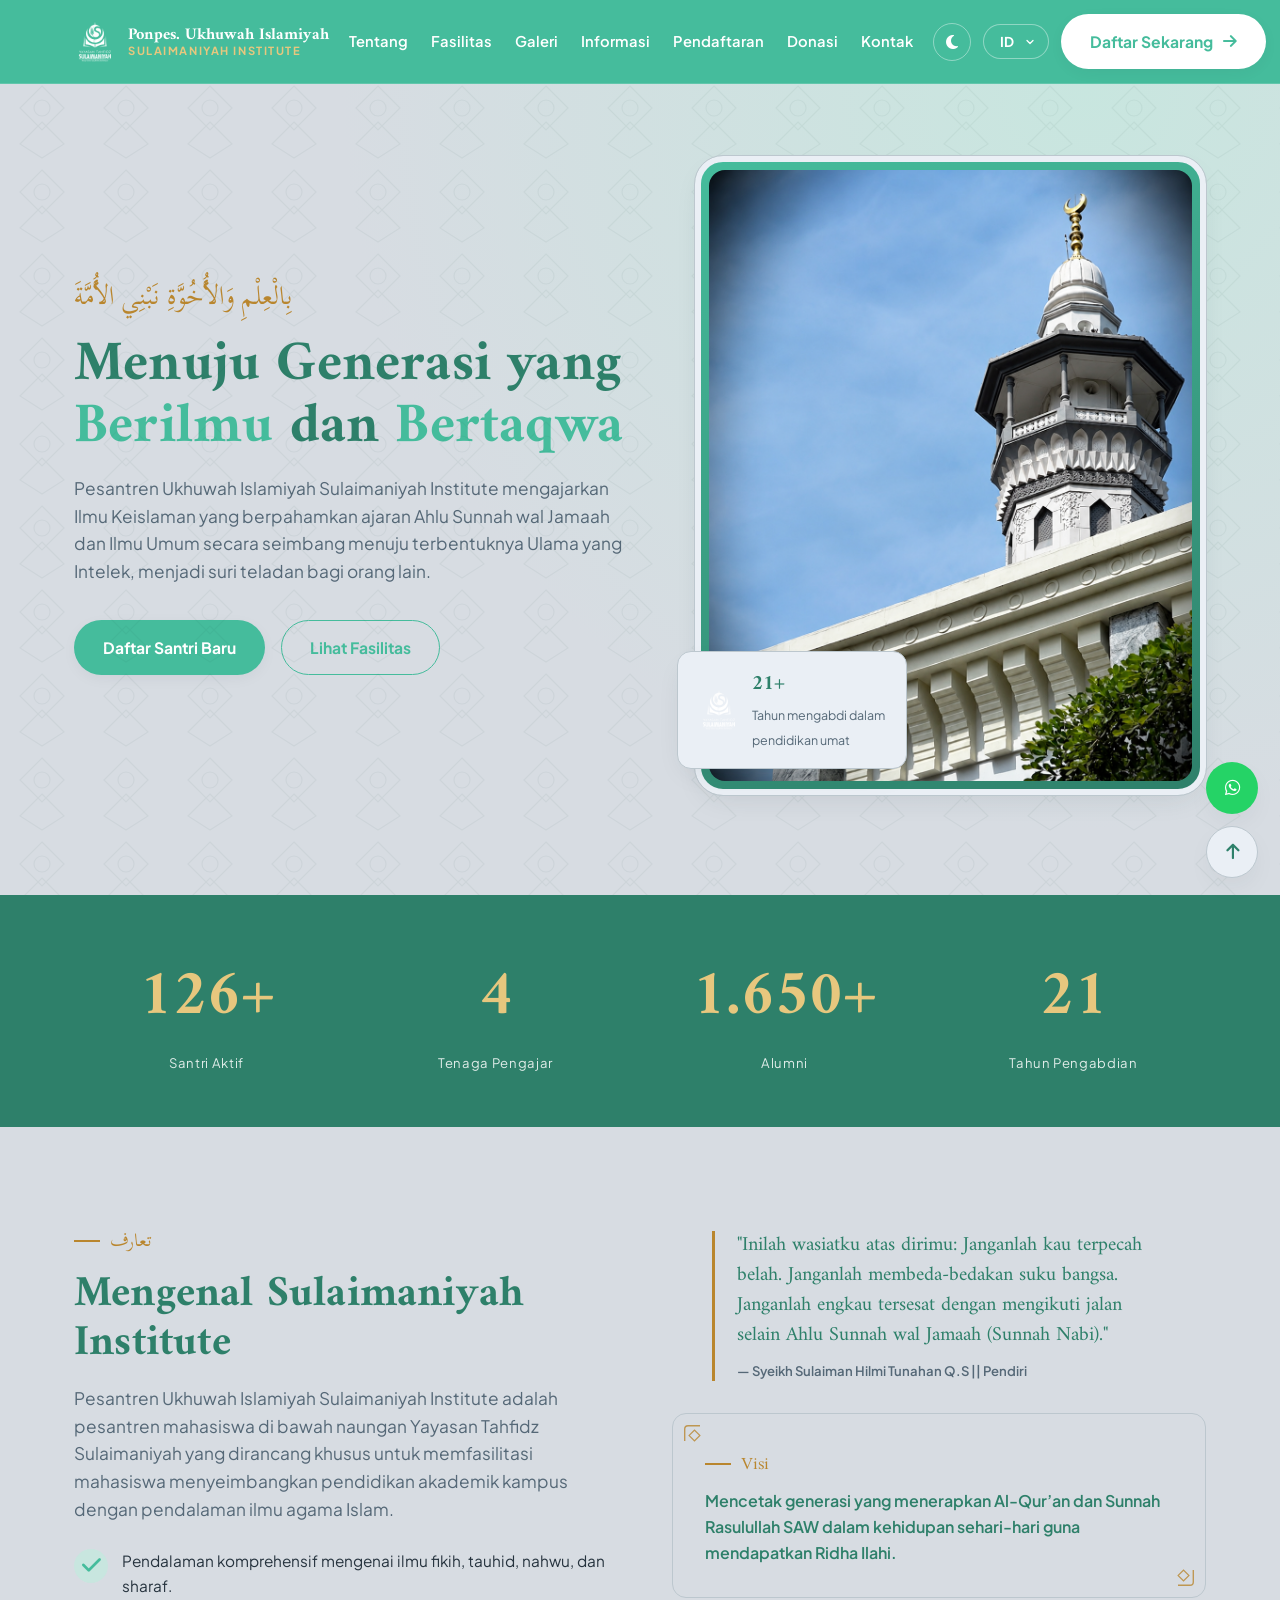
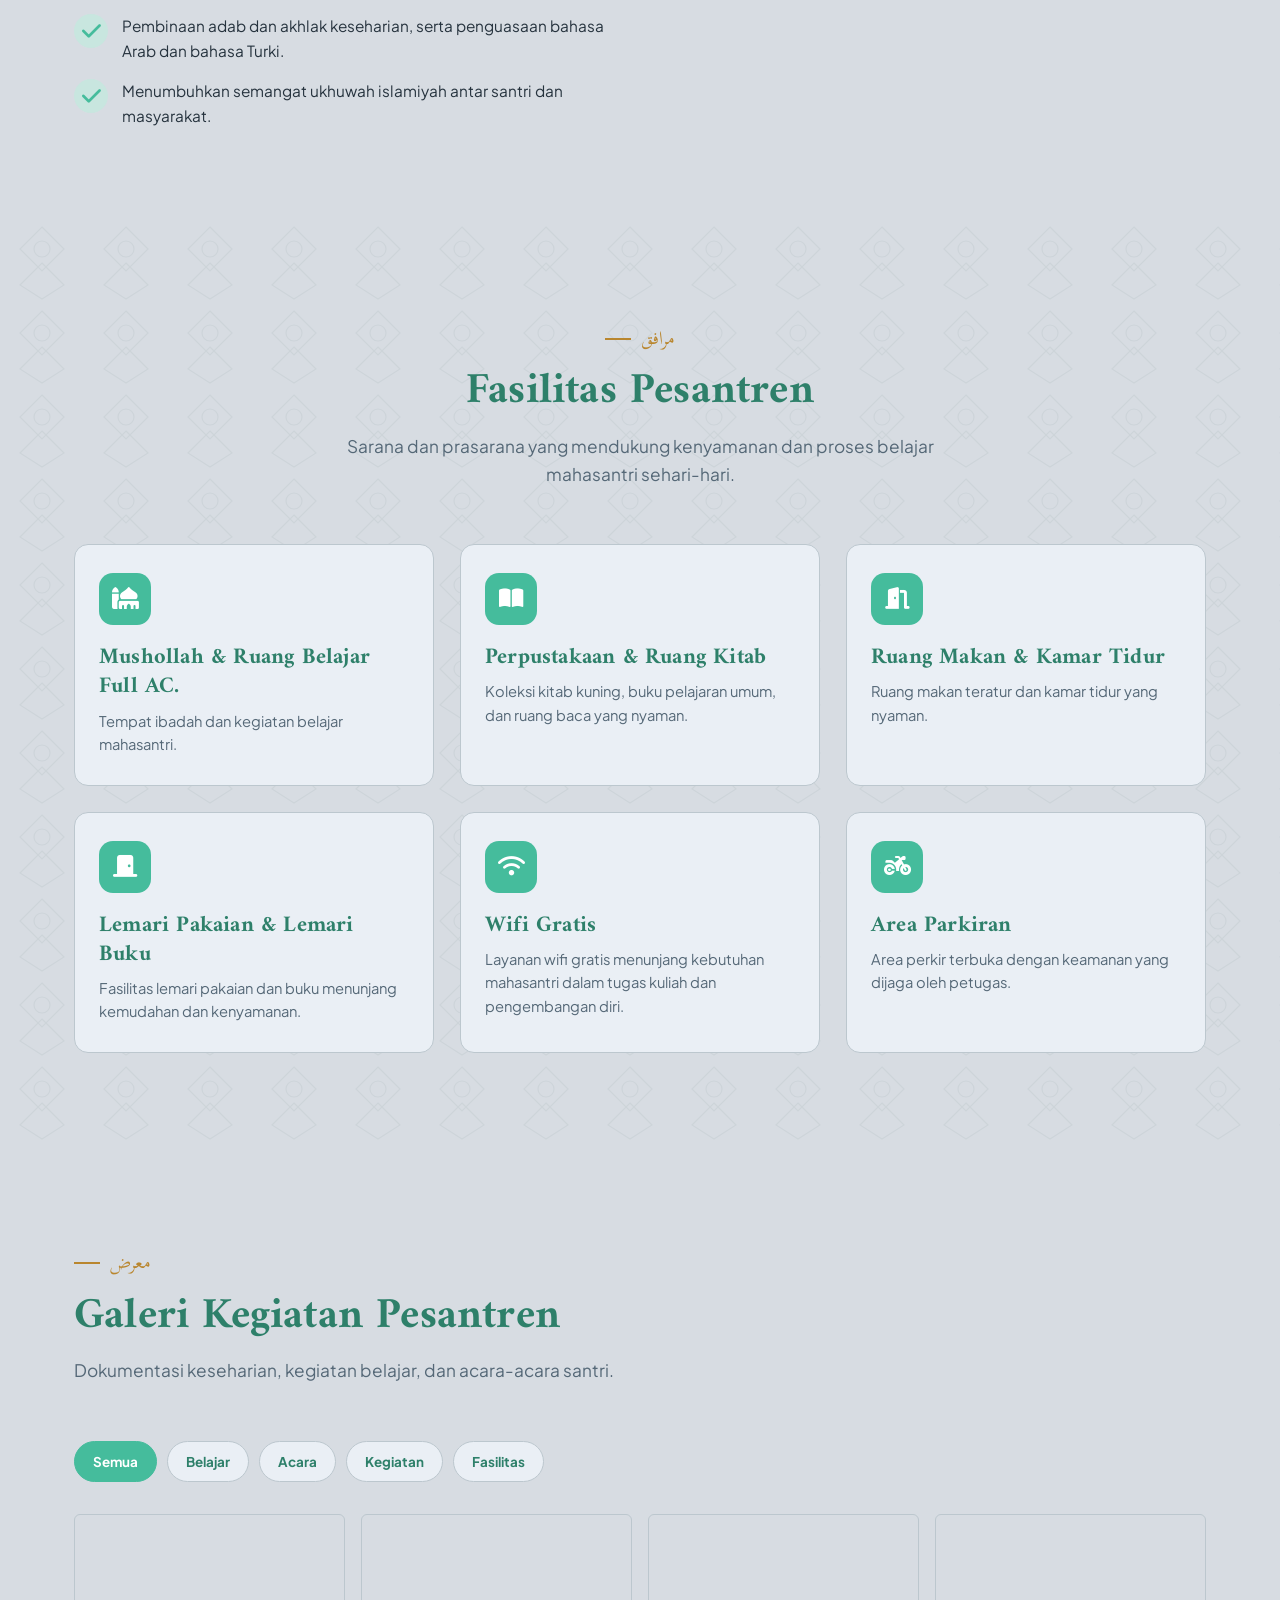
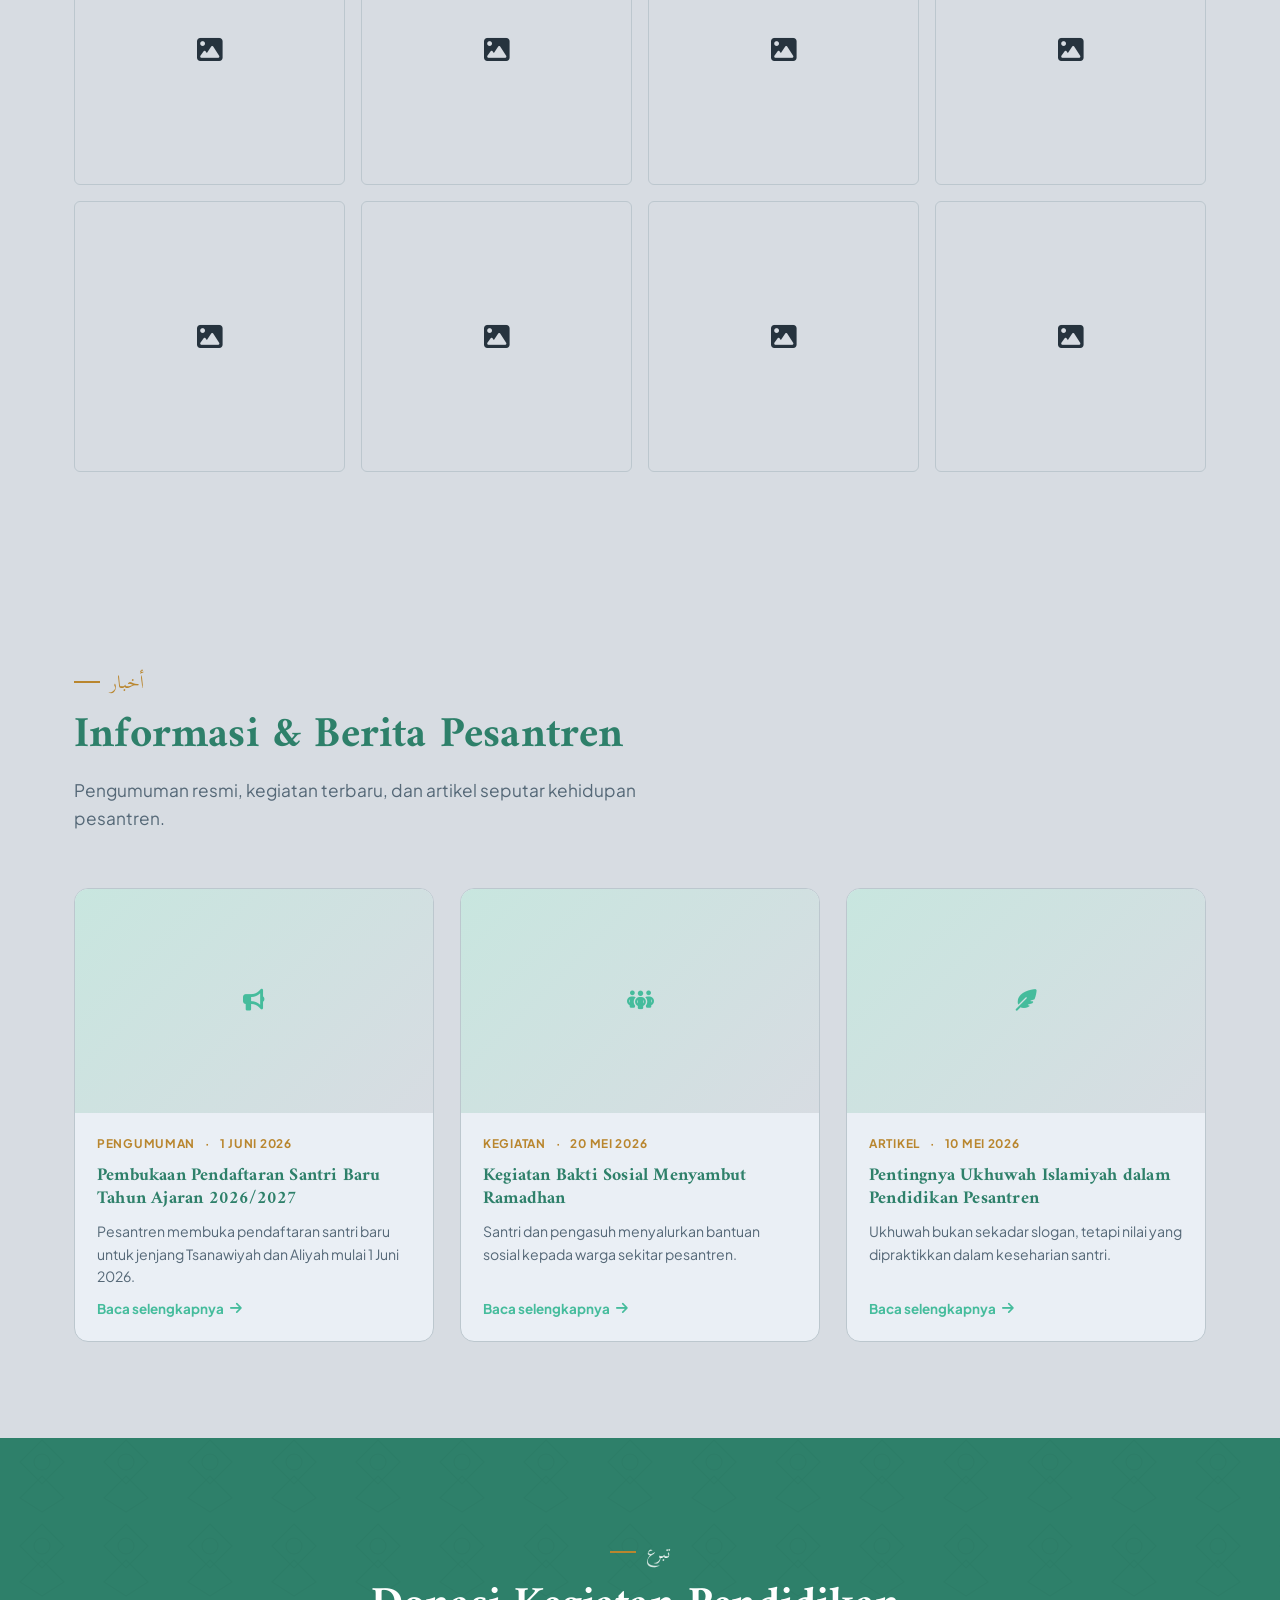
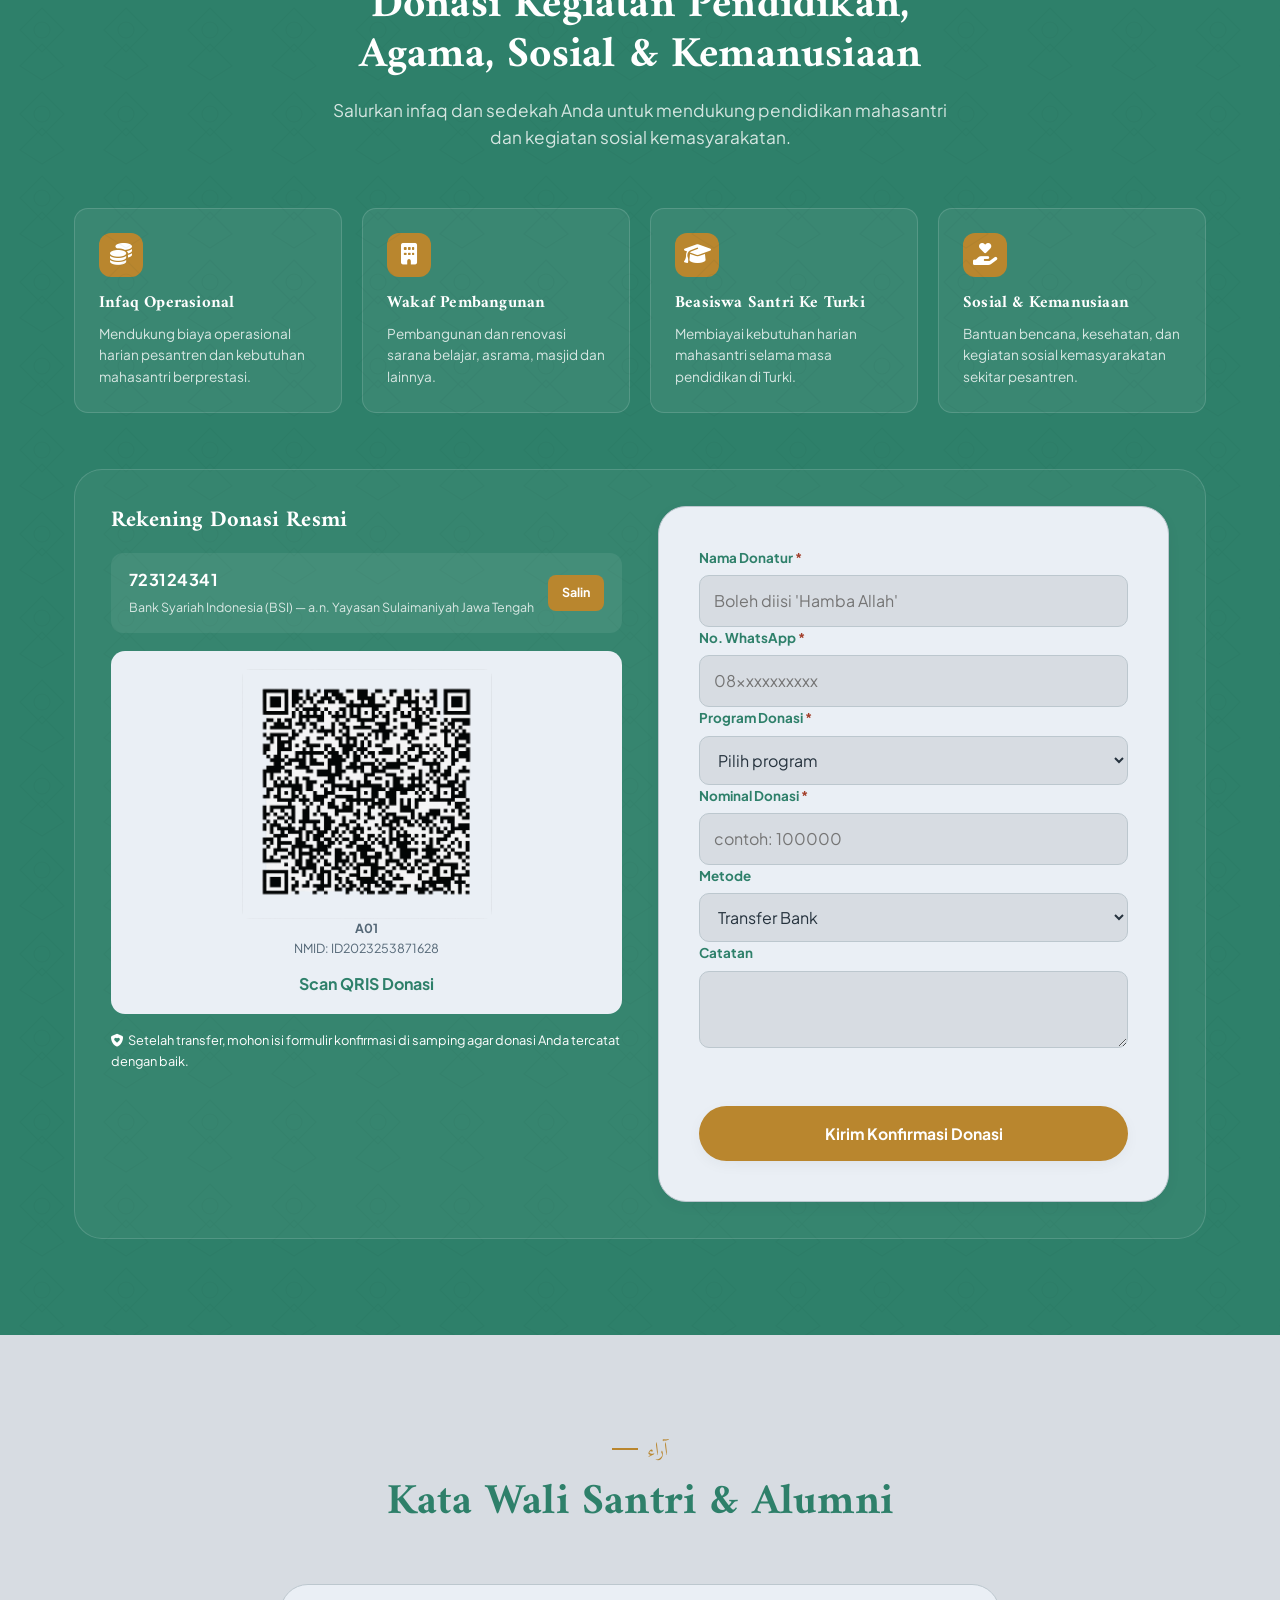
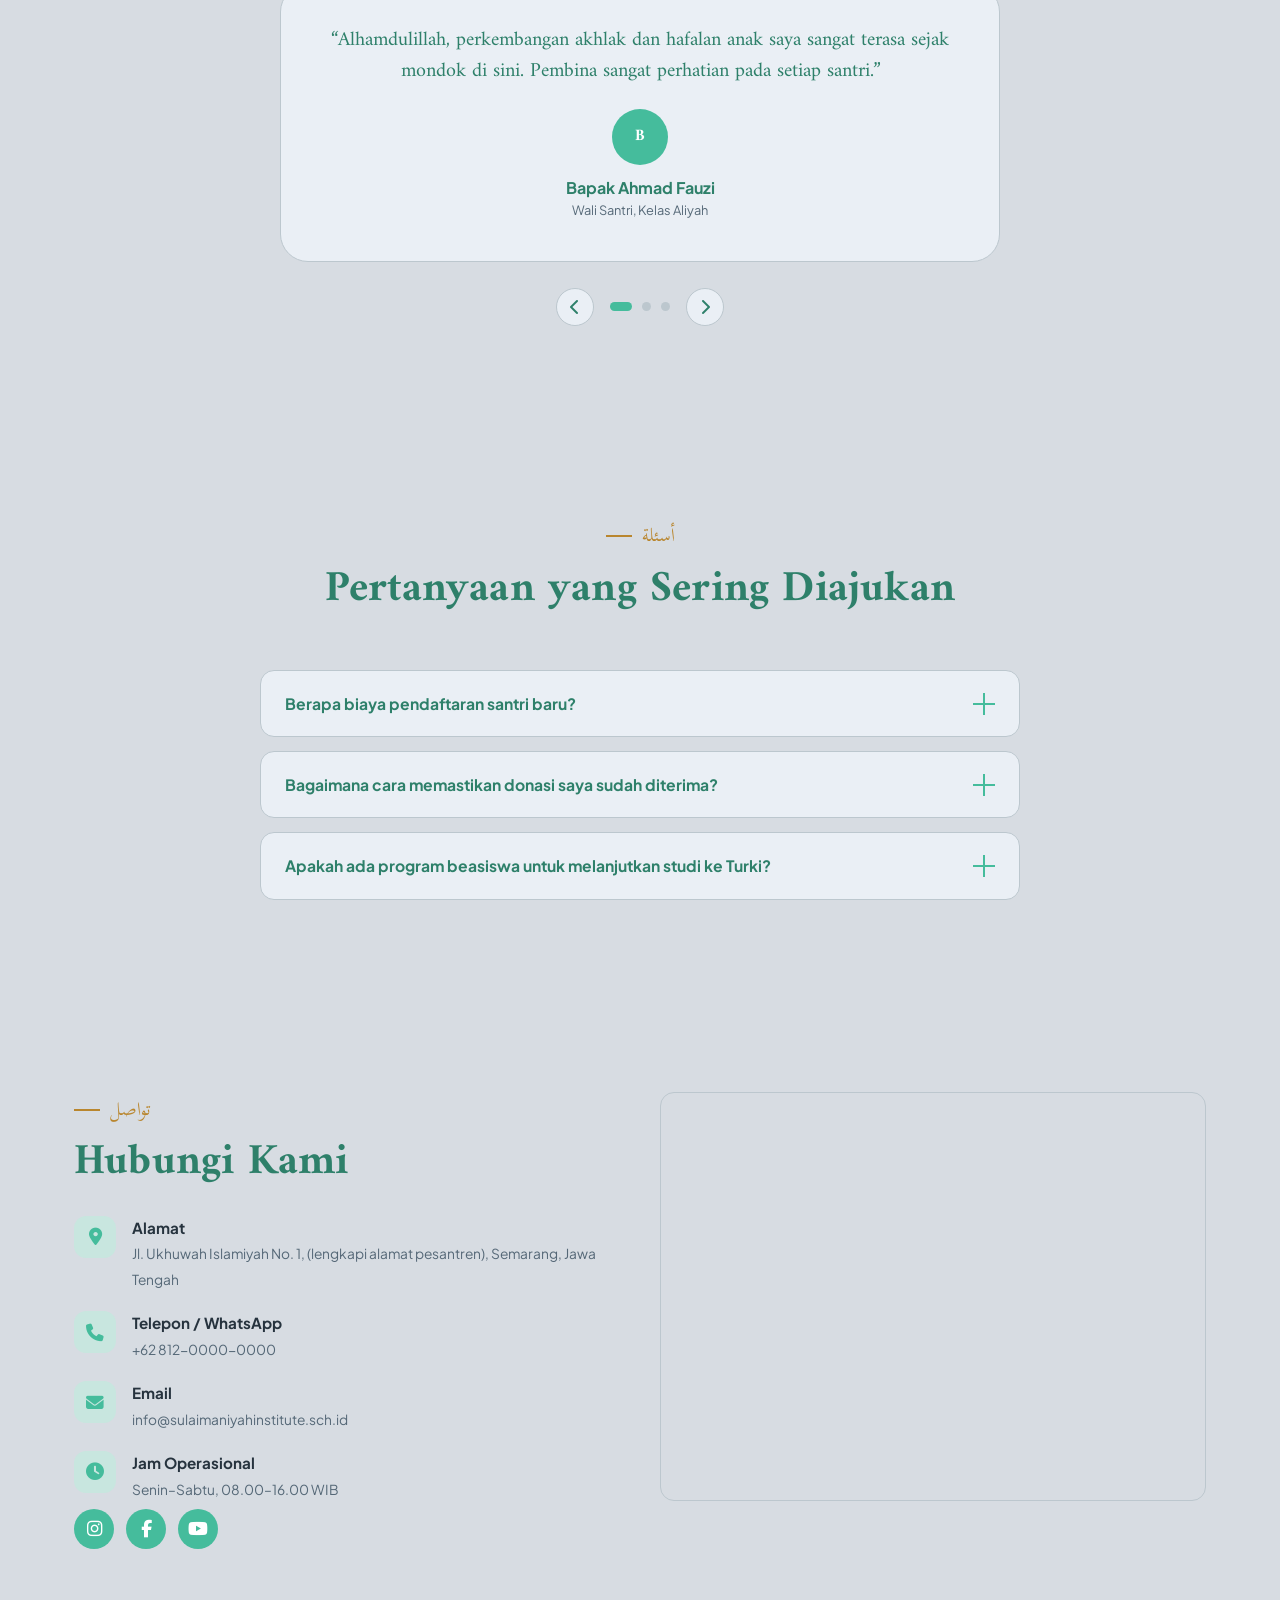
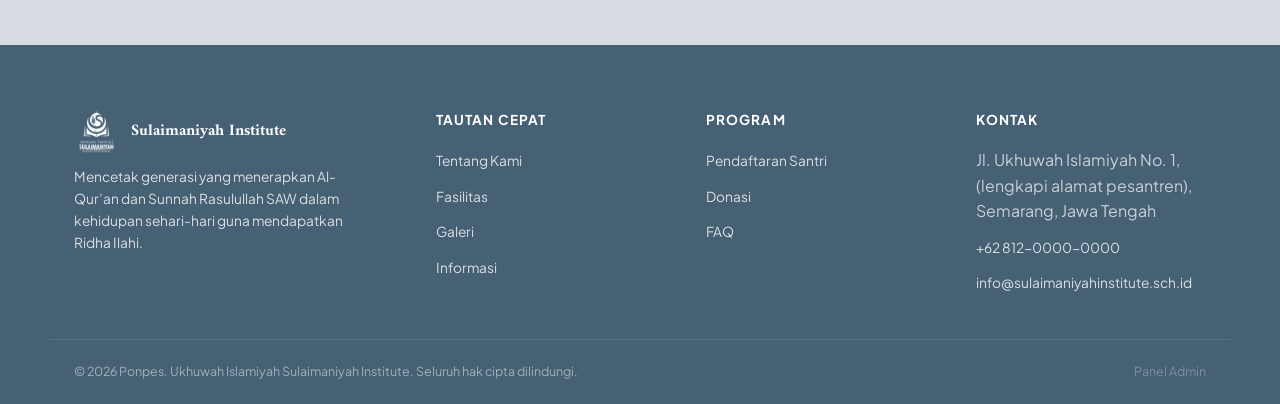
==== commit 7b01f96f: "Updated" ====
--- a/index.html
+++ b/index.html
@@ -58,7 +58,7 @@
 <header class="site-header">
   <div class="container nav">
     <a href="#beranda" class="brand">
-      <img class="brand-mark" src="assets/image/sulaimaniyah.png" alt="Logo Sulaimaniyah Institute" />
+      <img class="brand-mark" src="assets/image/putih.png" alt="Logo Sulaimaniyah Institute" />
       <span class="brand-text">
         <strong>Ponpes. Ukhuwah Islamiyah</strong>
         <span>Sulaimaniyah Institute</span>
@@ -76,7 +76,6 @@
     </nav>
 
     <div class="nav-cta">
-      <!-- TOMBOL DARK/LIGHT MODE -->
       <button id="themeToggle" class="btn-theme-toggle" aria-label="Ganti Tema">
         <i class="fa-solid fa-moon"></i>
       </button>
@@ -113,7 +112,7 @@
           <img viewBox="0 0 580 700" style="border-radius: 16px; width: 100%; height: 100%; object-fit: cover;" src="assets/image/masjid.png" alt="Logo Sulaimaniyah Institute" />
         </div>
         <div class="hero-badge">
-          <img class="brand-mark" src="assets/image/sulaimaniyah.png" alt="Logo Sulaimaniyah Institute" />
+          <img class="brand-mark" src="assets/image/putih.png" alt="Logo Sulaimaniyah Institute" />
           <div>
             <strong id="heroYears">21+</strong>
             <span data-i18n="heroBadgeTahun">Tahun mengabdi dalam pendidikan umat</span>
